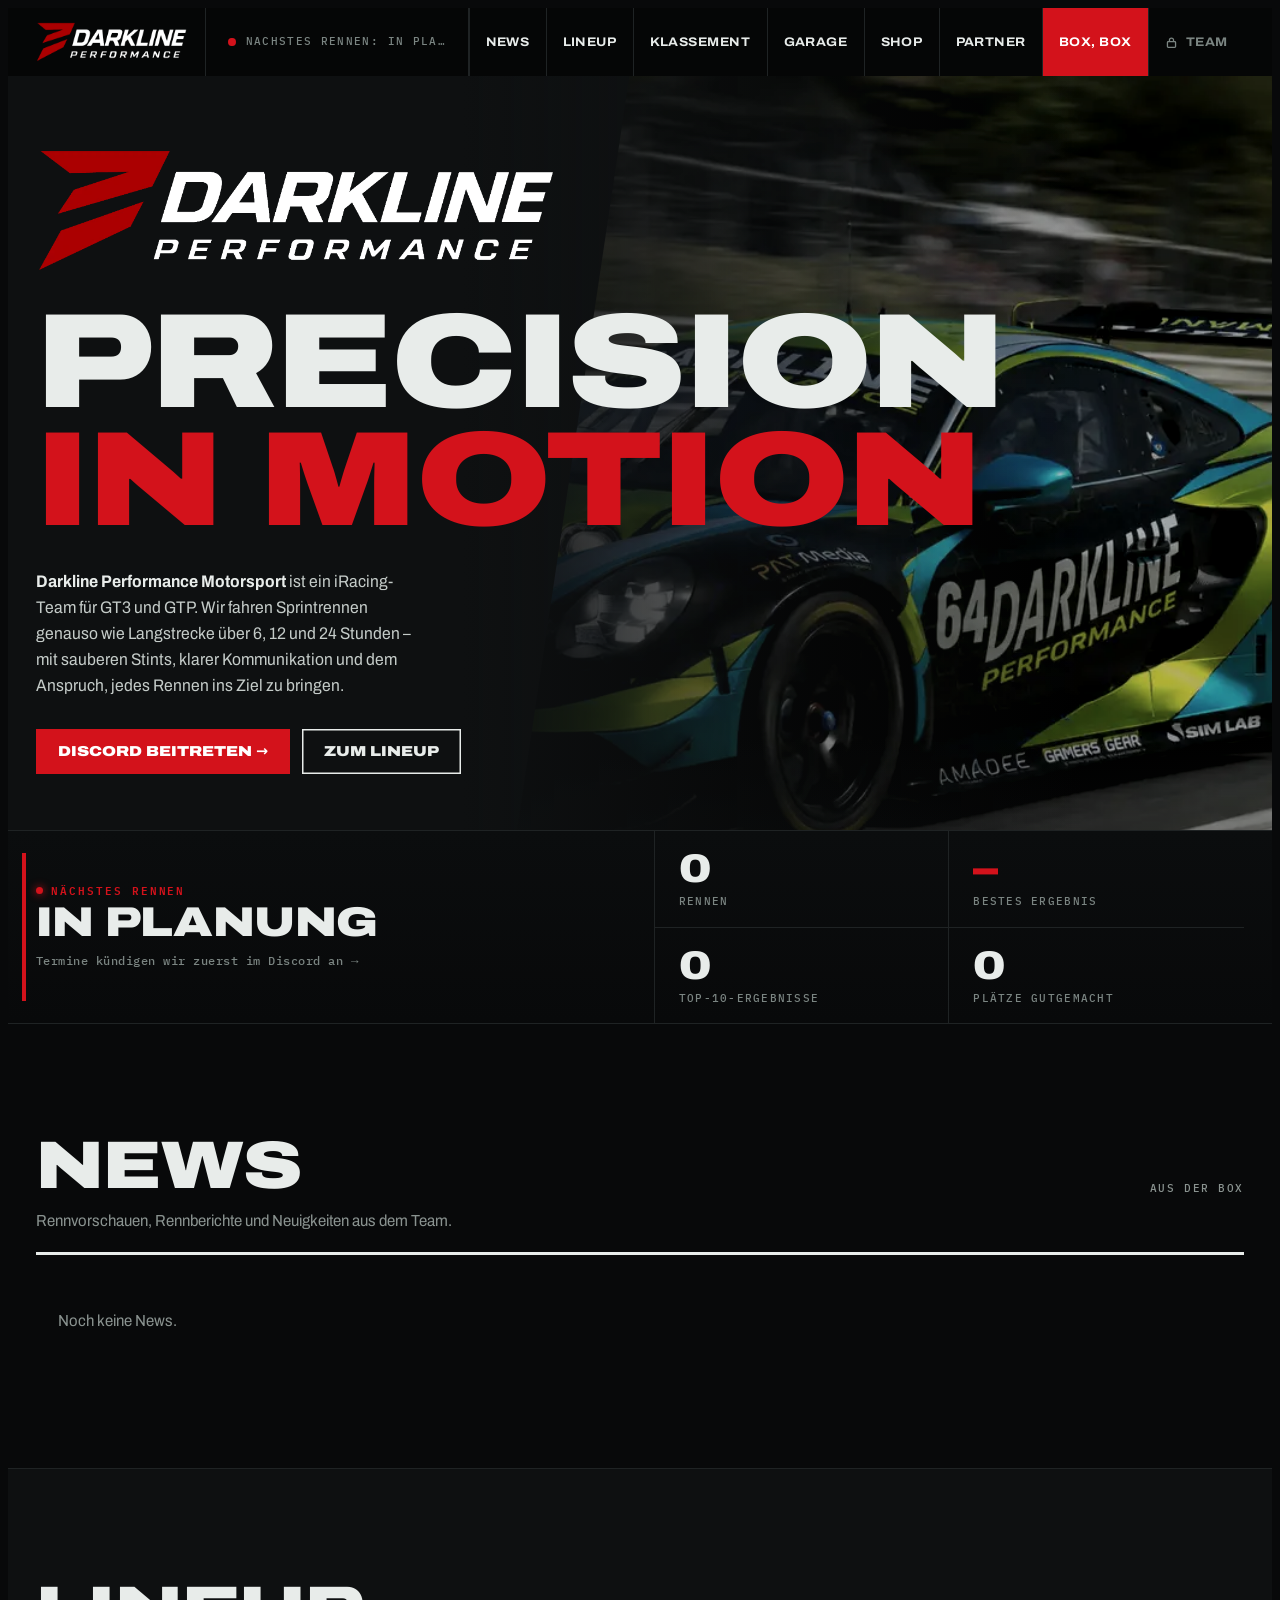
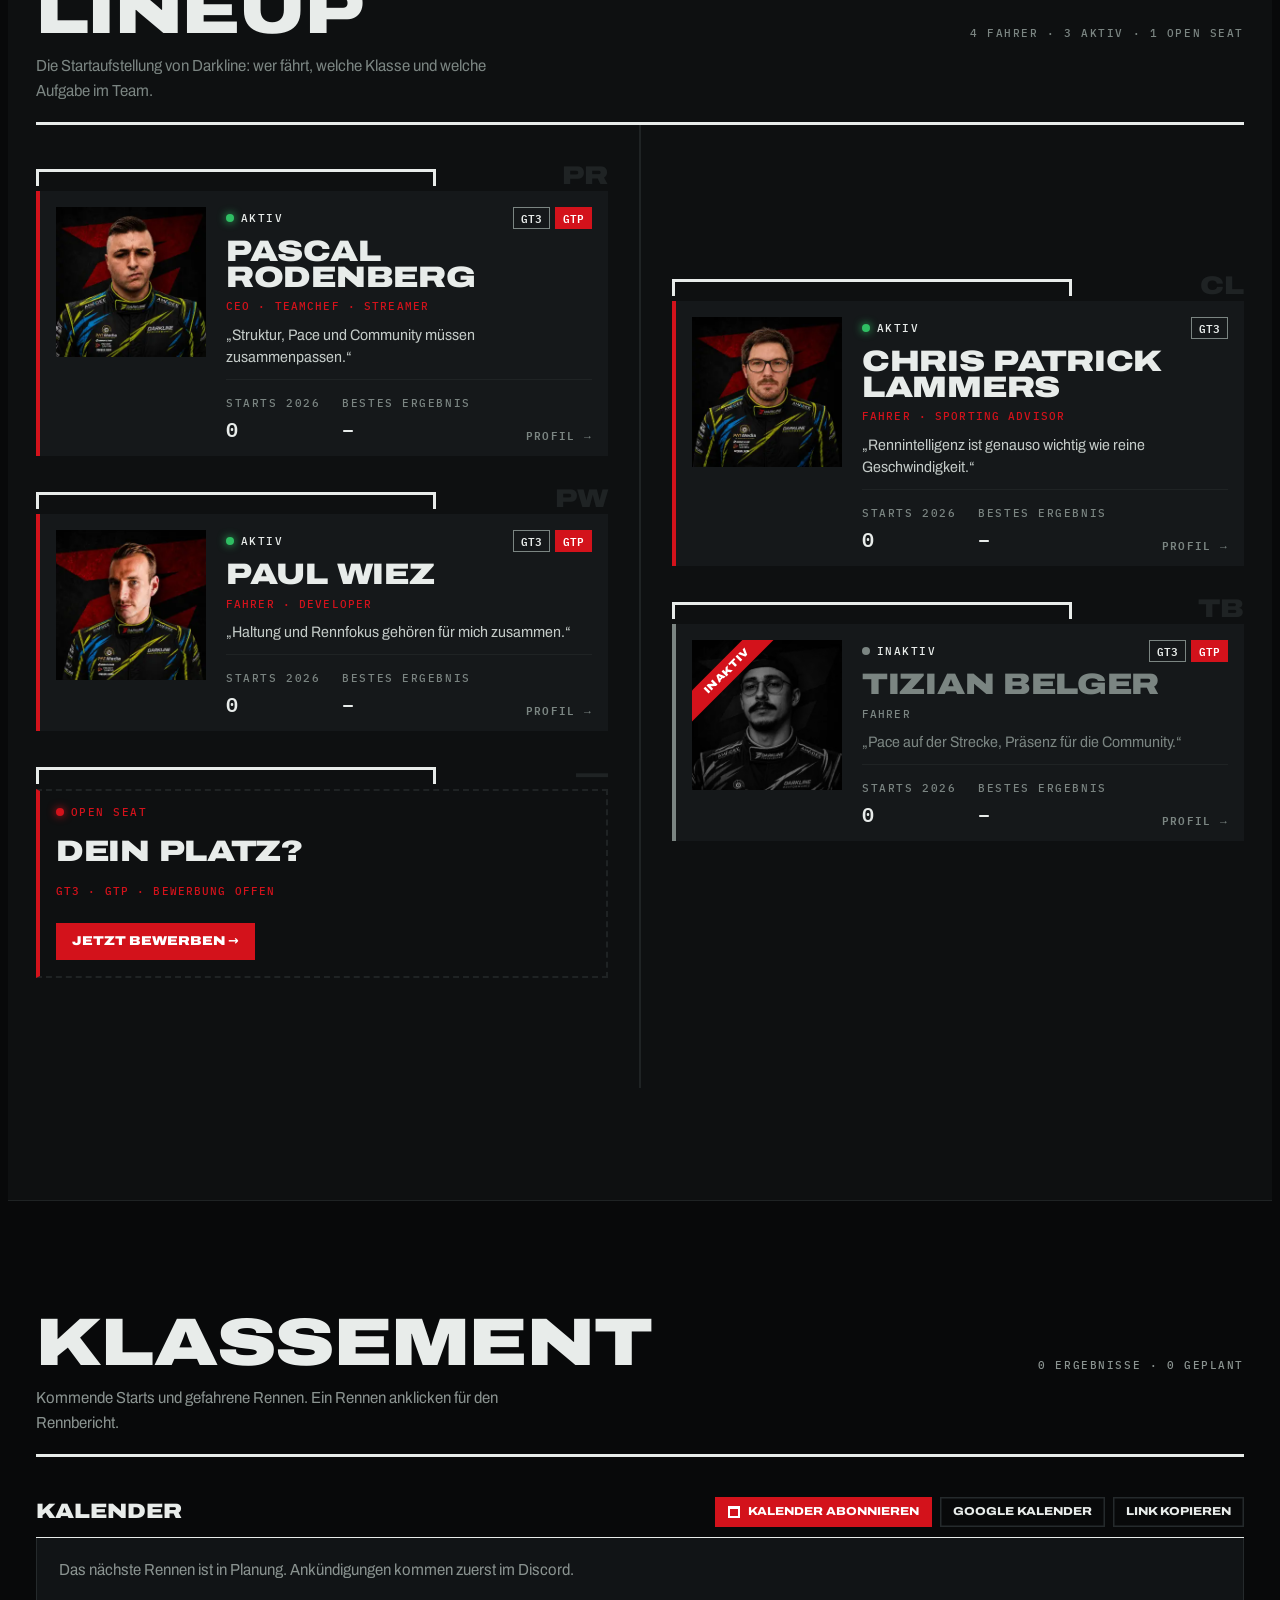
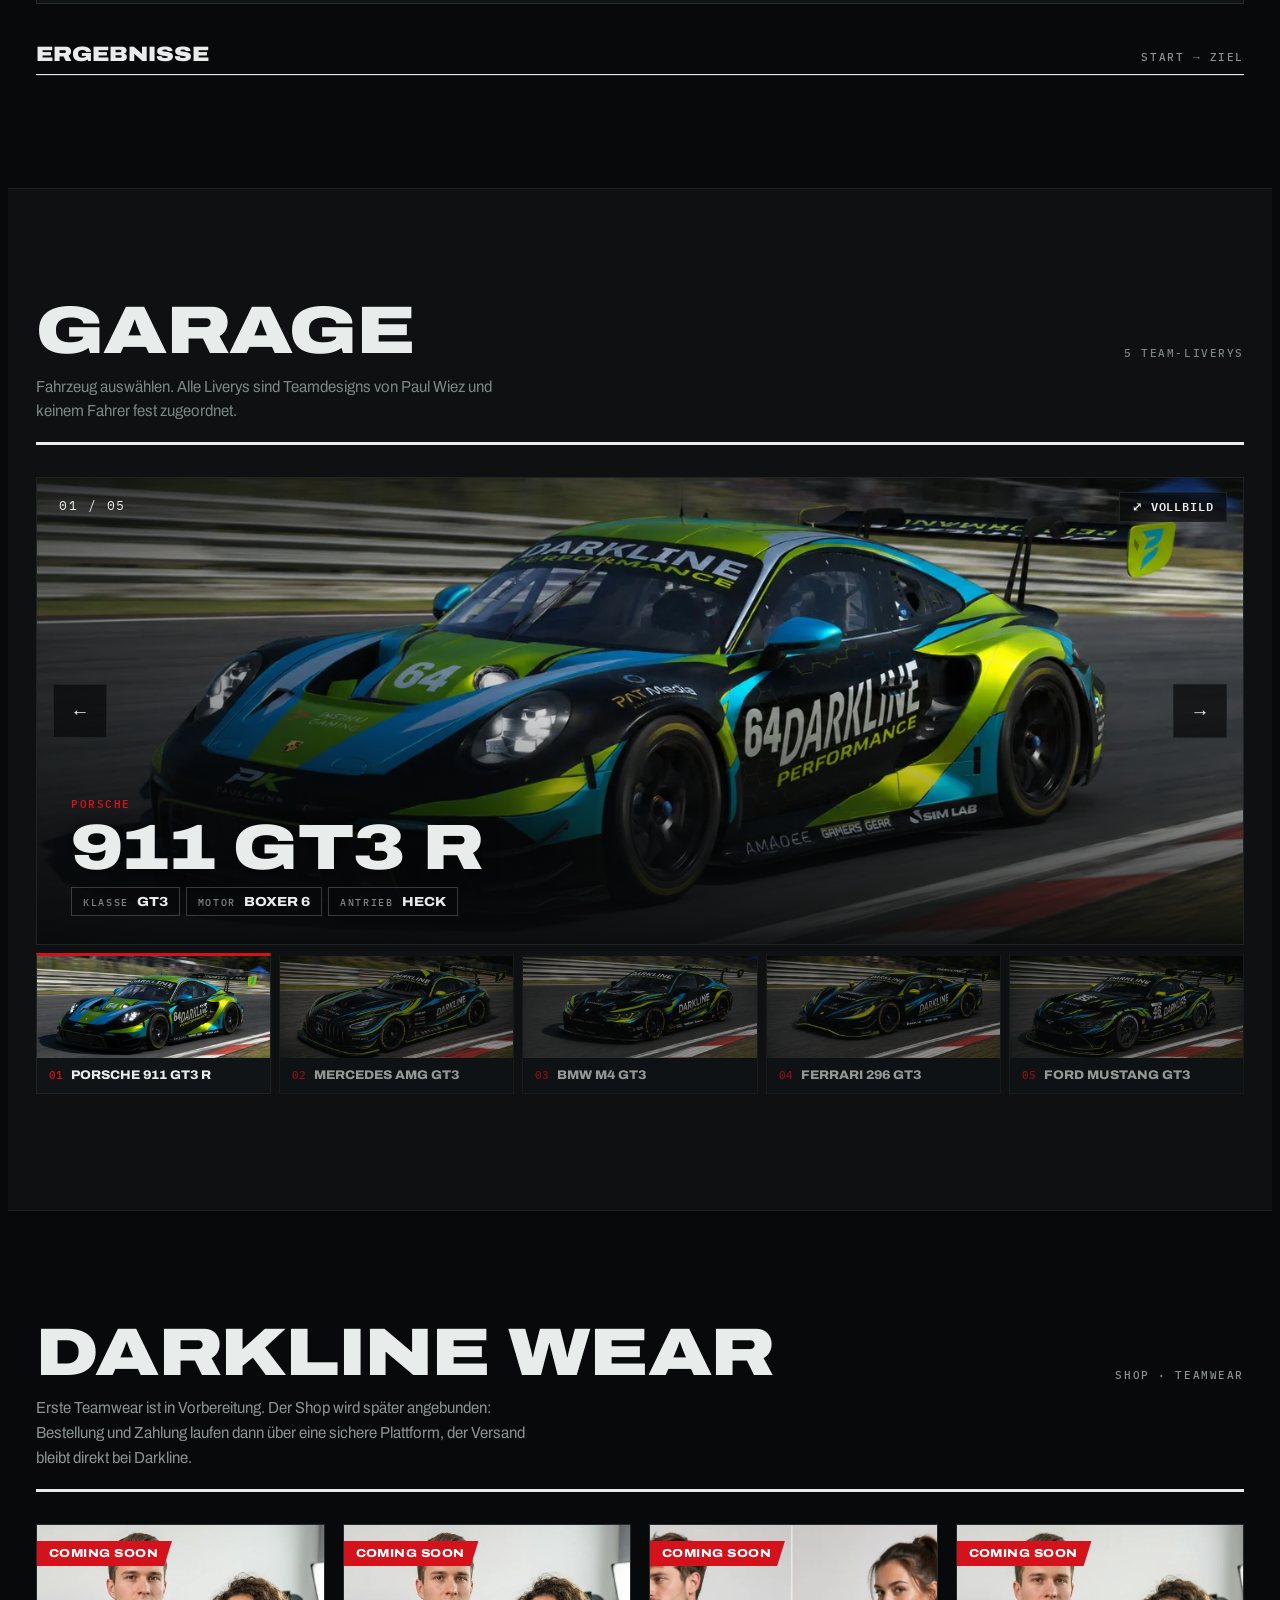
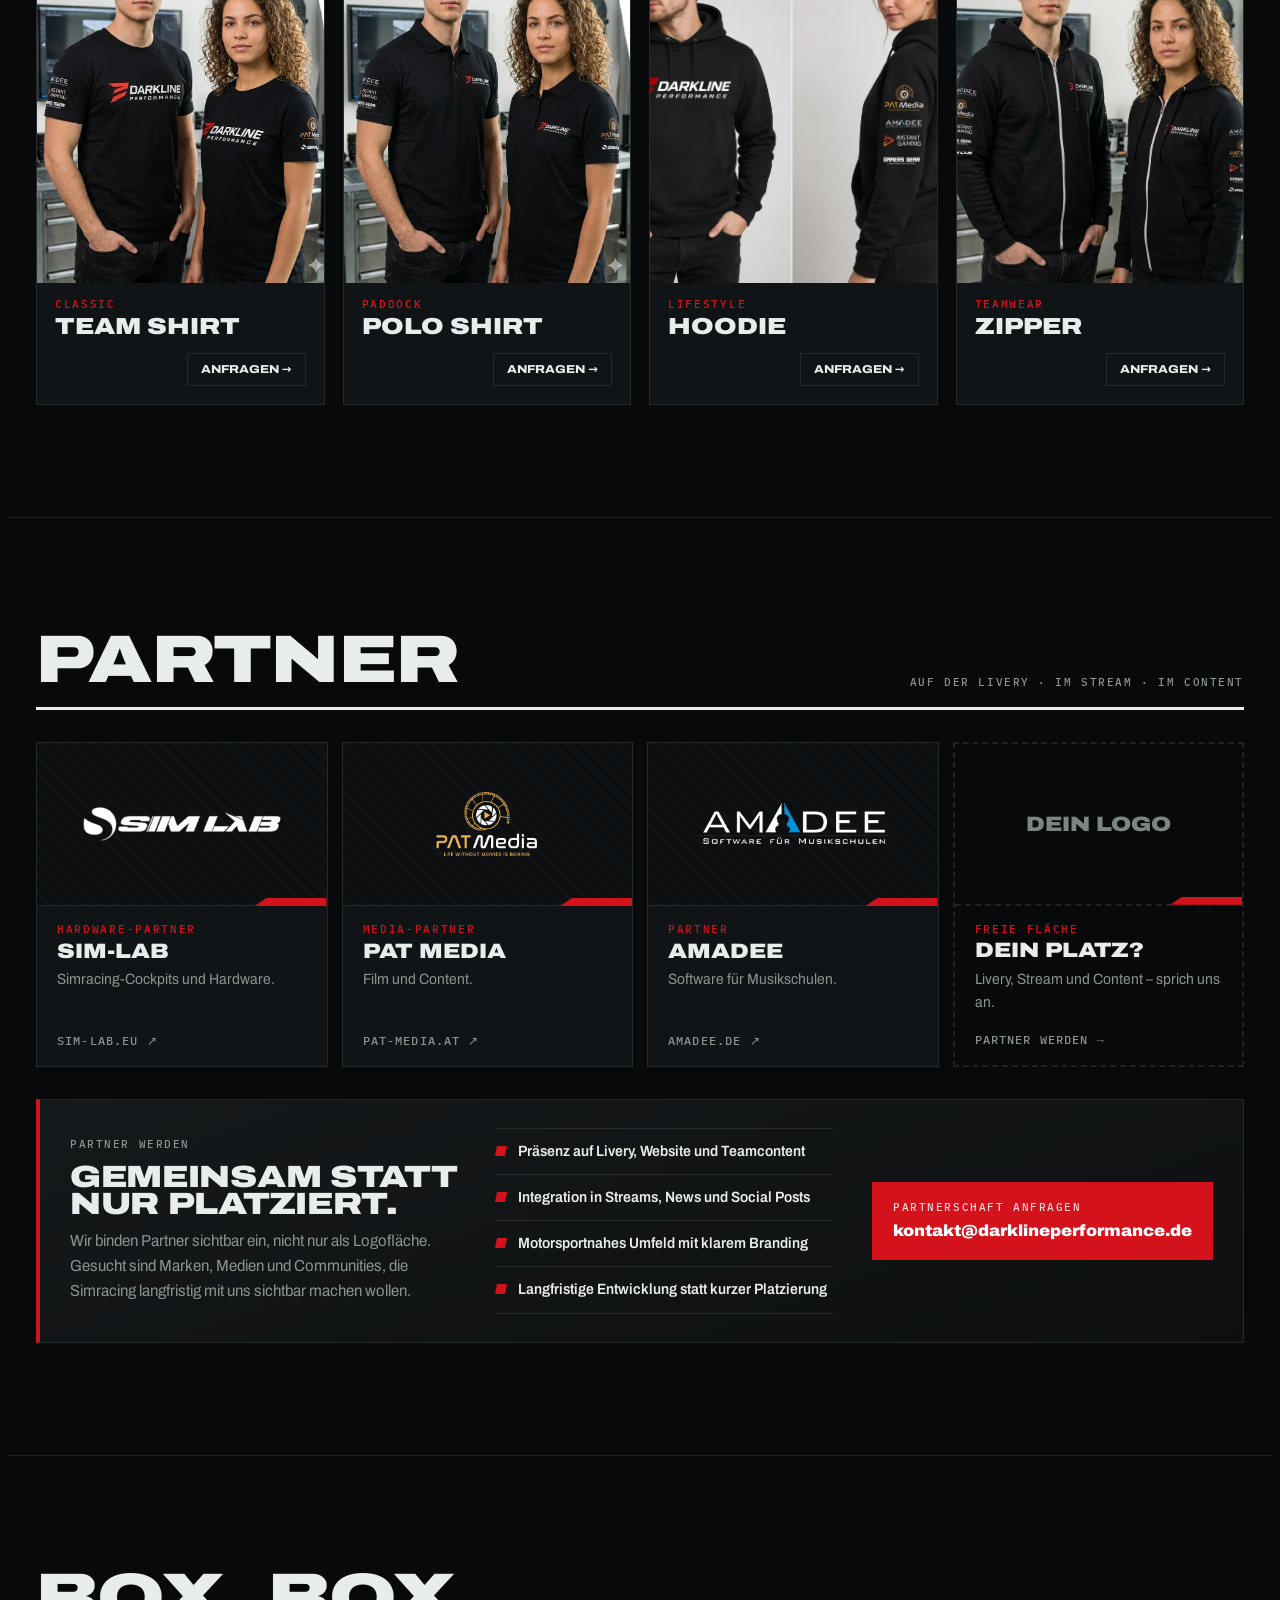
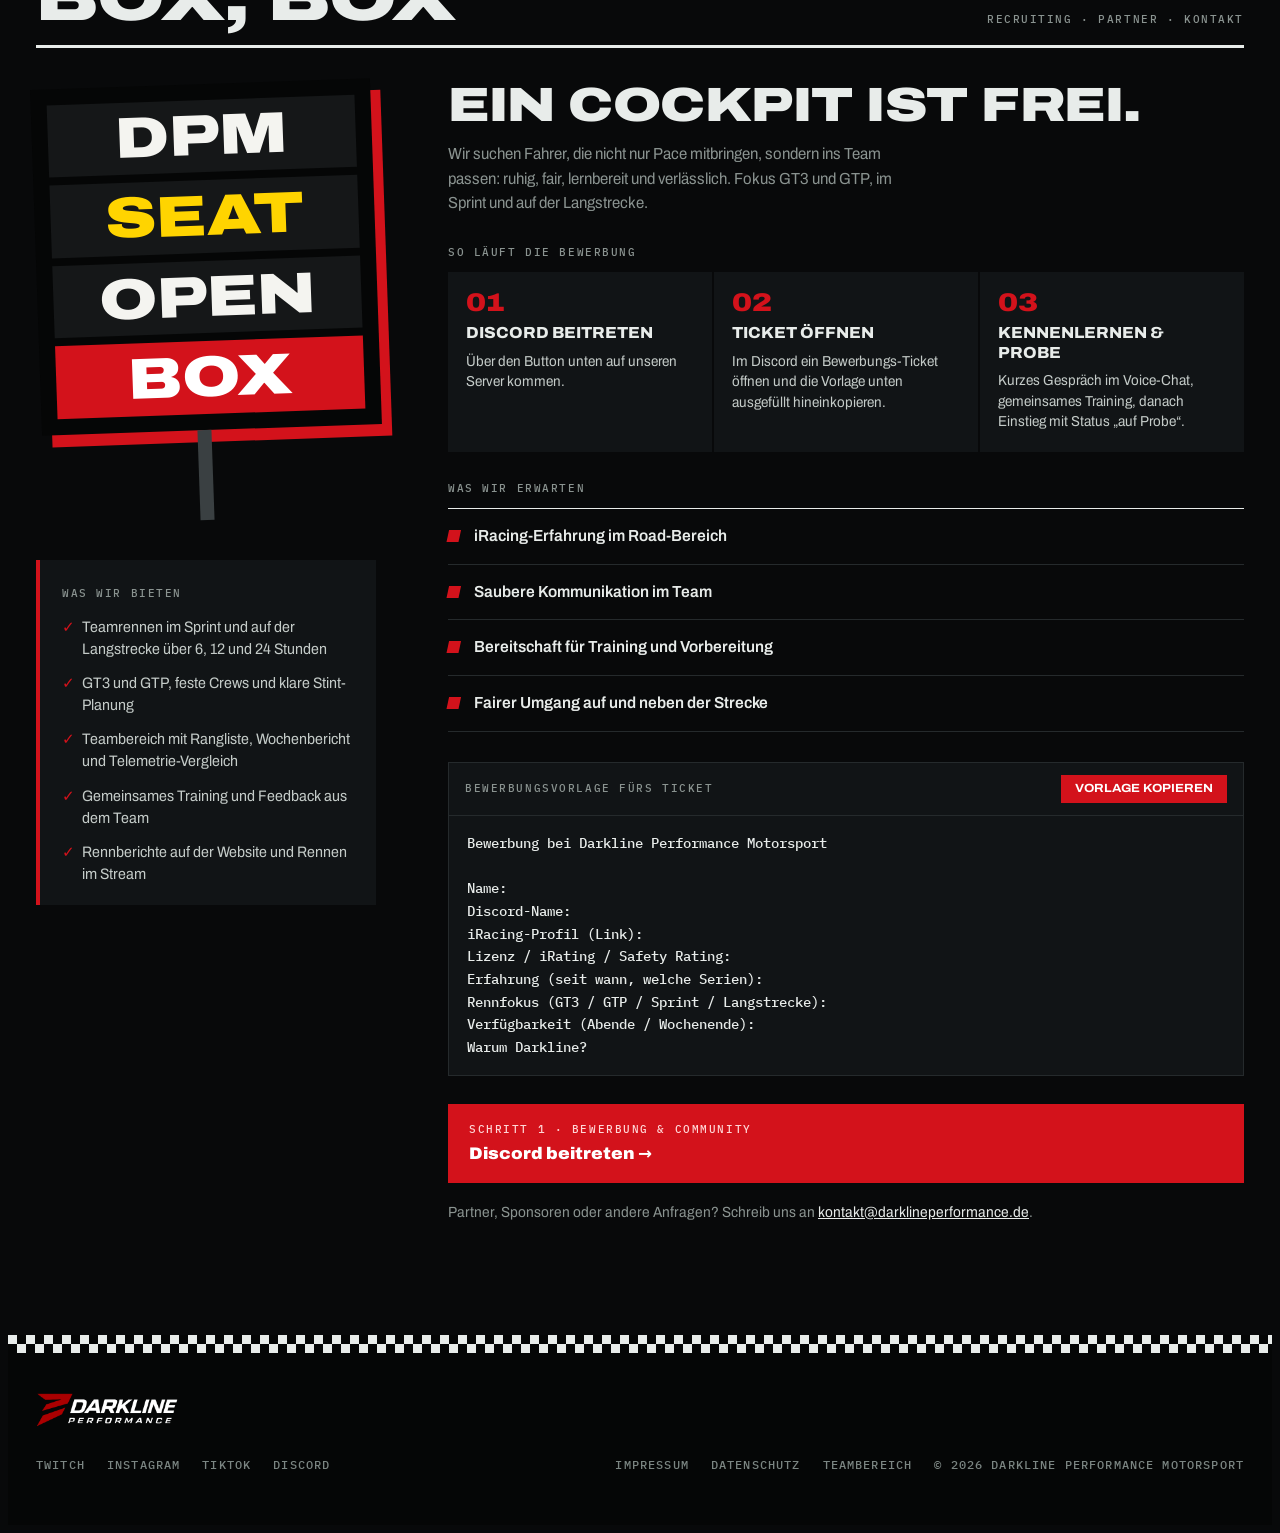
==== index.html @ 8d3dc1e1 "Navigation: Link zum Teambereich" ====
<!doctype html>
<html lang="de">
<head>
<meta charset="utf-8">
<base href="/">
<meta name="viewport" content="width=device-width,initial-scale=1,viewport-fit=cover">
<title>Darkline Performance Motorsport</title>
<meta name="description" content="Darkline Performance Motorsport – iRacing-Team für GT3 und GTP, im Sprint und auf der Langstrecke.">
<link rel="canonical" href="https://darklineperformance.de/">
<meta name="google-site-verification" content="qPCq8L6-vd8uGWYFcbpsl4rQNfG7LmBlpTcDUpm_-AA">
<meta name="claude:viewport-fit-sides" content="cover">
<meta property="og:site_name" content="Darkline Performance Motorsport">
<meta property="og:type" content="website">
<meta property="og:url" content="https://darklineperformance.de/">
<meta property="og:title" content="Darkline Performance Motorsport">
<meta property="og:description" content="iRacing-Team für GT3 und GTP – Sprint und Langstrecke. Lineup, Ergebnisse, Rennberichte und News.">
<meta property="og:image" content="https://darklineperformance.de/img/og/default.jpg">
<meta name="twitter:card" content="summary_large_image">
<meta name="theme-color" content="#08090a">
<link rel="icon" href="/favicon.ico" sizes="any">
<link rel="icon" type="image/png" sizes="32x32" href="/favicon-32.png">
<link rel="apple-touch-icon" href="/apple-touch-icon.png">
<link rel="stylesheet" href="assets/fonts.css">
<link rel="stylesheet" href="assets/site.css">
<link rel="preload" as="image" href="img/hero.webp" fetchpriority="high">
<script type="application/ld+json">
{
  "@context": "https://schema.org",
  "@type": "SportsTeam",
  "name": "Darkline Performance Motorsport",
  "alternateName": "DPM",
  "sport": "Sim Racing",
  "url": "https://darklineperformance.de/",
  "logo": "https://darklineperformance.de/img/brand/icon-512.png",
  "email": "kontakt@darklineperformance.de",
  "sameAs": [
    "https://www.twitch.tv/darklineperformance",
    "https://www.instagram.com/darkline.performancemotorsport",
    "https://www.tiktok.com/@darklineperformance"
  ]
}
</script>
<script defer src="/_vercel/insights/script.js"></script>
</head>
<body>

<header class="bar">
  <div class="wrap">
    <a class="logo" href="#top" aria-label="Darkline Performance – nach oben"><img src="img/brand/logo.webp" alt="Darkline Performance" width="900" height="216"></a>
    <div class="sess"><i></i><span id="sess-text">Saison läuft</span></div>
    <button type="button" class="menu-btn" id="menu-btn" aria-expanded="false" aria-controls="mainnav" aria-label="Menü öffnen"><span></span><span></span><span></span></button>
    <nav aria-label="Hauptnavigation" id="mainnav">
      <a href="#news">News</a>
      <a href="#lineup">Lineup</a>
      <a href="#klassement">Klassement</a>
      <a href="#garage">Garage</a>
      <a href="#shop">Shop</a>
      <a href="#partner">Partner</a>
      <a class="box" href="#box">Box, Box</a>
      <a class="team" href="/team" title="Teambereich – Anmeldung mit Discord"><svg viewBox="0 0 16 16" aria-hidden="true"><rect x="3" y="7" width="10" height="7" rx="1"/><path d="M5.5 7V5a2.5 2.5 0 0 1 5 0v2"/></svg>Team</a>
    </nav>
  </div>
</header>

<main id="top">
  <section class="grid-hero" id="hero" aria-label="Einleitung">
    <div class="photo"><img src="img/hero.webp" alt="Darkline Porsche 911 GT3 R auf der Strecke" width="1400" height="788" fetchpriority="high"></div>
    <div class="wrap">
      <img class="hero-logo" src="img/brand/logo.webp" alt="Darkline Performance" width="900" height="216">
      <h1 class="wide">Precision<br><em>in Motion</em></h1>
      <p class="lead"><b>Darkline Performance Motorsport</b> ist ein iRacing-Team für GT3 und GTP. Wir fahren Sprintrennen genauso wie Langstrecke über 6, 12 und 24 Stunden – mit sauberen Stints, klarer Kommunikation und dem Anspruch, jedes Rennen ins Ziel zu bringen.</p>
      <div class="hero-cta">
        <a class="hbtn" data-link="discord" href="https://discord.gg/QP2rKy6n8U">Discord beitreten →</a>
        <a class="hbtn ghost" href="#lineup">Zum Lineup</a>
      </div>
    </div>
    <div class="pitwall">
      <div class="wrap">
        <a class="nextrace" id="nextrace" href="#klassement">
          <span class="nr-k"><i></i>Nächstes Rennen</span>
          <span class="nr-t wide" id="nr-title">In Planung</span>
          <span class="nr-m" id="nr-meta">Termine kündigen wir zuerst im Discord an.</span>
          <span class="nr-cd" id="nr-cd" hidden></span>
        </a>
        <div class="season" id="season" aria-label="Saisonbilanz"></div>
      </div>
    </div>
  </section>

  <section class="sheet" id="news">
    <div class="wrap">
      <div class="doc-head">
        <h2 class="wide">News</h2>
        <div class="doc-meta lbl">Aus der Box</div>
        <p>Rennvorschauen, Rennberichte und Neuigkeiten aus dem Team.</p>
      </div>
      <div class="news-car" id="news-car" aria-roledescription="Karussell" aria-label="News">
        <div class="news-grid" id="news-grid" tabindex="0"></div>
      </div>
      <div class="car-ctrl" id="news-ctrl" hidden>
        <button type="button" class="cbt" id="news-prev" aria-label="Vorherige News">←</button>
        <div class="dots" id="news-dots" role="tablist" aria-label="News-Position"></div>
        <button type="button" class="cbt" id="news-next" aria-label="Nächste News">→</button>
      </div>
    </div>
  </section>

  <section class="sheet grid-sec" id="lineup">
    <div class="wrap">
      <div class="doc-head">
        <h2 class="wide">Lineup</h2>
        <div class="doc-meta lbl" id="entries-meta"></div>
        <p>Die Startaufstellung von Darkline: wer fährt, welche Klasse und welche Aufgabe im Team.</p>
      </div>
      <div class="startgrid" id="entries"></div>
    </div>
  </section>

  <section class="sheet" id="klassement">
    <div class="wrap">
      <div class="doc-head">
        <h2 class="wide">Klassement</h2>
        <div class="doc-meta lbl" id="results-meta"></div>
        <p>Kommende Starts und gefahrene Rennen. Ein Rennen anklicken für den Rennbericht.</p>
      </div>
      <div class="sub"><h3>Kalender</h3>
        <div class="cal-sub">
          <a class="calbtn" href="webcal://darklineperformance.de/kalender.ics">Kalender abonnieren</a>
          <a class="calbtn ghost" href="https://calendar.google.com/calendar/r?cid=webcal://darklineperformance.de/kalender.ics">Google Kalender</a>
          <button type="button" class="calbtn ghost" id="cal-copy">Link kopieren</button>
        </div></div>
      <div class="cal" id="calendar"></div>
      <div class="sub"><h3>Ergebnisse</h3><span class="lbl">Start → Ziel</span></div>
      <ol class="class-list" id="results"></ol>
      <div class="more" id="results-more" hidden><button type="button" id="results-more-btn"></button></div>
    </div>
  </section>

  <section class="sheet garage" id="garage">
    <div class="wrap">
      <div class="doc-head">
        <h2 class="wide">Garage</h2>
        <div class="doc-meta lbl" id="cars-meta"></div>
        <p>Fahrzeug auswählen. Alle Liverys sind Teamdesigns von Paul Wiez und keinem Fahrer fest zugeordnet.</p>
      </div>
      <div class="showroom" id="showroom">
        <div class="stage2">
          <div class="spot" aria-hidden="true"></div>
          <img id="carimg" alt="" width="1440" height="960" decoding="async">
          <span class="cnt mono" id="carcount">01 / 05</span>
          <button type="button" class="car-zoom" id="car-zoom" aria-label="Livery im Vollbild ansehen">⤢ Vollbild</button>
          <button type="button" class="nav-arrow prev" id="car-prev" aria-label="Vorheriges Fahrzeug">←</button>
          <button type="button" class="nav-arrow next" id="car-next" aria-label="Nächstes Fahrzeug">→</button>
          <div class="carinfo">
            <span class="lbl" id="carmake"></span>
            <h3 class="wide" id="carname"></h3>
            <dl class="carspecs" id="carspecs"></dl>
            <p class="carraces" id="carraces" hidden></p>
          </div>
        </div>
        <div class="filmstrip" id="carlist" role="tablist" aria-label="Fahrzeug wählen"></div>
      </div>
      <dialog class="car-lightbox" id="car-lightbox" aria-label="Livery im Vollbild">
        <img id="car-lightbox-img" alt="">
        <button type="button" class="car-lightbox-close" id="car-lightbox-close" aria-label="Vollbild schließen">✕</button>
      </dialog>
    </div>
  </section>

  <section class="sheet shop" id="shop">
    <div class="wrap">
      <div class="doc-head">
        <h2 class="wide">Darkline Wear</h2>
        <div class="doc-meta lbl">Shop · Teamwear</div>
        <p id="shop-intro"></p>
      </div>
      <div class="shop-grid" id="shop-grid"></div>
    </div>
  </section>

  <section class="sheet partner" id="partner">
    <div class="wrap">
      <div class="doc-head">
        <h2 class="wide">Partner</h2>
        <div class="doc-meta lbl">Auf der Livery · im Stream · im Content</div>
      </div>
      <div class="partner-layout">
        <div class="partner-list" id="partner-list"></div>
        <aside class="become" id="partner-werden">
          <div class="become-head">
            <span class="lbl">Partner werden</span>
            <h3 class="wide">Gemeinsam statt nur platziert.</h3>
            <p>Wir binden Partner sichtbar ein, nicht nur als Logofläche. Gesucht sind Marken, Medien und Communities, die Simracing langfristig mit uns sichtbar machen wollen.</p>
          </div>
          <ul>
            <li>Präsenz auf Livery, Website und Teamcontent</li>
            <li>Integration in Streams, News und Social Posts</li>
            <li>Motorsportnahes Umfeld mit klarem Branding</li>
            <li>Langfristige Entwicklung statt kurzer Platzierung</li>
          </ul>
          <a class="cbtn red" data-link="email" href="mailto:kontakt@darklineperformance.de"><span class="lbl">Partnerschaft anfragen</span><b data-text="email">kontakt@darklineperformance.de</b></a>
        </aside>
      </div>
    </div>
  </section>

  <section class="sheet" id="box">
    <div class="wrap">
      <div class="doc-head">
        <h2 class="wide" style="white-space:nowrap">Box, Box</h2>
        <div class="doc-meta lbl">Recruiting · Partner · Kontakt</div>
      </div>
      <div class="pit">
        <div>
          <div aria-hidden="true">
            <div class="board">
              <div>DPM</div>
              <div class="y">Seat</div>
              <div>Open</div>
              <div class="r">Box</div>
            </div>
            <div class="pole"></div>
          </div>
          <div class="box-offer">
            <span class="lbl">Was wir bieten</span>
            <ul>
              <li>Teamrennen im Sprint und auf der Langstrecke über 6, 12 und 24 Stunden</li>
              <li>GT3 und GTP, feste Crews und klare Stint-Planung</li>
              <li>Teambereich mit Rangliste, Wochenbericht und Telemetrie-Vergleich</li>
              <li>Gemeinsames Training und Feedback aus dem Team</li>
              <li>Rennberichte auf der Website und Rennen im Stream</li>
            </ul>
          </div>
        </div>
        <div>
          <h2 class="wide" id="box-title" style="font-size:clamp(1.8rem,4vw,3rem)">Ein Cockpit ist frei.</h2>
          <p class="intro">Wir suchen Fahrer, die nicht nur Pace mitbringen, sondern ins Team passen: ruhig, fair, lernbereit und verlässlich. Fokus GT3 und GTP, im Sprint und auf der Langstrecke.</p>

          <span class="lbl box-sub">So läuft die Bewerbung</span>
          <ol class="box-steps">
            <li><b>Discord beitreten</b><span>Über den Button unten auf unseren Server kommen.</span></li>
            <li><b>Ticket öffnen</b><span>Im Discord ein Bewerbungs-Ticket öffnen und die Vorlage unten ausgefüllt hineinkopieren.</span></li>
            <li><b>Kennenlernen &amp; Probe</b><span>Kurzes Gespräch im Voice-Chat, gemeinsames Training, danach Einstieg mit Status „auf Probe“.</span></li>
          </ol>

          <span class="lbl box-sub">Was wir erwarten</span>
          <ul class="checklist">
            <li>iRacing-Erfahrung im Road-Bereich</li>
            <li>Saubere Kommunikation im Team</li>
            <li>Bereitschaft für Training und Vorbereitung</li>
            <li>Fairer Umgang auf und neben der Strecke</li>
          </ul>

          <div class="box-template">
            <div class="box-template-head"><span class="lbl">Bewerbungsvorlage fürs Ticket</span><button type="button" class="box-copy" data-copy="box-template-text">Vorlage kopieren</button></div>
<pre id="box-template-text">Bewerbung bei Darkline Performance Motorsport

Name:
Discord-Name:
iRacing-Profil (Link):
Lizenz / iRating / Safety Rating:
Erfahrung (seit wann, welche Serien):
Rennfokus (GT3 / GTP / Sprint / Langstrecke):
Verfügbarkeit (Abende / Wochenende):
Warum Darkline?</pre>
          </div>

          <div class="contact">
            <a class="cbtn red" data-link="discord" href="https://discord.gg/QP2rKy6n8U"><span class="lbl">Schritt 1 · Bewerbung &amp; Community</span><b>Discord beitreten →</b></a>
          </div>
          <p class="box-partner">Partner, Sponsoren oder andere Anfragen? Schreib uns an <a data-link="email" href="mailto:kontakt@darklineperformance.de"><span data-text="email">kontakt@darklineperformance.de</span></a>.</p>
        </div>
      </div>
    </div>
  </section>
</main>

<footer>
  <div class="chequer" aria-hidden="true"></div>
  <div class="wrap">
    <div style="display:grid;gap:18px">
      <img src="img/brand/logo.webp" alt="Darkline Performance" width="900" height="216">
      <nav>
        <a data-link="twitch" href="https://www.twitch.tv/darklineperformance">Twitch</a>
        <a data-link="instagram" href="https://www.instagram.com/darkline.performancemotorsport">Instagram</a>
        <a data-link="tiktok" href="https://www.tiktok.com/@darklineperformance">TikTok</a>
        <a data-link="discord" href="https://discord.gg/QP2rKy6n8U">Discord</a>
      </nav>
    </div>
    <nav>
      <a data-link="impressum" href="/impressum">Impressum</a>
      <a data-link="datenschutz" href="/datenschutz">Datenschutz</a>
      <a href="/team">Teambereich</a>
      <span>© <span id="year">2026</span> Darkline Performance Motorsport</span>
    </nav>
  </div>
</footer>

<div class="detail" id="detail" role="dialog" aria-modal="true" aria-labelledby="d-title" hidden>
  <div class="dtop"><div class="wrap"><img src="img/brand/logo.webp" alt="Darkline Performance" width="900" height="216"><button type="button" class="close" id="d-close">Schließen ✕</button></div></div>
  <div id="d-content"></div>
</div>

<script src="assets/vendor/marked.min.js"></script>
<script src="assets/vendor/purify.min.js"></script>
<script src="assets/site.js"></script>
</body>
</html>
---- assets/fonts.css ----
/* Schriften lokal gehostet (Archivo, IBM Plex Mono – SIL Open Font License) */
/* latin-ext */
@font-face {
  font-family: 'Archivo';
  font-style: normal;
  font-weight: 400 900;
  font-stretch: 62% 125%;
  font-display: swap;
  src: url(fonts/archivo-fa839703.woff2) format('woff2');
  unicode-range: U+0100-02BA, U+02BD-02C5, U+02C7-02CC, U+02CE-02D7, U+02DD-02FF, U+0304, U+0308, U+0329, U+1D00-1DBF, U+1E00-1E9F, U+1EF2-1EFF, U+2020, U+20A0-20AB, U+20AD-20C4, U+2113, U+2C60-2C7F, U+A720-A7FF;
}
/* latin */
@font-face {
  font-family: 'Archivo';
  font-style: normal;
  font-weight: 400 900;
  font-stretch: 62% 125%;
  font-display: swap;
  src: url(fonts/archivo-4c18bbf2.woff2) format('woff2');
  unicode-range: U+0000-00FF, U+0131, U+0152-0153, U+02BB-02BC, U+02C6, U+02DA, U+02DC, U+0304, U+0308, U+0329, U+2000-206F, U+20AC, U+2122, U+2191, U+2193, U+2212, U+2215, U+FEFF, U+FFFD;
}
/* latin-ext */
@font-face {
  font-family: 'IBM Plex Mono';
  font-style: normal;
  font-weight: 400;
  font-display: swap;
  src: url(fonts/plexmono-1969f6ff.woff2) format('woff2');
  unicode-range: U+0100-02BA, U+02BD-02C5, U+02C7-02CC, U+02CE-02D7, U+02DD-02FF, U+0304, U+0308, U+0329, U+1D00-1DBF, U+1E00-1E9F, U+1EF2-1EFF, U+2020, U+20A0-20AB, U+20AD-20C4, U+2113, U+2C60-2C7F, U+A720-A7FF;
}
/* latin */
@font-face {
  font-family: 'IBM Plex Mono';
  font-style: normal;
  font-weight: 400;
  font-display: swap;
  src: url(fonts/plexmono-e2661bcc.woff2) format('woff2');
  unicode-range: U+0000-00FF, U+0131, U+0152-0153, U+02BB-02BC, U+02C6, U+02DA, U+02DC, U+0304, U+0308, U+0329, U+2000-206F, U+20AC, U+2122, U+2191, U+2193, U+2212, U+2215, U+FEFF, U+FFFD;
}
/* latin-ext */
@font-face {
  font-family: 'IBM Plex Mono';
  font-style: normal;
  font-weight: 500;
  font-display: swap;
  src: url(fonts/plexmono-93cfae71.woff2) format('woff2');
  unicode-range: U+0100-02BA, U+02BD-02C5, U+02C7-02CC, U+02CE-02D7, U+02DD-02FF, U+0304, U+0308, U+0329, U+1D00-1DBF, U+1E00-1E9F, U+1EF2-1EFF, U+2020, U+20A0-20AB, U+20AD-20C4, U+2113, U+2C60-2C7F, U+A720-A7FF;
}
/* latin */
@font-face {
  font-family: 'IBM Plex Mono';
  font-style: normal;
  font-weight: 500;
  font-display: swap;
  src: url(fonts/plexmono-0bc96cd0.woff2) format('woff2');
  unicode-range: U+0000-00FF, U+0131, U+0152-0153, U+02BB-02BC, U+02C6, U+02DA, U+02DC, U+0304, U+0308, U+0329, U+2000-206F, U+20AC, U+2122, U+2191, U+2193, U+2212, U+2215, U+FEFF, U+FFFD;
}
/* latin-ext */
@font-face {
  font-family: 'IBM Plex Mono';
  font-style: normal;
  font-weight: 600;
  font-display: swap;
  src: url(fonts/plexmono-a7353317.woff2) format('woff2');
  unicode-range: U+0100-02BA, U+02BD-02C5, U+02C7-02CC, U+02CE-02D7, U+02DD-02FF, U+0304, U+0308, U+0329, U+1D00-1DBF, U+1E00-1E9F, U+1EF2-1EFF, U+2020, U+20A0-20AB, U+20AD-20C4, U+2113, U+2C60-2C7F, U+A720-A7FF;
}
/* latin */
@font-face {
  font-family: 'IBM Plex Mono';
  font-style: normal;
  font-weight: 600;
  font-display: swap;
  src: url(fonts/plexmono-1b581b15.woff2) format('woff2');
  unicode-range: U+0000-00FF, U+0131, U+0152-0153, U+02BB-02BC, U+02C6, U+02DA, U+02DC, U+0304, U+0308, U+0329, U+2000-206F, U+20AC, U+2122, U+2191, U+2193, U+2212, U+2215, U+FEFF, U+FFFD;
}
---- assets/site.css ----
[hidden]{display:none!important}
/* Layout: Die Seite ist ein Renn-Wochenende auf Papier – Zeitenausdruck aus der Rennleitung (hell), unterbrochen von Boxenmonitoren (dunkel): Telemetrie, Nennliste, Klassement, Fahrzeugwahl, Boxentafel */
:root{
  --sheet:#08090a;      /* Asphalt bei Nacht – Seitengrund */
  --paper:#111416;      /* Karten und Tabellen */
  --ink:#e8ecea;        /* Haupttext */
  --black:#050606;      /* Leisten, Boxentafel */
  --rule:#252a2c;       /* Linien */
  --muted:#8a9390;      /* Nebeninfo */
  --red:#d3121b;        /* Logo-Rot */
  --monitor:#0e1011;    /* Boxenmonitor */
  --scan:#1f2324;       /* Monitor-Raster */
  --phos:#e8ecea;       /* Monitor-Schrift */
  --phos-dim:#7b8582;
  --f-wide:"Archivo","Arial Black",system-ui,sans-serif;
  --f-mono:"IBM Plex Mono",ui-monospace,Menlo,monospace;
  color-scheme:dark;
}
*{box-sizing:border-box}
html{scroll-behavior:smooth}
body{background:var(--sheet);color:var(--ink);font:16px/1.55 var(--f-wide);font-variation-settings:"wdth" 92;-webkit-font-smoothing:antialiased;overflow-x:hidden}
body::before{content:"";position:fixed;inset:0 0 auto;height:env(safe-area-inset-top,0px);z-index:40;background:var(--black)}
a{color:inherit}
img{max-width:100%;display:block}
button{font:inherit;color:inherit}
:focus-visible{outline:2px solid var(--red);outline-offset:2px}
.wrap{max-width:1240px;margin:0 auto;padding-left:max(16px,env(safe-area-inset-left,0px));padding-right:max(16px,env(safe-area-inset-right,0px))}
.mono{font-family:var(--f-mono);font-variant-numeric:tabular-nums}
.wide{font-family:var(--f-wide);font-variation-settings:"wdth" 125;font-weight:900;text-transform:uppercase;letter-spacing:-.01em;line-height:.88}
.lbl{font:500 .7rem/1.2 var(--f-mono);letter-spacing:.14em;text-transform:uppercase;color:var(--muted)}
h2{margin:0;font-size:clamp(2.1rem,5.4vw,4.2rem);text-wrap:balance}
h3{margin:0}

/* SESSION BAR – oben wie eine Broadcast-Leiste */
.bar{position:sticky;top:env(safe-area-inset-top,0px);z-index:30;background:var(--black);color:var(--phos)}
.bar .wrap{display:flex;align-items:stretch;gap:0;min-height:68px}
.bar .logo{display:flex;align-items:center;padding-right:18px;margin-right:4px;border-right:1px solid var(--scan)}
.bar .logo img{height:40px;width:auto}
@media (max-width:640px){.bar .logo img{height:32px}}
.sess{display:flex;align-items:center;gap:10px;padding:0 18px;font:500 .7rem/1 var(--f-mono);letter-spacing:.12em;text-transform:uppercase;color:var(--phos-dim);border-right:1px solid var(--scan);white-space:nowrap}
.sess i{width:8px;height:8px;background:var(--red);border-radius:50%;animation:blink 1.4s steps(2) infinite}
@keyframes blink{50%{opacity:.2}}
.bar nav{display:flex;margin-left:auto;overflow-x:auto;scrollbar-width:none}
.bar nav a{display:flex;align-items:center;gap:8px;padding:0 16px;text-decoration:none;font:700 .78rem/1 var(--f-wide);font-variation-settings:"wdth" 110;text-transform:uppercase;letter-spacing:.04em;white-space:nowrap;border-left:1px solid var(--scan);transition:background .2s}
.bar nav a span{font:500 .62rem var(--f-mono);color:var(--phos-dim)}
.bar nav a:hover{background:var(--scan)}
.bar nav a.box{background:var(--red);color:#fff}
.bar nav a.box span{color:#ffd6d6}
/* Teambereich: dezent rechts neben "Box, Box", mit Schloss als Hinweis auf die Anmeldung */
.bar nav a.team{color:var(--phos-dim)}
.bar nav a.team:hover{color:var(--phos)}
.bar nav a.team svg{width:13px;height:13px;flex:none;fill:none;stroke:currentColor;stroke-width:1.6}
@media (max-width:980px){.sess{display:none}.bar nav a span{display:none}}
@media (max-width:640px){.bar nav a:not(.box){display:none}}

/* HERO */
.grid-hero{position:relative;background:var(--monitor);color:var(--phos);overflow:hidden;isolation:isolate}
.grid-hero .photo{position:absolute;inset:0 0 0 38%;z-index:-2;clip-path:polygon(18% 0,100% 0,100% 100%,0 100%)}
.grid-hero .photo img{width:100%;height:100%;object-fit:cover;object-position:60% 55%;filter:grayscale(.35) contrast(1.08) brightness(.8)}
.grid-hero::after{content:"";position:absolute;inset:0;z-index:-1;background:linear-gradient(90deg,var(--monitor) 36%,color-mix(in srgb,var(--monitor) 40%,transparent) 62%,transparent 85%),linear-gradient(0deg,var(--monitor),transparent 30%)}
.grid-hero .wrap{display:grid;gap:30px;padding-block:clamp(40px,6vw,72px) clamp(36px,5vw,56px)}
.hero-logo{width:min(520px,88%);height:auto}
.grid-hero h1{margin:0;font-size:clamp(3rem,10.5vw,9rem)}
.grid-hero h1 em{font-style:normal;color:var(--red)}
.grid-hero .lead{margin:0;max-width:44ch;color:#c4cbc8;font-size:1.05rem}
.grid-hero .lead b{color:var(--phos);font-weight:700}
.hero-cta{display:flex;flex-wrap:wrap;gap:12px}
.hbtn{display:inline-flex;align-items:center;gap:10px;padding:15px 22px;text-decoration:none;font:900 .9rem/1 var(--f-wide);font-variation-settings:"wdth" 120;text-transform:uppercase;background:var(--red);color:#fff;transition:background .2s,color .2s}
.hbtn:hover{background:var(--phos);color:var(--black)}
.hbtn.ghost{background:transparent;box-shadow:inset 0 0 0 1.5px var(--phos);color:var(--phos)}
.hbtn.ghost:hover{background:var(--phos);color:var(--black)}
.strip{border-top:1px solid var(--scan);background:#090a0b}
.strip .wrap{display:grid;grid-template-columns:repeat(4,minmax(0,1fr))}
.strip div{padding:16px 0 16px 18px;border-left:1px solid var(--scan);display:grid;gap:4px}
.strip div:first-child{border-left:0;padding-left:0}
.strip .lbl{color:var(--phos-dim)}
.strip b{font:800 1.05rem/1.2 var(--f-wide);font-variation-settings:"wdth" 110;text-transform:uppercase}
.strip b.r{color:var(--red)}
@media (max-width:820px){.grid-hero .photo{inset:auto 0 0 0;height:42%;clip-path:polygon(0 22%,100% 0,100% 100%,0 100%)}.grid-hero::after{background:linear-gradient(180deg,var(--monitor) 52%,transparent 80%)}.grid-hero .wrap{padding-bottom:44vw}.strip .wrap{grid-template-columns:repeat(2,minmax(0,1fr))}.strip div:nth-child(3){border-left:0;padding-left:0}.strip div:nth-child(n+3){border-top:1px solid var(--scan)}}

/* PAPIER-ABSCHNITTE */
.sheet{padding-block:clamp(64px,9vw,112px)}
.doc-head{display:grid;grid-template-columns:minmax(0,1fr) auto;gap:8px 28px;align-items:end;padding-bottom:18px;border-bottom:3px solid var(--ink);margin-bottom:0}
.doc-head p{grid-column:1/-1;margin:6px 0 0;color:var(--muted);max-width:56ch}
.doc-meta{text-align:right}
@media (max-width:700px){.doc-head{grid-template-columns:1fr}.doc-head p{grid-column:1}.doc-meta{text-align:left}}

/* NENNLISTE – Startaufstellung auf Asphalt */
.grid-sec{background:var(--monitor);color:var(--phos)}
.grid-sec .doc-head{border-color:var(--phos)}
.grid-sec .doc-head p,.grid-sec .lbl{color:var(--phos-dim)}
.startgrid{display:grid;grid-template-columns:repeat(2,minmax(0,1fr));column-gap:clamp(24px,5vw,72px);row-gap:36px;padding-top:44px;
  background:linear-gradient(90deg,transparent calc(50% - 1px),var(--scan) calc(50% - 1px) calc(50% + 1px),transparent calc(50% + 1px))}
.startgrid > :nth-child(even){transform:translateY(clamp(60px,9vw,110px))}
.startgrid{padding-bottom:clamp(60px,9vw,110px)}
.slot{position:relative;padding:22px 0 0}
.slot::before{content:"";position:absolute;left:0;right:30%;top:0;height:14px;border:3px solid var(--phos);border-bottom:0}
.slot .gp{position:absolute;right:0;top:-6px;font:900 1.6rem/1 var(--f-wide);font-variation-settings:"wdth" 125;color:var(--scan)}
.card{display:grid;grid-template-columns:minmax(0,150px) minmax(0,1fr);gap:20px;background:#15181a;padding:16px;border-left:4px solid var(--red)}
.card .ph{position:relative;aspect-ratio:1;overflow:hidden;background:#000}
.sash{position:absolute;top:20px;left:-40px;width:150px;padding:6px 0;transform:rotate(-45deg);text-align:center;background:var(--red);color:#fff;font:900 .64rem/1 var(--f-wide);font-variation-settings:"wdth" 120;text-transform:uppercase;letter-spacing:.06em;box-shadow:0 2px 10px rgba(0,0,0,.55);pointer-events:none;z-index:2}
.sash.trial{background:#ffb020;color:#08090a}
.dh-photo .sash{top:36px;left:-58px;width:240px;padding:9px 0;font-size:.9rem}
.card .ph img{width:100%;height:100%;object-fit:cover;object-position:center 20%}
.card .bd{display:grid;gap:9px;align-content:start;min-width:0}
.st{display:flex;flex-wrap:wrap;gap:8px;align-items:center;justify-content:space-between}
.pill{display:inline-flex;align-items:center;gap:7px;font:500 .66rem/1 var(--f-mono);letter-spacing:.14em;text-transform:uppercase}
.pill::before{content:"";width:8px;height:8px;border-radius:50%;background:#2fbf63;box-shadow:0 0 8px #2fbf63}
.card h3{font-size:clamp(1.35rem,2.4vw,1.85rem);overflow-wrap:break-word}
.card .role{font:500 .7rem/1.4 var(--f-mono);letter-spacing:.1em;text-transform:uppercase;color:var(--red)}
.card blockquote{margin:0;color:#c4cbc8;font-size:.95rem;line-height:1.45}
.card blockquote::before{content:"„"}.card blockquote::after{content:"“"}
.chips{display:flex;flex-wrap:wrap;gap:5px}
.chips i{font:600 .66rem/1 var(--f-mono);font-style:normal;padding:5px 7px;border:1px solid var(--phos-dim);color:var(--phos)}
.chips i.gtp{background:var(--red);border-color:var(--red);color:#fff}
.nums{display:flex;gap:22px;padding-top:10px;margin-top:2px;border-top:1px solid var(--scan)}
.nums b{display:block;font:600 1.25rem/1.1 var(--f-mono);font-variant-numeric:tabular-nums;color:var(--phos);margin-top:3px}
.slot.off .card{border-left-color:var(--phos-dim)}
.slot.off .ph img{filter:grayscale(1) brightness(.7)}
.slot.off .pill::before{background:var(--phos-dim);box-shadow:none}
.slot.off h3,.slot.off blockquote,.slot.off .role{color:var(--phos-dim)}
.slot.open .pill::before{background:var(--red);box-shadow:0 0 8px var(--red)}
.slot.open .card{background:transparent;border:2px dashed var(--scan);border-left:4px solid var(--red);grid-template-columns:1fr;min-height:182px;align-content:center}
.slot.open h3{color:var(--phos)}
.slot.open a{justify-self:start;margin-top:4px;display:inline-flex;padding:12px 16px;background:var(--red);color:#fff;text-decoration:none;font:900 .8rem/1 var(--f-wide);font-variation-settings:"wdth" 120;text-transform:uppercase}
.slot.open a:hover{background:var(--phos);color:var(--black)}
@media (max-width:900px){.card{grid-template-columns:minmax(0,110px) minmax(0,1fr);gap:14px}}
@media (max-width:760px){.startgrid{grid-template-columns:1fr;background:none;padding-bottom:0}.startgrid > :nth-child(even){transform:none}}


/* KLASSEMENT */
.class-list{list-style:none;margin:0;padding:0;background:var(--paper);border:1px solid var(--rule);border-top:0}
.class-list li{display:grid;grid-template-columns:5.5rem minmax(0,1.1fr) minmax(0,1.2fr);gap:16px 28px;align-items:center;padding:20px 22px;border-bottom:1px solid var(--rule)}
.class-list li:last-child{border-bottom:0}
.fin{font:900 2.6rem/.9 var(--f-wide);font-variation-settings:"wdth" 125}
.fin.top{color:var(--red)}
.ev{font-weight:800;font-variation-settings:"wdth" 110;font-size:1.15rem;text-transform:uppercase;line-height:1.1}
.ev small{display:block;font:400 .72rem/1.5 var(--f-mono);letter-spacing:.04em;color:var(--muted);text-transform:none;margin-top:4px}
.crew{display:flex;flex-wrap:wrap;gap:4px;margin-top:8px}
.crew span{font:500 .66rem/1 var(--f-mono);padding:5px 6px;border:1px solid var(--rule)}
.gain{display:grid;gap:6px;min-width:0}
.gain svg{width:100%;height:34px;overflow:visible}
.gain .gl{display:flex;justify-content:space-between;font:500 .7rem var(--f-mono);color:var(--muted)}
.gain .gl b{color:var(--ink);font-weight:600}
.gain .gl b.up{color:#3fd277}
.gain .gl b.dn{color:var(--red)}
@media (max-width:820px){.class-list li{grid-template-columns:4.2rem minmax(0,1fr)}.gain{grid-column:1/-1}}

/* GARAGE – Fahrzeugwahl wie im Sim */
.garage{background:var(--monitor);color:var(--phos)}
.garage .doc-head{border-color:var(--phos)}
.garage .doc-head p{color:var(--phos-dim)}
.garage .lbl{color:var(--phos-dim)}
.gsel{display:grid;grid-template-columns:minmax(0,300px) minmax(0,1fr);gap:0;border:1px solid var(--scan);border-top:0}
.gsel ul{list-style:none;margin:0;padding:0;border-right:1px solid var(--scan)}
.gsel li button{all:unset;box-sizing:border-box;cursor:pointer;width:100%;display:grid;grid-template-columns:2.2rem minmax(0,1fr);gap:10px;align-items:center;padding:18px 18px;border-bottom:1px solid var(--scan);transition:background .2s}
.gsel li button:hover{background:var(--scan)}
.gsel li button[aria-pressed="true"]{background:var(--phos);color:var(--black)}
.gsel li button:focus-visible{outline:2px solid var(--red);outline-offset:-2px}
.gsel .i{font:500 .7rem var(--f-mono);color:var(--phos-dim)}
.gsel li button[aria-pressed="true"] .i{color:var(--red)}
.gsel .n{font:800 1rem/1.15 var(--f-wide);font-variation-settings:"wdth" 108;text-transform:uppercase}
.stage{position:relative;min-width:0;display:grid}
.stage img{width:100%;height:auto;aspect-ratio:3/2;object-fit:contain;background:#000}
.stage .cap{display:flex;flex-wrap:wrap;justify-content:space-between;align-items:flex-end;gap:12px;padding:18px 22px;border-top:1px solid var(--scan)}
.stage h3{font-size:clamp(1.6rem,3.4vw,2.6rem)}
.specs{display:flex;gap:22px}
.specs b{display:block;font:600 1rem var(--f-mono);color:var(--phos);margin-top:4px}
.credit{margin-top:14px;color:var(--phos-dim);font-size:.9rem}
@media (max-width:800px){.gsel{grid-template-columns:1fr}.gsel ul{border-right:0;display:flex;overflow-x:auto;border-bottom:1px solid var(--scan)}.gsel li{flex:none}.gsel li button{border-bottom:0;border-right:1px solid var(--scan);grid-template-columns:auto;padding:14px 16px}.gsel .i{display:none}}

/* SPONSOR-DECALS */
.decals{display:grid;grid-template-columns:repeat(3,minmax(0,1fr));gap:0;border:1px solid var(--rule);border-top:0;background:var(--monitor)}
.decal{display:grid;grid-template-rows:auto 1fr auto;gap:18px;padding:24px 22px;border-left:1px solid var(--scan);text-decoration:none;color:var(--phos);transition:background .2s}
.decal:first-child{border-left:0}
.decal:hover{background:var(--scan)}
.decal .lbl{color:var(--phos-dim);transition:color .2s}
.decal:hover .lbl:last-child{color:var(--red)}
.decal .lg{display:flex;align-items:center;justify-content:center;min-height:120px;padding:10px}
.decal .lg img{max-height:84px;width:auto;max-width:100%;object-fit:contain}
.decal .lg img.wide-logo{max-height:56px}
.merch{display:flex;flex-wrap:wrap;align-items:center;justify-content:space-between;gap:14px 28px;padding:18px 22px;border:1px solid var(--rule);border-top:0}
.merch ul{display:flex;flex-wrap:wrap;gap:8px;list-style:none;margin:0;padding:0}
.merch li{font:700 .82rem/1 var(--f-wide);font-variation-settings:"wdth" 110;text-transform:uppercase;padding:9px 12px;border:1.5px solid var(--ink)}
@media (max-width:700px){.decals{grid-template-columns:1fr}.decal{border-left:0;border-top:1px solid var(--rule)}.decal:first-child{border-top:0}}

/* BOXENTAFEL – Recruiting */
.pit{display:grid;grid-template-columns:minmax(0,340px) minmax(0,1fr);gap:clamp(32px,6vw,72px);align-items:start;padding-top:36px}
.board{background:var(--black);padding:16px;display:grid;gap:8px;transform:rotate(-2deg);box-shadow:10px 12px 0 var(--red)}
.board div{background:#151718;color:#f4f4f0;text-align:center;font:900 clamp(2.6rem,7vw,3.6rem)/1.05 var(--f-wide);font-variation-settings:"wdth" 125;text-transform:uppercase;padding:6px 0}
.board div.y{color:#ffd400}
.board div.r{background:var(--red);color:#fff}
.pole{width:14px;height:90px;background:#3a4042;margin:0 auto;transform:rotate(-2deg)}
.checklist{list-style:none;margin:0;padding:0;border-top:3px solid var(--ink)}
.checklist li{display:flex;align-items:baseline;gap:14px;padding:15px 0;border-bottom:1px solid var(--rule);font-weight:600;font-variation-settings:"wdth" 96}
.checklist li::before{content:"";flex:none;width:12px;height:12px;background:var(--red);transform:skewX(-12deg) translateY(1px)}
.pit h2{margin-bottom:16px}
.pit .intro{margin:0 0 28px;color:var(--muted);max-width:52ch}
.fields{display:grid;grid-template-columns:repeat(2,minmax(0,1fr));gap:0;margin-top:28px;border:1px solid var(--rule);background:var(--paper)}
.fields div{padding:16px 18px;border-bottom:1px solid var(--rule)}
.fields div:nth-child(odd){border-right:1px solid var(--rule)}
.fields div:nth-last-child(-n+2){border-bottom:0}
.fields b{display:block;font-weight:700;margin-top:4px;font-variation-settings:"wdth" 100}
.contact{display:grid;grid-template-columns:repeat(2,minmax(0,1fr));gap:12px;margin-top:28px}
.contact .cbtn b{font-size:clamp(.9rem,1.6vw,1.05rem)}
.cbtn{display:grid;gap:8px;padding:18px 20px;text-decoration:none;border:1.5px solid var(--ink);background:var(--paper);color:var(--ink);transition:background .2s,color .2s;min-width:0}
.cbtn b{font:900 1.05rem/1.15 var(--f-wide);font-variation-settings:"wdth" 105;overflow-wrap:break-word}
.cbtn:hover{background:var(--phos);color:var(--black)}
.cbtn:hover .lbl{color:#4b5350}
.cbtn.red{background:var(--red);border-color:var(--red);color:#fff}
.cbtn.red .lbl{color:#ffd6d6}
.cbtn.red:hover{background:var(--phos);border-color:var(--phos);color:var(--black)}
.cbtn.red:hover .lbl{color:#4b5350}
@media (max-width:820px){.pit{grid-template-columns:1fr}.board{max-width:320px}.contact{grid-template-columns:1fr}}
@media (max-width:480px){.fields{grid-template-columns:1fr}.fields div:nth-child(odd){border-right:0}.fields div:nth-last-child(2){border-bottom:1px solid var(--rule)}}
/* Bewerbung: Angebot unter dem Schild, Ablauf in drei Schritten, Vorlage zum Kopieren */
.box-offer{margin-top:40px;padding:20px 22px;background:var(--paper);border-left:4px solid var(--red)}
.box-offer ul{list-style:none;margin:12px 0 0;padding:0;display:grid;gap:12px}
.box-offer li{position:relative;padding-left:20px;font-size:.95rem;line-height:1.45;color:#c4cbc8}
.box-offer li::before{content:"✓";position:absolute;left:0;top:0;color:var(--red);font-weight:900}
.box-sub{display:block;margin:30px 0 12px}
.box-steps{list-style:none;margin:0;padding:0;display:grid;grid-template-columns:repeat(3,minmax(0,1fr));gap:2px;counter-reset:step}
.box-steps li{counter-increment:step;display:grid;gap:8px;align-content:start;padding:18px 18px 20px;background:var(--paper)}
.box-steps li::before{content:counter(step,decimal-leading-zero);font:900 1.6rem/1 var(--f-wide);font-variation-settings:"wdth" 120;color:var(--red)}
.box-steps b{font:800 1rem/1.2 var(--f-wide);font-variation-settings:"wdth" 105;text-transform:uppercase}
.box-steps span{font-size:.9rem;line-height:1.45;color:#c4cbc8}
.pit .checklist{border-top-width:1px}
.box-template{margin-top:30px;background:var(--paper);border:1px solid var(--rule)}
.box-template-head{display:flex;align-items:center;justify-content:space-between;gap:12px;padding:12px 16px;border-bottom:1px solid var(--rule)}
.box-copy{padding:8px 14px;background:var(--red);border:0;cursor:pointer;font:700 .74rem/1 var(--f-wide);font-variation-settings:"wdth" 110;text-transform:uppercase;color:#fff;white-space:nowrap}
.box-copy:hover{background:var(--phos);color:var(--black)}
.box-template pre{margin:0;padding:16px 18px;font:500 .86rem/1.65 var(--f-mono);color:var(--ink);white-space:pre-wrap;overflow-wrap:anywhere}
.pit .contact{grid-template-columns:1fr}
.box-partner{margin:18px 0 0;font-size:.92rem;color:var(--muted)}
.box-partner a{color:var(--ink);overflow-wrap:anywhere}
.box-partner a:hover{color:var(--red)}
@media (max-width:820px){.box-offer{margin-top:28px}}
@media (max-width:640px){.box-steps{grid-template-columns:1fr}}

/* FOOTER */
footer{background:var(--black);color:var(--phos-dim)}
footer .wrap{display:grid;grid-template-columns:minmax(0,1fr) auto;gap:24px;align-items:end;padding-block:40px}
footer img{height:34px;width:auto}
footer nav{display:flex;flex-wrap:wrap;gap:8px 22px;font:500 .72rem var(--f-mono);letter-spacing:.1em;text-transform:uppercase}
footer nav a{text-decoration:none}footer nav a:hover{color:var(--phos)}
.chequer{height:18px;background:conic-gradient(var(--black) 25%,var(--phos) 0 50%,var(--black) 0 75%,var(--phos) 0) 0 0/18px 18px}
@media (max-width:640px){footer .wrap{grid-template-columns:1fr}}

@media (prefers-reduced-motion:reduce){*{animation:none!important;transition:none!important}html{scroll-behavior:auto}}

/* KALENDER (kommende Rennen) */
.cal{display:grid;grid-template-columns:minmax(0,1fr);border:1px solid var(--rule);border-top:0;background:var(--paper)}
.cal a{display:grid;grid-template-columns:8.5rem minmax(0,1fr) auto;gap:8px 24px;align-items:center;padding:18px 22px;border-bottom:1px solid var(--rule);text-decoration:none;transition:background .15s}
.cal a:last-child{border-bottom:0}
.cal a:hover{background:#181c1e}
.cal .d{font:600 .9rem var(--f-mono);color:var(--red)}
.cal .d small{display:block;color:var(--muted);font-weight:400}
.cal .t{font:800 1.15rem/1.1 var(--f-wide);font-variation-settings:"wdth" 110;text-transform:uppercase}
.cal .t small{display:block;font:400 .72rem/1.5 var(--f-mono);letter-spacing:.04em;color:var(--muted);text-transform:none;margin-top:4px}
.cal .empty{padding:20px 22px;color:var(--muted)}
.sub{display:flex;justify-content:space-between;align-items:baseline;gap:12px;margin:40px 0 0;padding-bottom:10px;border-bottom:1.5px solid var(--ink)}
.sub h3{font:900 1.3rem/1 var(--f-wide);font-variation-settings:"wdth" 120;text-transform:uppercase}
@media (max-width:640px){.cal a{grid-template-columns:minmax(0,1fr) auto}.cal .d{grid-column:1/-1}}

/* KLASSEMENT – klickbare Zeilen */
.class-list li{display:block;padding:0}
.class-list a.row{display:grid;grid-template-columns:5.5rem minmax(0,1.1fr) minmax(0,1.2fr) 8rem;gap:16px 28px;align-items:center;padding:20px 22px;text-decoration:none;transition:background .15s}
.class-list a.row:hover{background:#181c1e}
.class-list a.row:hover .open{color:var(--red)}
.class-list .open{font:600 .7rem/1 var(--f-mono);letter-spacing:.12em;text-transform:uppercase;color:var(--muted);white-space:nowrap}
@media (max-width:980px){.class-list a.row{grid-template-columns:4.6rem minmax(0,1fr) minmax(0,1fr)}.class-list .open{grid-column:2/-1}}
@media (max-width:820px){.class-list a.row{grid-template-columns:4.2rem minmax(0,1fr)}.class-list .gain{grid-column:1/-1}.class-list .open{grid-column:1/-1}}

/* NEWS */
.news-grid{display:grid;grid-template-columns:repeat(3,minmax(0,1fr));gap:0;border:1px solid var(--rule);border-top:0;background:var(--paper)}
.news-card{display:grid;grid-template-rows:auto 1fr;text-decoration:none;border-right:1px solid var(--rule);border-bottom:1px solid var(--rule);transition:background .15s;min-width:0}
.news-card:nth-child(3n){border-right:0}
.news-card:hover{background:#181c1e}
.news-card .im{aspect-ratio:16/9;overflow:hidden;background:var(--black)}
.news-card .im img{width:100%;height:100%;object-fit:cover;transition:transform .5s}
.news-card:hover .im img{transform:scale(1.04)}
.news-card .tx{display:grid;gap:10px;align-content:start;padding:20px}
.news-card .k{display:flex;justify-content:space-between;gap:10px}
.news-card .k b{font:600 .7rem/1 var(--f-mono);letter-spacing:.12em;text-transform:uppercase;color:var(--red)}
.news-card h3{font:900 1.3rem/1.02 var(--f-wide);font-variation-settings:"wdth" 112;text-transform:uppercase}
.news-card p{margin:0;color:var(--muted);font-size:.94rem}
.more{display:flex;justify-content:center;padding-top:22px}
.more button{all:unset;cursor:pointer;padding:13px 20px;border:1.5px solid var(--ink);font:800 .8rem/1 var(--f-wide);font-variation-settings:"wdth" 115;text-transform:uppercase}
.more button:hover{background:var(--phos);color:var(--black)}
.more button:focus-visible{outline:2px solid var(--red);outline-offset:2px}
@media (max-width:900px){.news-grid{grid-template-columns:repeat(2,minmax(0,1fr))}.news-card:nth-child(3n){border-right:1px solid var(--rule)}.news-card:nth-child(2n){border-right:0}}
@media (max-width:560px){.news-grid{grid-template-columns:1fr}.news-card{border-right:0!important}}

/* DETAILANSICHT – Rennbericht / News */
body.locked{overflow:hidden}
.detail{position:fixed;inset:0;z-index:60;background:var(--sheet);overflow-y:auto;overscroll-behavior:contain}
.detail .dtop{position:sticky;top:0;z-index:2;background:var(--black);color:var(--phos);padding-top:env(safe-area-inset-top,0px)}
.detail .dtop .wrap{display:flex;justify-content:space-between;align-items:center;gap:16px;min-height:60px}
.detail .dtop img{height:30px;width:auto}
.detail .close{all:unset;cursor:pointer;display:flex;align-items:center;gap:10px;padding:12px 16px;background:var(--red);color:#fff;font:900 .8rem/1 var(--f-wide);font-variation-settings:"wdth" 115;text-transform:uppercase}
.detail .close:hover{background:var(--phos);color:var(--black)}
.detail .close:focus-visible{outline:2px solid var(--phos);outline-offset:2px}
.dhero{position:relative;background:var(--monitor);color:var(--phos);overflow:hidden}
.dhero .bg{position:absolute;inset:0;opacity:.38}
.dhero .bg img{width:100%;height:100%;object-fit:cover;filter:grayscale(.3)}
.dhero::after{content:"";position:absolute;inset:0;background:linear-gradient(90deg,var(--monitor) 30%,transparent)}
.dhero .wrap{position:relative;z-index:1;display:grid;grid-template-columns:minmax(0,1fr) auto;gap:28px 48px;align-items:end;padding-block:clamp(40px,7vw,80px) 32px}
.dhero h1{margin:10px 0 0;font-size:clamp(2.4rem,7vw,5.6rem)}
.dhero .meta{margin-top:16px;font:500 .8rem/1.6 var(--f-mono);letter-spacing:.04em;color:#c4cbc8}
.dhero .lbl{color:var(--phos-dim)}
.dhero .eyb{font:600 .72rem/1 var(--f-mono);letter-spacing:.16em;text-transform:uppercase;color:var(--red)}
.result-box{display:grid;grid-template-columns:repeat(3,auto);gap:0;background:#090a0b;border:1px solid var(--scan)}
.result-box div{padding:14px 20px;border-left:1px solid var(--scan);display:grid;gap:6px}
.result-box div:first-child{border-left:0}
.result-box b{font:900 2.4rem/.9 var(--f-wide);font-variation-settings:"wdth" 125}
.result-box b.r{color:var(--red)}
.result-box b.g{color:#3fd277}
.dbody{display:grid;grid-template-columns:minmax(0,1fr) minmax(0,300px);gap:clamp(32px,6vw,72px);padding-block:48px 80px}
.prose{max-width:68ch;font-size:1.06rem;line-height:1.72;font-variation-settings:"wdth" 95}
.prose h2{font:900 1.9rem/1.02 var(--f-wide);font-variation-settings:"wdth" 118;text-transform:uppercase;margin:0 0 20px}
.prose h3{font:800 1.25rem/1.2 var(--f-wide);font-variation-settings:"wdth" 110;margin:28px 0 8px}
.prose p{margin:0 0 1.1em}
.prose strong{font-weight:800}
.prose a{color:var(--red)}
.prose img{margin:18px 0}
.prose blockquote{margin:20px 0;padding:6px 0 6px 18px;border-left:4px solid var(--red);font-weight:600}
.prose ul,.prose ol{padding-left:1.2em}
.prose .pending{padding:22px;border:1.5px dashed var(--rule);color:var(--muted)}
.aside{display:grid;gap:22px;align-content:start}
.aside .box{border-top:3px solid var(--ink);padding-top:12px;display:grid;gap:10px}
.aside .crew{margin-top:0}
.aside a.link{display:inline-flex;font:800 .85rem/1 var(--f-wide);font-variation-settings:"wdth" 112;text-transform:uppercase;color:var(--red);text-decoration:none}
.aside a.link:hover{text-decoration:underline}
@media (max-width:860px){.dhero .wrap{grid-template-columns:1fr}.dbody{grid-template-columns:1fr}.result-box b{font-size:1.9rem}}

/* RECHTSTEXTE */
.legal{padding-block:clamp(48px,7vw,88px) 96px}
.legal .doc-head{margin-bottom:40px}
.legal .prose h2{font-size:1.35rem;margin:40px 0 10px}
.legal .prose h2:first-child{margin-top:0}
.legal .prose address{font-style:normal;line-height:1.6;margin:0 0 1.1em}
.legal .stand{margin-top:40px;padding-top:14px;border-top:1px solid var(--rule)}
.bar .back{display:flex;align-items:center;margin-left:auto;padding:0 16px;text-decoration:none;font:700 .78rem/1 var(--f-wide);font-variation-settings:"wdth" 110;text-transform:uppercase;border-left:1px solid var(--scan)}
.bar .back:hover{background:var(--scan)}

/* Abschnitte im Dunkeln voneinander absetzen */
main > section + section{border-top:1px solid var(--scan)}
.cbtn{border-color:var(--rule)}

/* PITWALL – Leiste unter dem Hero: nächstes Rennen + Saisonbilanz */
.pitwall{position:relative;z-index:1;border-top:1px solid var(--scan);background:linear-gradient(180deg,#0b0d0e,#08090a)}
.pitwall .wrap{display:grid;grid-template-columns:minmax(0,1.05fr) minmax(0,1fr);gap:0}
.nextrace{position:relative;display:grid;gap:8px;align-content:center;padding:26px 28px 26px 0;text-decoration:none;color:var(--phos);border-right:1px solid var(--scan);min-width:0}
.nextrace::before{content:"";position:absolute;left:-14px;top:22px;bottom:22px;width:4px;background:var(--red)}
.nr-k{display:flex;align-items:center;gap:8px;font:600 .68rem/1 var(--f-mono);letter-spacing:.18em;text-transform:uppercase;color:var(--red)}
.nr-k i{width:7px;height:7px;border-radius:50%;background:var(--red);box-shadow:0 0 8px var(--red);animation:blink 1.4s steps(2) infinite}
.nr-t{font-size:clamp(1.7rem,3.4vw,2.6rem);line-height:.95;transition:color .2s}
.nextrace:hover .nr-t{color:var(--red)}
.nr-m{font:500 .78rem/1.5 var(--f-mono);letter-spacing:.04em;color:var(--phos-dim)}
.nr-cd{display:flex;gap:8px;margin-top:6px}
.nr-cd span{display:grid;justify-items:center;gap:4px;min-width:58px;padding:9px 8px 7px;background:#121517;border:1px solid var(--scan)}
.nr-cd b{font:700 1.45rem/1 var(--f-mono);font-variant-numeric:tabular-nums;color:var(--phos)}
.nr-cd small{font:500 .58rem/1 var(--f-mono);letter-spacing:.14em;text-transform:uppercase;color:var(--phos-dim)}
.season{display:grid;grid-template-columns:repeat(2,minmax(0,1fr))}
.season div{display:grid;gap:6px;align-content:center;padding:18px 0 18px 24px;border-bottom:1px solid var(--scan)}
.season div:nth-child(odd){border-right:1px solid var(--scan)}
.season div:nth-last-child(-n+2){border-bottom:0}
.season b{font:900 clamp(1.8rem,3.2vw,2.5rem)/1 var(--f-wide);font-variation-settings:"wdth" 125;color:var(--phos)}
.season b.r{color:var(--red)}
.season b.g{color:#3fd277}
.season small{font:500 .66rem/1.3 var(--f-mono);letter-spacing:.12em;text-transform:uppercase;color:var(--phos-dim)}
.season em{font-style:normal;color:var(--phos)}
@media (max-width:820px){.pitwall .wrap{grid-template-columns:1fr}.nextrace{border-right:0;border-bottom:1px solid var(--scan);padding-left:14px}.nextrace::before{left:0}.season div{padding-left:14px}.season div:nth-child(even){padding-left:16px}}
.grid-hero .pitwall .wrap{padding-block:0}

/* SHOP */
.shop-grid{display:grid;grid-template-columns:repeat(4,minmax(0,1fr));gap:18px;padding-top:32px}
.product{position:relative;display:grid;grid-template-rows:auto 1fr;background:var(--paper);border:1px solid var(--rule);overflow:hidden;min-width:0}
.product .im{position:relative;aspect-ratio:4/5;overflow:hidden;background:#1a1d1f}
.product .im img{width:100%;height:100%;object-fit:cover;object-position:center 30%;transition:transform .6s cubic-bezier(.2,.7,.2,1)}
.product:hover .im img{transform:scale(1.05)}
.product .flag{position:absolute;left:0;top:16px;padding:7px 14px 7px 12px;background:var(--red);color:#fff;font:800 .72rem/1 var(--f-wide);font-variation-settings:"wdth" 118;text-transform:uppercase;letter-spacing:.04em;clip-path:polygon(0 0,100% 0,calc(100% - 8px) 100%,0 100%)}
.product .flag.ok{background:#3fd277;color:var(--black)}
.product .flag.out{background:var(--phos-dim);color:var(--black)}
.product .tx{display:grid;gap:6px;align-content:start;padding:16px 18px 18px}
.product .line{font:500 .66rem/1 var(--f-mono);letter-spacing:.16em;text-transform:uppercase;color:var(--red)}
.product h3{font:900 1.45rem/1 var(--f-wide);font-variation-settings:"wdth" 120;text-transform:uppercase}
.product .row{display:flex;justify-content:space-between;align-items:center;gap:10px;margin-top:8px}
.product .price{font:600 1rem var(--f-mono);color:var(--phos)}
.product .ask{display:inline-flex;align-items:center;gap:6px;padding:10px 13px;border:1.5px solid var(--rule);text-decoration:none;font:800 .72rem/1 var(--f-wide);font-variation-settings:"wdth" 115;text-transform:uppercase;transition:background .2s,color .2s,border-color .2s}
.product .ask:hover{background:var(--phos);color:var(--black);border-color:var(--phos)}
@media (max-width:980px){.shop-grid{grid-template-columns:repeat(2,minmax(0,1fr))}}
@media (max-width:420px){.shop-grid{gap:10px}.product .tx{padding:12px}.product h3{font-size:1.1rem}.product .row{flex-direction:column;align-items:flex-start}}

/* PARTNER */
/* Partner: Kachel-Raster (bricht bei mehr Partnern automatisch um) + "Partner werden"-Band darunter */
.partner-layout{display:grid;gap:clamp(20px,3vw,32px);padding-top:32px}
.partner-list{display:grid;grid-template-columns:repeat(auto-fill,minmax(250px,1fr));gap:14px}
.pcard{position:relative;display:grid;grid-template-rows:auto 1fr auto;background:var(--paper);border:1px solid var(--rule);text-decoration:none;overflow:hidden;transition:border-color .2s,transform .2s;min-width:0}
.pcard:hover{border-color:var(--red);transform:translateY(-3px)}
.pcard .plate{position:relative;display:flex;align-items:center;justify-content:center;aspect-ratio:16/9;padding:22px 28px;background:repeating-linear-gradient(45deg,#0c0e0f 0 6px,#101315 6px 12px);border-bottom:1px solid var(--rule)}
.pcard .plate::after{content:"";position:absolute;right:0;bottom:-1px;width:72px;height:8px;background:var(--red);clip-path:polygon(12px 0,100% 0,100% 100%,0 100%)}
.pcard .plate img{max-height:64px;max-width:85%;width:auto;object-fit:contain}
.pcard .plate > b{font:900 1.3rem/1 var(--f-wide);font-variation-settings:"wdth" 120;text-transform:uppercase;color:var(--phos)}
.pcard .info{display:grid;gap:6px;padding:18px 20px 10px;align-content:start;min-width:0}
.pcard .info .k{font:500 .66rem/1 var(--f-mono);letter-spacing:.16em;text-transform:uppercase;color:var(--red)}
.pcard .info b{font:900 1.3rem/1.05 var(--f-wide);font-variation-settings:"wdth" 120;text-transform:uppercase;overflow-wrap:anywhere}
.pcard .info span:last-child{color:var(--muted);font-size:.93rem}
.pcard .go{padding:8px 20px 18px;font:500 .72rem var(--f-mono);letter-spacing:.1em;text-transform:uppercase;color:var(--muted);transition:color .2s}
.pcard:hover .go{color:var(--red)}
.pcard.open{background:transparent;border:2px dashed var(--scan)}
.pcard.open .plate{background:transparent;border-bottom:2px dashed var(--scan)}
.pcard.open .plate > b{color:var(--phos-dim)}
.pcard.open:hover{border-color:var(--red)}
.become{display:grid;grid-template-columns:minmax(0,1.15fr) minmax(0,1fr) auto;gap:22px clamp(24px,3vw,40px);align-items:center;padding:28px 30px;background:linear-gradient(160deg,#16191b,#0d0f10);border:1px solid var(--rule);border-left:4px solid var(--red);scroll-margin-top:96px}
.become-head{display:grid;gap:12px}
.become h3{font-size:clamp(1.5rem,2.4vw,2rem)}
.become p{margin:0;color:var(--muted)}
.become ul{list-style:none;margin:0;padding:0;display:grid;gap:0;border-top:1px solid var(--rule)}
.become li{display:flex;gap:12px;align-items:baseline;padding:11px 0;border-bottom:1px solid var(--rule);font-weight:600;font-size:.93rem}
.become li::before{content:"";flex:none;width:10px;height:10px;background:var(--red);transform:skewX(-12deg)}
.become .cbtn b{font-size:clamp(.85rem,1.3vw,1rem);white-space:nowrap}
@media (max-width:1080px){.become{grid-template-columns:minmax(0,1fr) auto}.become-head{grid-column:1/-1}}
@media (max-width:760px){.become .cbtn b{white-space:normal}}
@media (max-width:640px){.partner-list{grid-template-columns:repeat(auto-fill,minmax(min(100%,220px),1fr))}.become{grid-template-columns:1fr;padding:22px 20px}}

/* Navigation: Box, Box nie abschneiden */
.bar nav a.box{flex:none}
@media (max-width:1180px){.sess{display:none}}
@media (max-width:1100px){.bar nav a{padding:0 12px}}
@media (max-width:900px){.bar nav a:not(.box){display:none}}
.bar nav{flex:none}
.sess{flex:1 1 auto;min-width:0;overflow:hidden}
.sess span{overflow:hidden;text-overflow:ellipsis;white-space:nowrap}
.cbtn > *{min-width:0}.cbtn b{overflow-wrap:anywhere}

/* GARAGE – Showroom */
.showroom{padding-top:32px;display:grid;gap:0}
/* Bühne: flach genug, dass Bild, Name und Auswahl ohne Scrollen auf den Bildschirm passen */
.stage2{position:relative;height:clamp(300px,52vh,600px);width:100%;overflow:hidden;background:#07090a;border:1px solid var(--scan);isolation:isolate}
.stage2 .spot{position:absolute;inset:0;z-index:-1;background:radial-gradient(60% 55% at 50% 58%,rgba(211,18,27,.18),transparent 70%),linear-gradient(180deg,transparent 62%,rgba(255,255,255,.03) 62%),repeating-linear-gradient(90deg,transparent 0 79px,rgba(255,255,255,.035) 79px 80px)}
.stage2 img{width:100%;height:100%;object-fit:cover;object-position:center 62%;transition:opacity .18s ease,transform .5s cubic-bezier(.2,.7,.2,1)}
.stage2 img.out{opacity:0;transform:translateX(-14px)}
.stage2::after{content:"";position:absolute;inset:0;pointer-events:none;background:linear-gradient(180deg,rgba(7,9,10,.55) 0,transparent 22%,transparent 48%,rgba(7,9,10,.94) 100%),linear-gradient(90deg,rgba(7,9,10,.55) 0,transparent 55%)}
.stage2 .cnt{position:absolute;top:18px;left:22px;z-index:2;font-size:.8rem;letter-spacing:.12em;color:var(--phos)}
.car-zoom{all:unset;cursor:pointer;position:absolute;top:14px;right:16px;z-index:2;padding:8px 12px;background:rgba(8,9,10,.72);border:1px solid var(--scan);font:600 .72rem/1 var(--f-mono);letter-spacing:.08em;text-transform:uppercase;color:var(--phos);transition:background .2s,border-color .2s}
.car-zoom:hover{background:var(--red);border-color:var(--red)}
.car-zoom:focus-visible{outline:2px solid var(--red);outline-offset:2px}
.carinfo{position:absolute;left:0;right:0;bottom:0;z-index:2;display:grid;gap:10px;justify-items:start;padding:0 clamp(18px,3vw,34px) clamp(18px,2.6vw,28px);pointer-events:none}
.carinfo .lbl{color:var(--red);font-weight:600}
.carinfo h3{font-size:clamp(2rem,5vw,4rem);line-height:.9;text-shadow:0 2px 18px rgba(0,0,0,.6)}
.carinfo .carspecs{gap:6px}
.carinfo .carspecs div{display:flex;gap:8px;align-items:baseline;padding:7px 11px;border:1px solid rgba(232,236,234,.22);background:rgba(8,9,10,.55)}
.carinfo .carspecs dd{margin:0;font-size:.82rem}
.carraces{margin:2px 0 0;font:500 .78rem/1.4 var(--f-mono);color:var(--phos-dim)}
.carraces b{color:var(--phos);font-weight:600}
.car-lightbox{width:min(96vw,1800px);max-width:none;max-height:94vh;padding:0;border:1px solid var(--scan);background:#050606}
.car-lightbox::backdrop{background:rgba(0,0,0,.85)}
.car-lightbox img{display:block;width:100%;height:auto;max-height:94vh;object-fit:contain}
.car-lightbox-close{all:unset;cursor:pointer;position:absolute;top:10px;right:10px;display:grid;place-items:center;width:42px;height:42px;background:rgba(8,9,10,.8);border:1px solid var(--scan);color:var(--phos);font:700 1rem/1 var(--f-mono)}
.car-lightbox-close:hover{background:var(--red);border-color:var(--red)}
.nav-arrow{all:unset;cursor:pointer;position:absolute;top:50%;z-index:2;transform:translateY(-50%);display:grid;place-items:center;width:52px;height:52px;background:rgba(8,9,10,.72);border:1px solid var(--scan);color:var(--phos);font:700 1.2rem/1 var(--f-mono);transition:background .2s,border-color .2s}
.nav-arrow:hover{background:var(--red);border-color:var(--red)}
.nav-arrow:focus-visible{outline:2px solid var(--red);outline-offset:2px}
.nav-arrow.prev{left:16px}.nav-arrow.next{right:16px}
.carspecs{display:flex;flex-wrap:wrap;gap:0;margin:0}
.carspecs dt{font:500 .64rem/1 var(--f-mono);letter-spacing:.16em;text-transform:uppercase;color:var(--phos-dim)}
.carspecs dd{margin:8px 0 0;font:800 1.15rem/1 var(--f-wide);font-variation-settings:"wdth" 112;text-transform:uppercase;color:var(--phos)}
.filmstrip{display:grid;grid-auto-flow:column;grid-auto-columns:minmax(150px,1fr);gap:8px;margin-top:8px;overflow-x:auto;scrollbar-width:thin;padding-bottom:4px}
.filmstrip button{all:unset;box-sizing:border-box;cursor:pointer;display:grid;gap:0;background:var(--paper);border:1px solid var(--scan);border-top:3px solid transparent;transition:border-color .2s,opacity .2s;opacity:.62;min-width:0}
.filmstrip button:hover{opacity:1}
.filmstrip button[aria-selected="true"]{opacity:1;border-top-color:var(--red)}
.filmstrip button:focus-visible{outline:2px solid var(--red);outline-offset:2px}
.filmstrip .th{aspect-ratio:16/7;overflow:hidden;background:#07090a}
.filmstrip .th img{width:100%;height:100%;object-fit:cover}
.filmstrip .tn{display:flex;gap:8px;align-items:baseline;padding:10px 12px;font:800 .78rem/1.2 var(--f-wide);font-variation-settings:"wdth" 108;text-transform:uppercase;white-space:nowrap;overflow:hidden;text-overflow:ellipsis}
.filmstrip .tn .mono{font-size:.66rem;color:var(--red);font-weight:500}
/* Handy: Infos unter dem Bild, damit das Auto frei bleibt */
@media (max-width:700px){
  .stage2{height:auto}
  .stage2 img{height:auto;aspect-ratio:4/3}
  .stage2::after{bottom:auto;height:calc((100vw - 32px) * .75);background:linear-gradient(180deg,rgba(7,9,10,.55) 0,transparent 24%)}
  .nav-arrow{width:40px;height:40px;top:calc((100vw - 32px) * .375)}
  .nav-arrow.prev{left:8px}.nav-arrow.next{right:8px}
  .stage2 .cnt{top:14px;left:14px}
  .car-zoom{top:10px;right:10px;padding:7px 10px}
  .carinfo{position:static;gap:8px;padding:16px;background:linear-gradient(90deg,#14171a,#0e1011);border-top:3px solid var(--red)}
  .carinfo h3{font-size:clamp(1.8rem,9vw,2.4rem);text-shadow:none}
  .carinfo .carspecs div{padding:5px 8px}
  .carinfo .carspecs dt{display:none}
  .carinfo .carspecs dd{font-size:.72rem}
}

/* ---------- MOBIL ---------- */
.menu-btn{display:none}
@media (max-width:900px){
  .bar .wrap{position:static}
  .bar nav{margin-left:auto}
  .menu-btn{all:unset;box-sizing:border-box;cursor:pointer;display:grid;align-content:center;gap:5px;width:56px;padding:0 16px;border-left:1px solid var(--scan)}
  .menu-btn span{display:block;height:2px;background:var(--phos);transition:transform .2s,opacity .2s}
  .menu-btn:focus-visible{outline:2px solid var(--red);outline-offset:-2px}
  .bar.open .menu-btn span:nth-child(1){transform:translateY(7px) rotate(45deg)}
  .bar.open .menu-btn span:nth-child(2){opacity:0}
  .bar.open .menu-btn span:nth-child(3){transform:translateY(-7px) rotate(-45deg)}
  .bar.open nav{position:absolute;left:0;right:0;top:100%;display:grid;background:var(--black);border-top:1px solid var(--scan);border-bottom:2px solid var(--red);padding-bottom:env(safe-area-inset-bottom,0px)}
  .bar.open nav a,.bar.open nav a:not(.box){display:flex;min-height:54px;padding-left:max(20px,env(safe-area-inset-left,0px));border-left:0;border-bottom:1px solid var(--scan);font-size:1rem}
  .bar.open nav a.box{justify-content:flex-start}
  .bar:not(.open) nav a.box{min-height:100%}
}
@media (max-width:420px){
  .grid-hero h1{font-size:clamp(2.2rem,12.4vw,3rem)}
  .hero-cta{flex-direction:column;align-items:stretch}.hero-cta .hbtn{justify-content:center}
  .card{grid-template-columns:96px minmax(0,1fr);gap:12px;padding:12px}
  .card .ph{aspect-ratio:1}
  .card h3{font-size:1.25rem}
  .card blockquote{font-size:.88rem}
  .nums{gap:16px}
  .become .cbtn b{font-size:.85rem}
}
@media (max-width:820px){
  .grid-hero::after{background:linear-gradient(180deg,var(--monitor) 50%,color-mix(in srgb,var(--monitor) 30%,transparent) 66%,transparent 85%)}
  .class-list a.row{grid-template-columns:3.6rem minmax(0,1fr);gap:12px 16px;padding:18px 16px}
  .fin{font-size:1.75rem}
}
footer nav a{display:inline-flex;align-items:center;min-height:40px}

/* Fahrer auf Probe */
.slot.trial .card{border-left-color:#ffb020}
.slot.trial .pill::before{background:#ffb020;box-shadow:0 0 8px #ffb020}
footer nav{align-items:center;row-gap:0}footer nav > span{display:inline-block;line-height:40px}
footer nav a{display:inline-block;min-height:0;line-height:40px}

/* Teilen-Button in Rennbericht und News */
.share{all:unset;cursor:pointer;justify-self:start;display:inline-flex;align-items:center;gap:8px;margin-top:18px;padding:11px 16px;border:1.5px solid var(--scan);background:rgba(8,9,10,.6);font:800 .78rem/1 var(--f-wide);font-variation-settings:"wdth" 115;text-transform:uppercase;color:var(--phos);transition:background .2s,border-color .2s,color .2s}
.share:hover{background:var(--phos);border-color:var(--phos);color:var(--black)}
.share:focus-visible{outline:2px solid var(--red);outline-offset:2px}

/* Lineup-Karten klickbar */
.slot .card{position:relative}
.slot h3 a.stretch{color:inherit;text-decoration:none}
.slot h3 a.stretch::after{content:"";position:absolute;inset:0;z-index:1}
.slot h3 a.stretch:focus-visible{outline:none}
.slot .card:has(a.stretch:focus-visible){outline:2px solid var(--red);outline-offset:2px}
.slot:not(.open) .card{transition:background .2s,transform .2s}
.slot:not(.open) .card:hover{background:#1a1e20}
.nums .profile-go{margin-left:auto;align-self:end;font:600 .7rem/1 var(--f-mono);letter-spacing:.12em;text-transform:uppercase;color:var(--phos-dim);transition:color .2s}
.slot .card:hover .profile-go{color:var(--red)}

/* FAHRERSEITE */
.driver-hero .wrap{align-items:center}
.dh-main{display:grid;grid-template-columns:minmax(0,220px) minmax(0,1fr);gap:28px;align-items:center}
.dh-photo{position:relative;aspect-ratio:1;overflow:hidden;background:#000;border-left:4px solid var(--red)}
.driver-hero.trial .dh-photo{border-left-color:#ffb020}
.driver-hero.off .dh-photo{border-left-color:var(--phos-dim)}
.driver-hero.off .dh-photo img{filter:grayscale(1) brightness(.75)}
.dh-photo img{width:100%;height:100%;object-fit:cover;object-position:center 20%}
.dh-photo span{position:absolute;left:0;bottom:0;padding:6px 10px;background:var(--black);font:900 1rem/1 var(--f-wide);font-variation-settings:"wdth" 125;color:var(--phos)}
.dh-text{display:grid;gap:10px;min-width:0}
.dh-text .eyb{display:flex;align-items:center;gap:8px;color:var(--phos-dim)}
.dh-text .eyb .pill{color:var(--phos)}
.driver-hero.trial .pill::before{background:#ffb020;box-shadow:0 0 8px #ffb020}
.driver-hero.off .pill::before{background:var(--phos-dim);box-shadow:none}
.dh-text h1{margin:0;font-size:clamp(2.2rem,6vw,4.6rem)}
.dh-row{display:flex;flex-wrap:wrap;gap:10px;align-items:center}
.dh-row .share{margin-top:0}
.dh-row .hbtn{padding:11px 16px;font-size:.78rem}
.hist{display:grid;border-top:2px solid var(--ink);margin-top:8px}
.hrow{display:grid;grid-template-columns:6.4rem minmax(0,1fr) 3.4rem 3.4rem;gap:14px;align-items:center;padding:13px 4px;border-bottom:1px solid var(--rule);text-decoration:none;color:inherit;transition:background .15s}
.hrow:hover{background:#181c1e}
.hrow .hd{font:500 .78rem var(--f-mono);color:var(--muted)}
.hrow .ht{font:800 1rem/1.15 var(--f-wide);font-variation-settings:"wdth" 108;text-transform:uppercase}
.hrow .ht small{display:block;margin-top:3px;font:400 .72rem var(--f-mono);letter-spacing:.03em;text-transform:none;color:var(--muted)}
.hrow .hp{font:900 1.3rem/1 var(--f-wide);font-variation-settings:"wdth" 125;text-align:right}
.hrow .hp.top{color:var(--red)}
.hrow .hg{font:600 .85rem var(--f-mono);text-align:right;color:var(--muted)}
.hrow .hg.up{color:#3fd277}.hrow .hg.dn{color:var(--red)}
.dstats{display:grid;gap:10px;margin:0}
.dstats div{display:flex;justify-content:space-between;gap:12px;padding-bottom:8px;border-bottom:1px solid var(--rule)}
.dstats dt{font:500 .7rem/1.4 var(--f-mono);letter-spacing:.1em;text-transform:uppercase;color:var(--muted)}
.dstats dd{margin:0;font:800 1rem/1.2 var(--f-wide);font-variation-settings:"wdth" 110;text-align:right}
.dstats dd.up{color:#3fd277}
.aside .crew a{font:500 .66rem/1 var(--f-mono);padding:5px 6px;border:1px solid var(--rule);text-decoration:none;color:var(--phos);transition:border-color .2s,color .2s}
.aside .crew a:hover{border-color:var(--red);color:var(--red)}
@media (max-width:640px){.dh-main{grid-template-columns:110px minmax(0,1fr);gap:16px}.hrow{grid-template-columns:minmax(0,1fr) 3rem 3rem}.hrow .hd{grid-column:1/-1;margin-bottom:-6px}}
.prose a.hrow{color:var(--phos)}
.prose a.hrow:hover .ht{color:var(--red)}
.dh-text h1{overflow-wrap:anywhere}
@media (max-width:640px){.dh-text h1{font-size:clamp(1.7rem,8.2vw,2.6rem)}.dh-main{align-items:start}}

/* Kalender abonnieren */
.sub .cal-sub{display:flex;flex-wrap:wrap;gap:8px;justify-content:flex-end}
.calbtn{all:unset;box-sizing:border-box;cursor:pointer;display:inline-flex;align-items:center;gap:8px;padding:9px 13px;background:var(--red);color:#fff;font:800 .72rem/1 var(--f-wide);font-variation-settings:"wdth" 115;text-transform:uppercase;transition:background .2s,color .2s}
.calbtn::before{content:"";width:12px;height:12px;background:currentColor;-webkit-mask:linear-gradient(#000 0 0) top/100% 3px no-repeat,linear-gradient(#000 0 0) bottom/100% 2px no-repeat,linear-gradient(#000 0 0) left/2px 100% no-repeat,linear-gradient(#000 0 0) right/2px 100% no-repeat;mask:linear-gradient(#000 0 0) top/100% 3px no-repeat,linear-gradient(#000 0 0) bottom/100% 2px no-repeat,linear-gradient(#000 0 0) left/2px 100% no-repeat,linear-gradient(#000 0 0) right/2px 100% no-repeat}
.calbtn:hover{background:var(--phos);color:var(--black)}
.calbtn.ghost{background:transparent;box-shadow:inset 0 0 0 1.5px var(--rule);color:var(--phos)}
.calbtn.ghost::before{display:none}
.calbtn.ghost:hover{background:var(--phos);color:var(--black);box-shadow:none}
.calbtn:focus-visible{outline:2px solid var(--red);outline-offset:2px}
.sub:has(.cal-sub){flex-wrap:wrap;align-items:center;row-gap:12px}
@media (max-width:640px){.sub .cal-sub{justify-content:flex-start;width:100%}}

/* NEWS-SLIDER */
.news-car{position:relative}
.news-grid{display:grid;grid-auto-flow:column;grid-auto-columns:calc((100% - 36px) / 3);grid-template-columns:none;gap:18px;overflow-x:auto;scroll-snap-type:x mandatory;scroll-behavior:smooth;scrollbar-width:none;border:0;background:transparent;padding-top:32px;overscroll-behavior-x:contain}
.news-grid::-webkit-scrollbar{display:none}
.news-grid:focus-visible{outline:2px solid var(--red);outline-offset:4px}
.news-grid .news-card,.news-grid .news-card:nth-child(n){scroll-snap-align:start;border:1px solid var(--rule);background:var(--paper)}
.car-ctrl{display:flex;justify-content:center;align-items:center;gap:16px;padding-top:20px}
.cbt{all:unset;cursor:pointer;display:grid;place-items:center;width:42px;height:42px;border:1.5px solid var(--rule);color:var(--phos);font:700 1rem/1 var(--f-mono);transition:background .2s,border-color .2s,color .2s}
.cbt:hover{background:var(--red);border-color:var(--red);color:#fff}
.cbt:focus-visible{outline:2px solid var(--red);outline-offset:2px}
.dots{display:flex;gap:8px;align-items:center}
.dots button{all:unset;cursor:pointer;width:22px;height:4px;background:var(--rule);transition:background .2s,width .2s}
.dots button[aria-selected="true"]{background:var(--red);width:38px}
.dots button:focus-visible{outline:2px solid var(--red);outline-offset:4px}
@media (max-width:900px){.news-grid{grid-auto-columns:calc((100% - 18px) / 2)}}
@media (max-width:560px){.news-grid{grid-auto-columns:86%}}
/* Ergebnisse aufklappen */
#results-more{padding-top:18px}
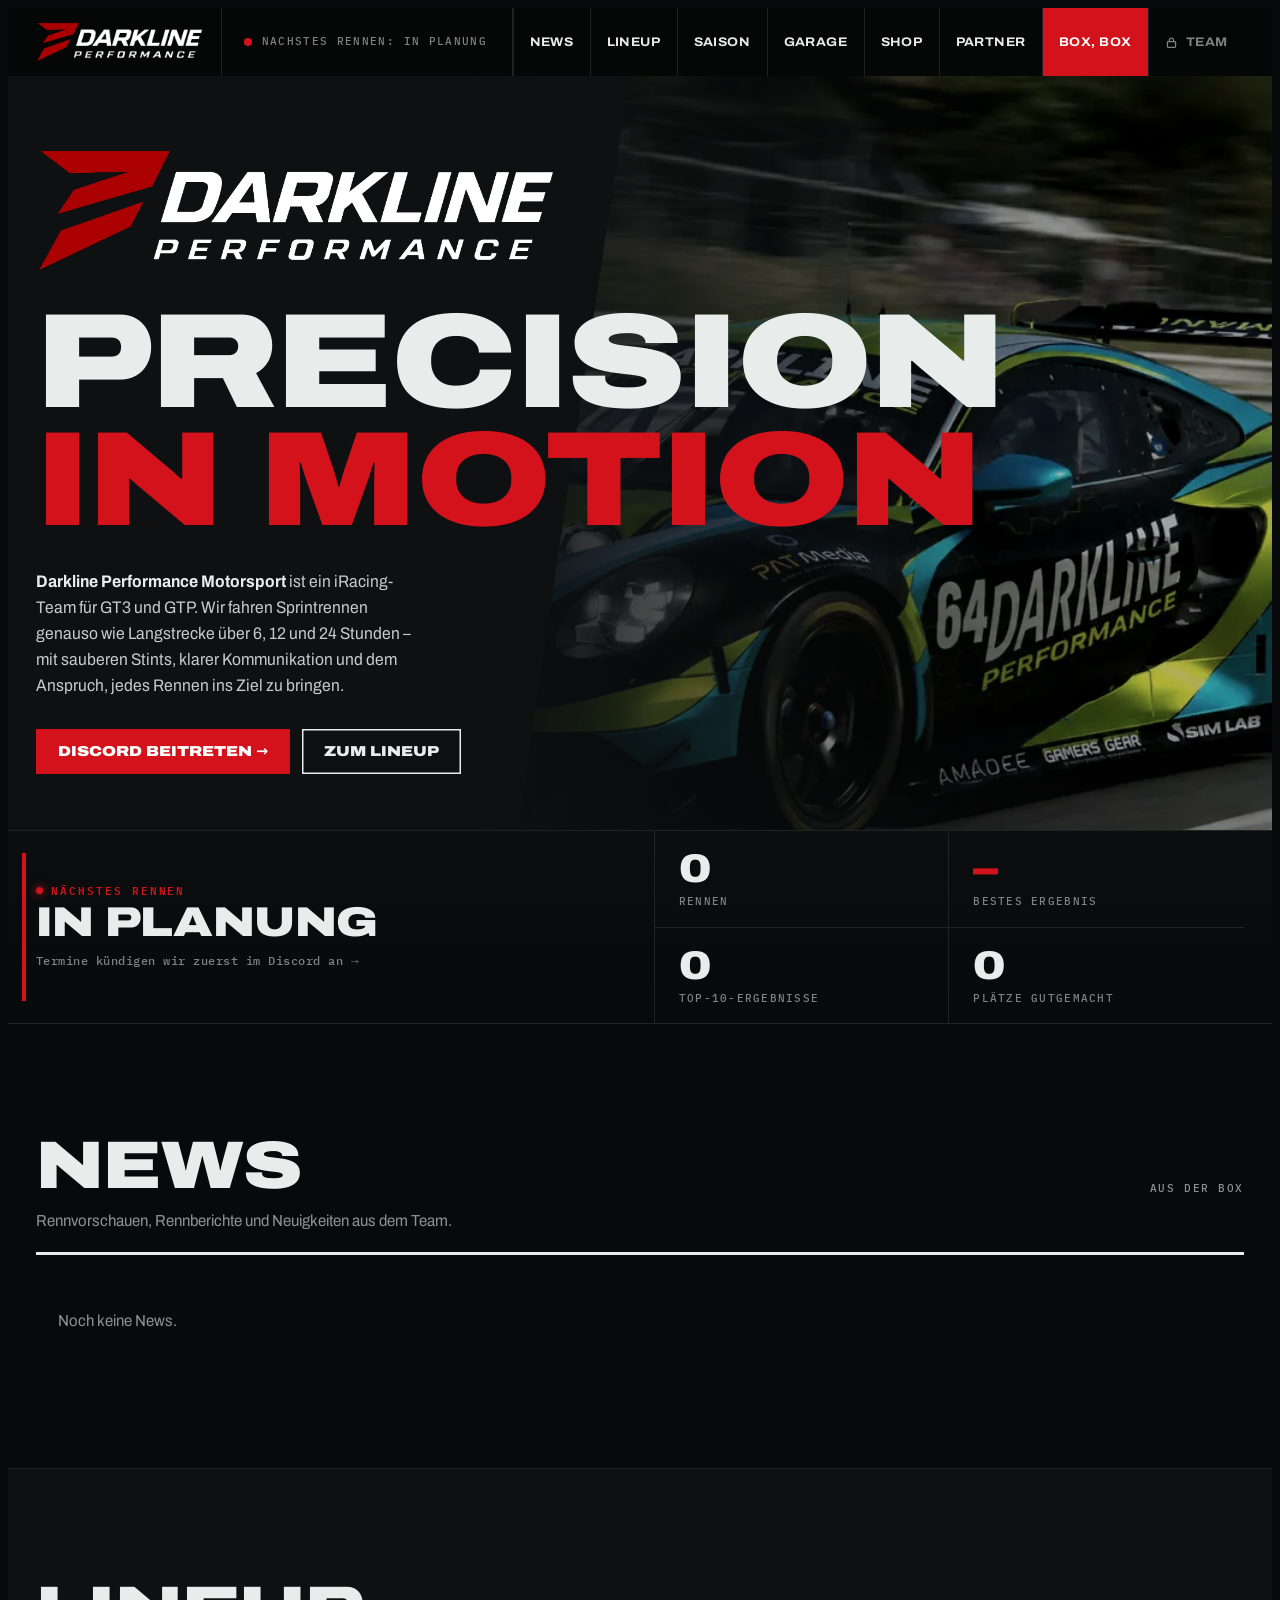
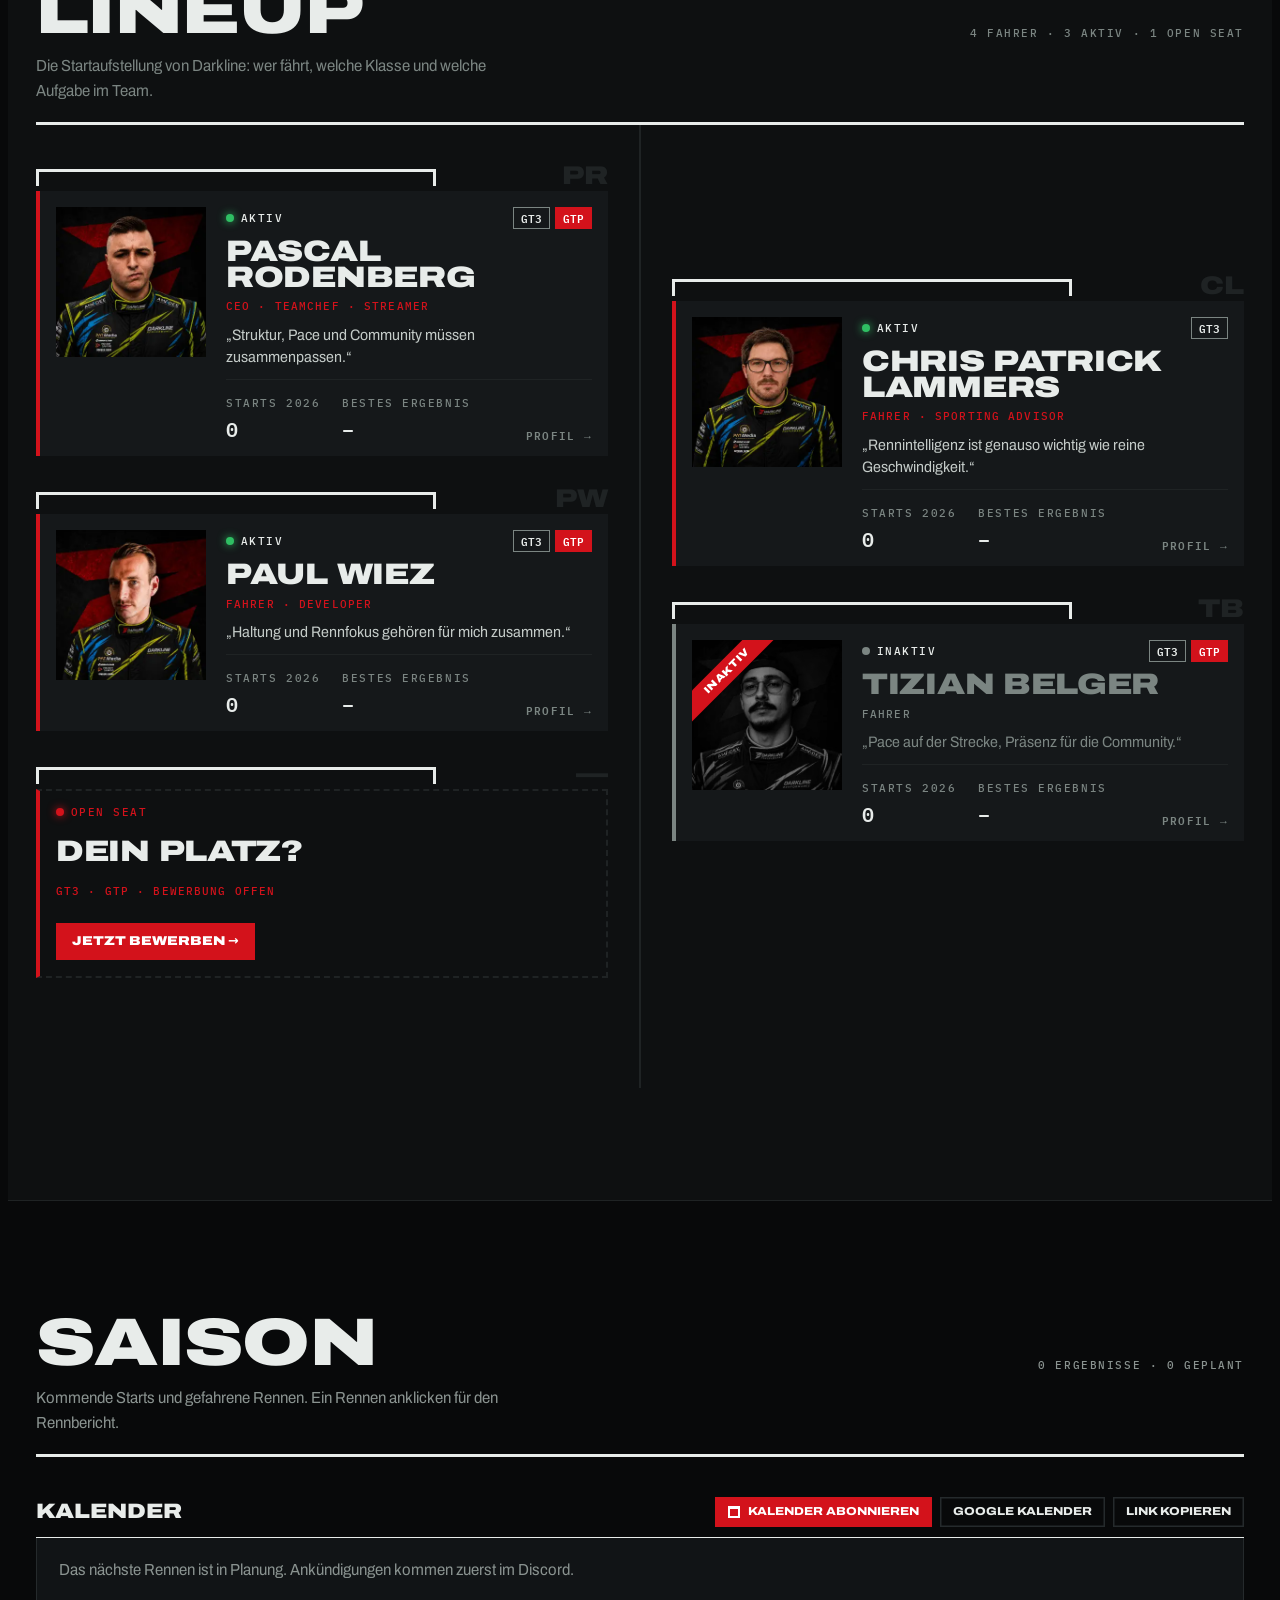
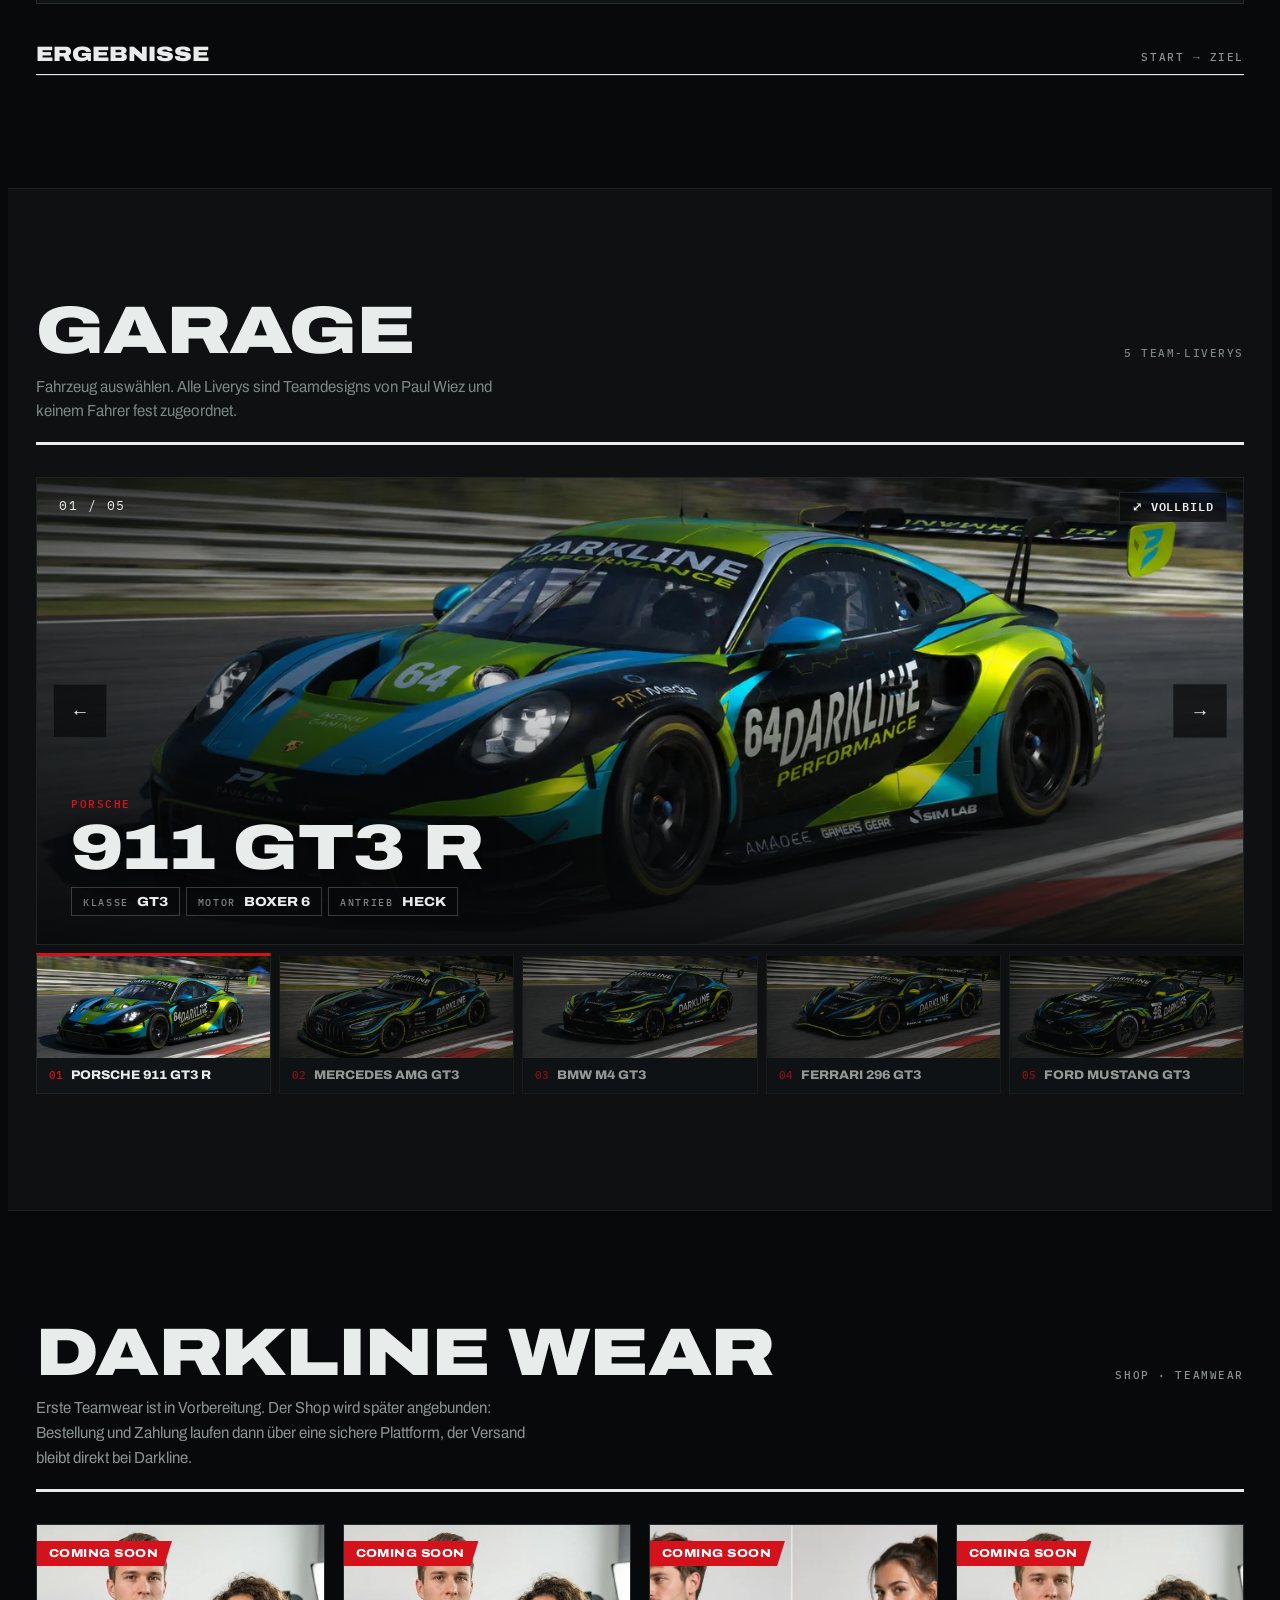
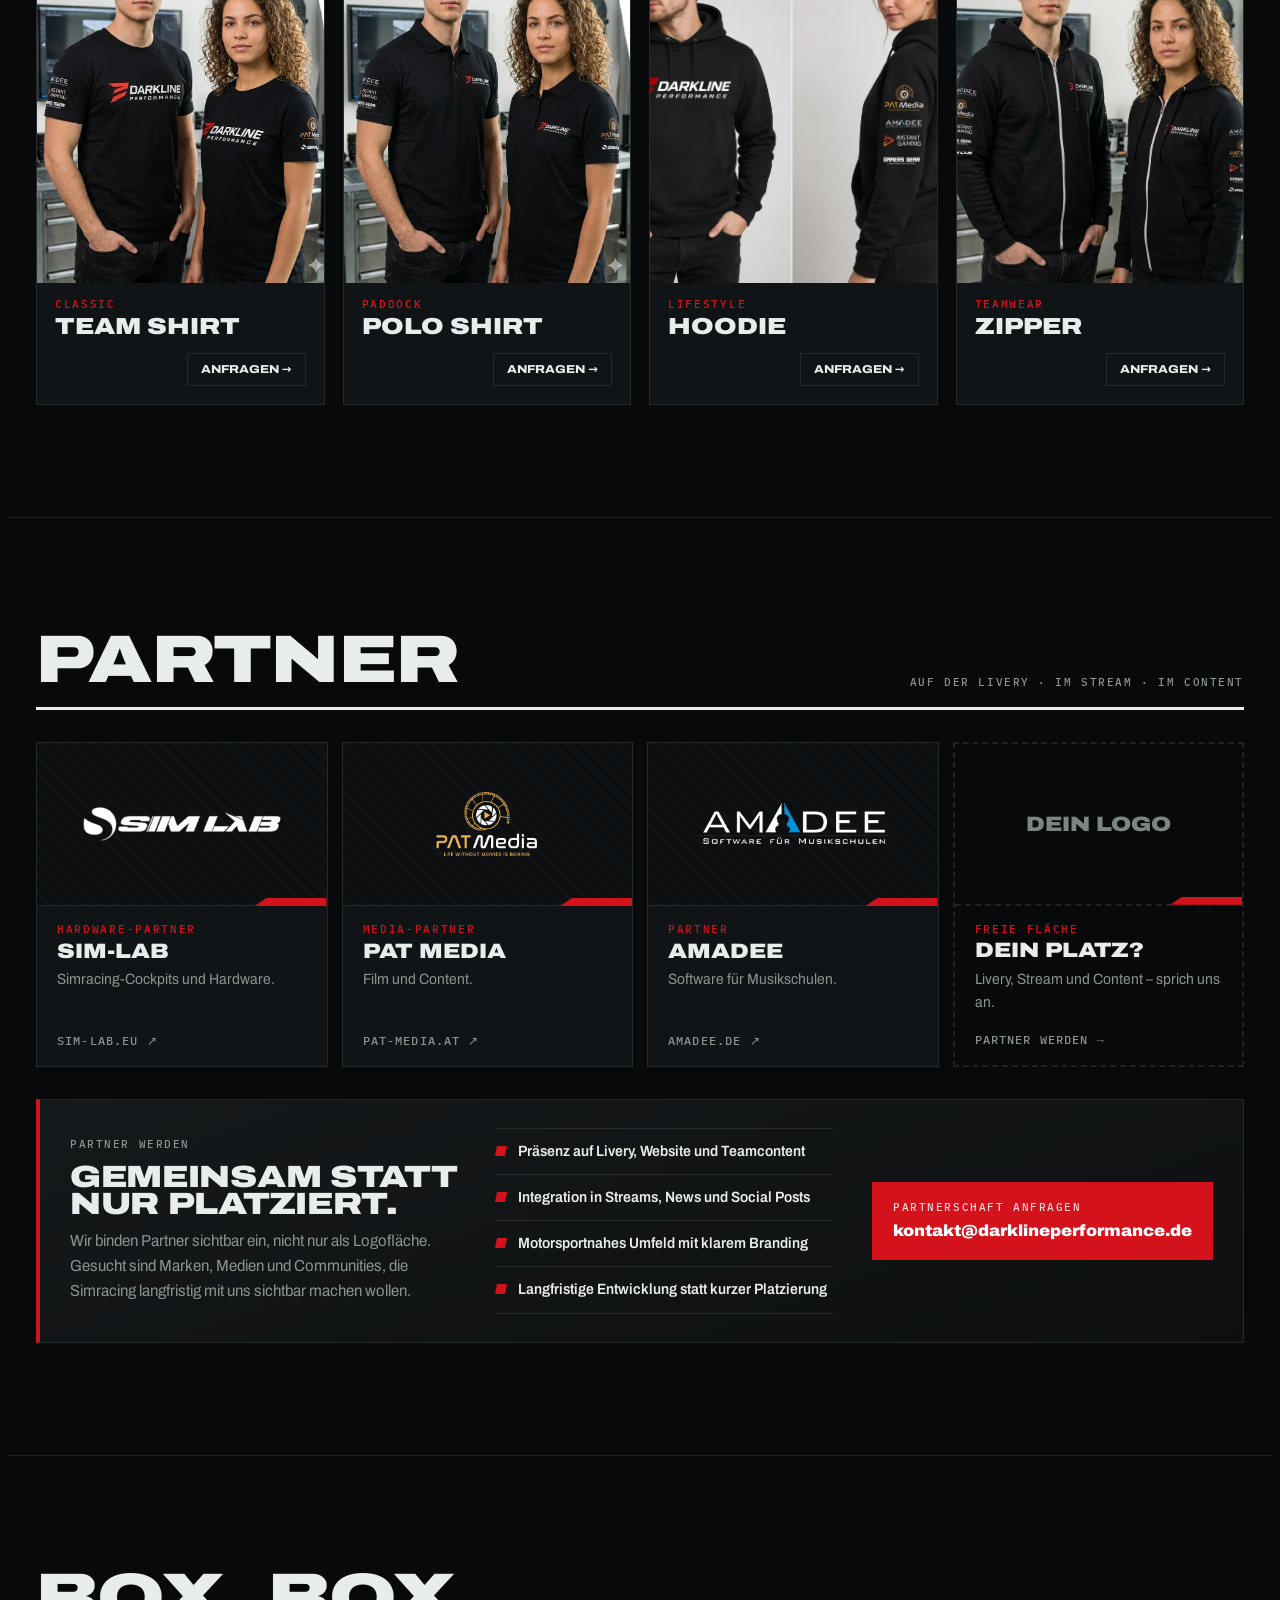
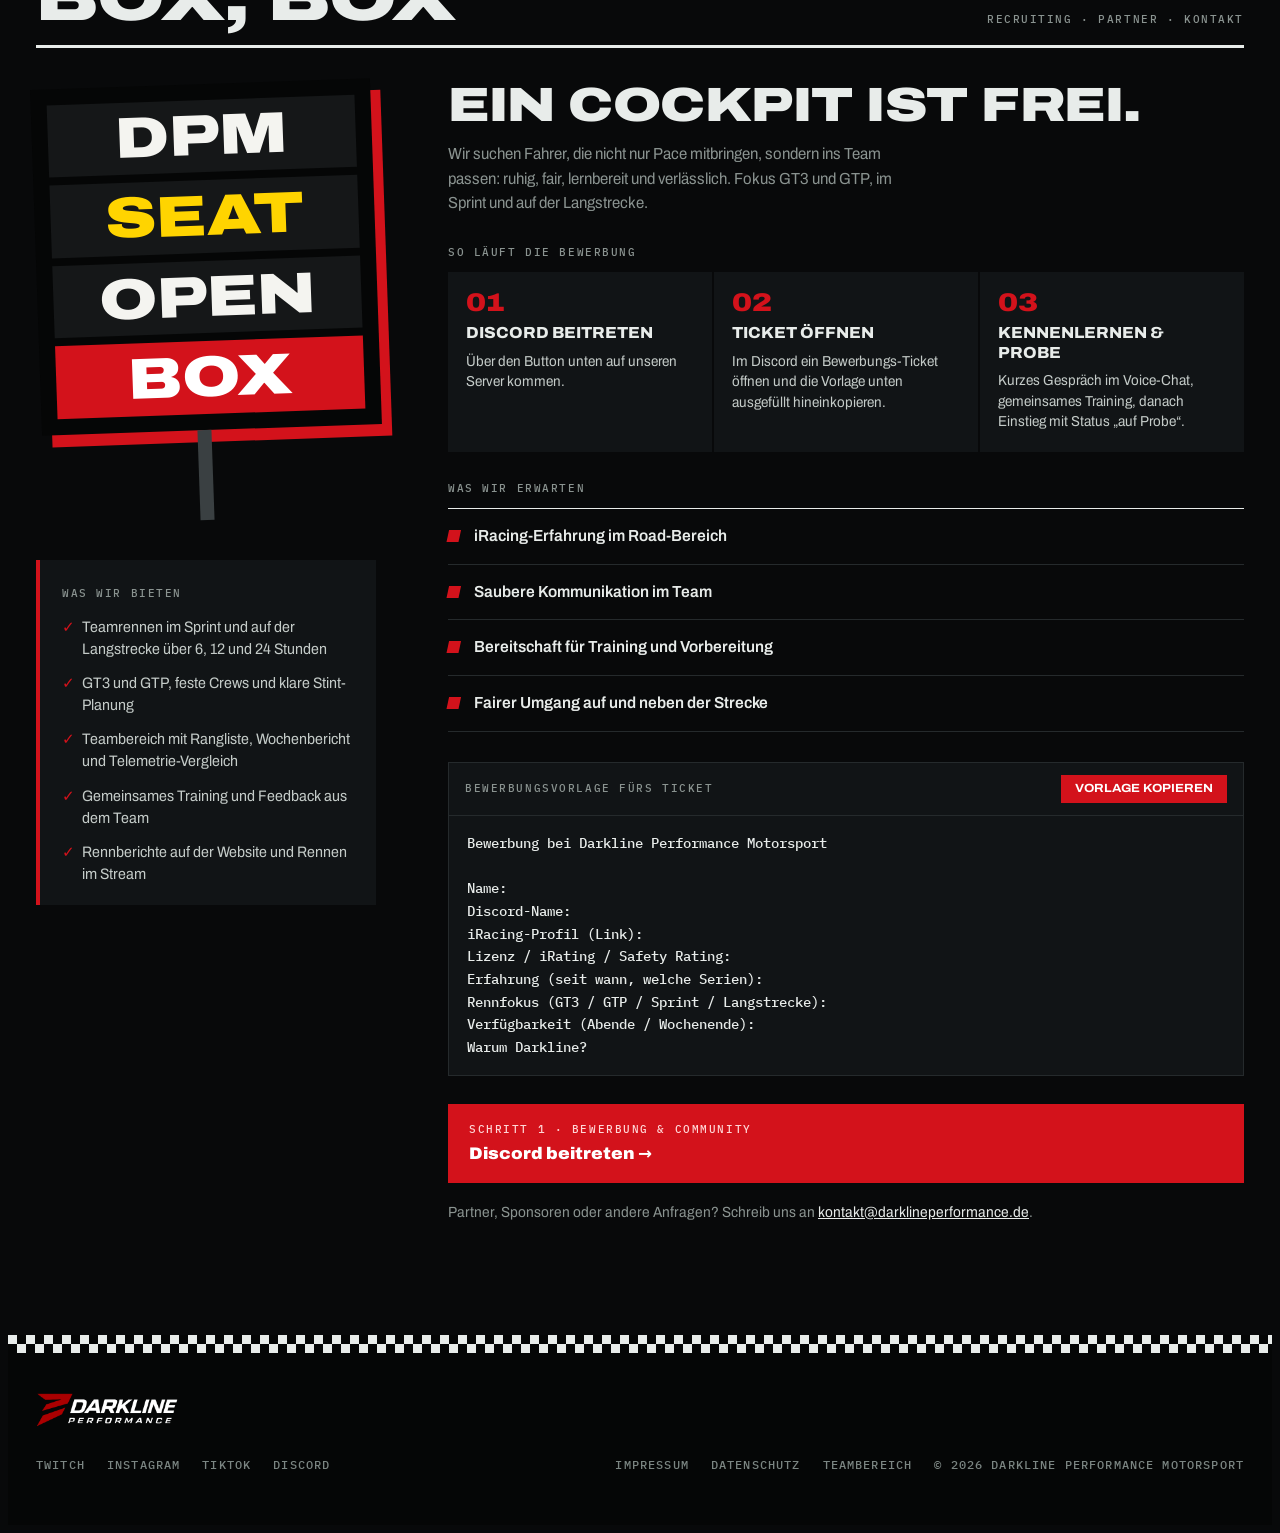
==== commit 04b48b56: "Klassement in Saison umbenannt (sichtbare Texte)" ====
--- a/index.html
+++ b/index.html
@@ -52,7 +52,7 @@
     <nav aria-label="Hauptnavigation" id="mainnav">
       <a href="#news">News</a>
       <a href="#lineup">Lineup</a>
-      <a href="#klassement">Klassement</a>
+      <a href="#klassement">Saison</a>
       <a href="#garage">Garage</a>
       <a href="#shop">Shop</a>
       <a href="#partner">Partner</a>
@@ -119,7 +119,7 @@
   <section class="sheet" id="klassement">
     <div class="wrap">
       <div class="doc-head">
-        <h2 class="wide">Klassement</h2>
+        <h2 class="wide">Saison</h2>
         <div class="doc-meta lbl" id="results-meta"></div>
         <p>Kommende Starts und gefahrene Rennen. Ein Rennen anklicken für den Rennbericht.</p>
       </div>
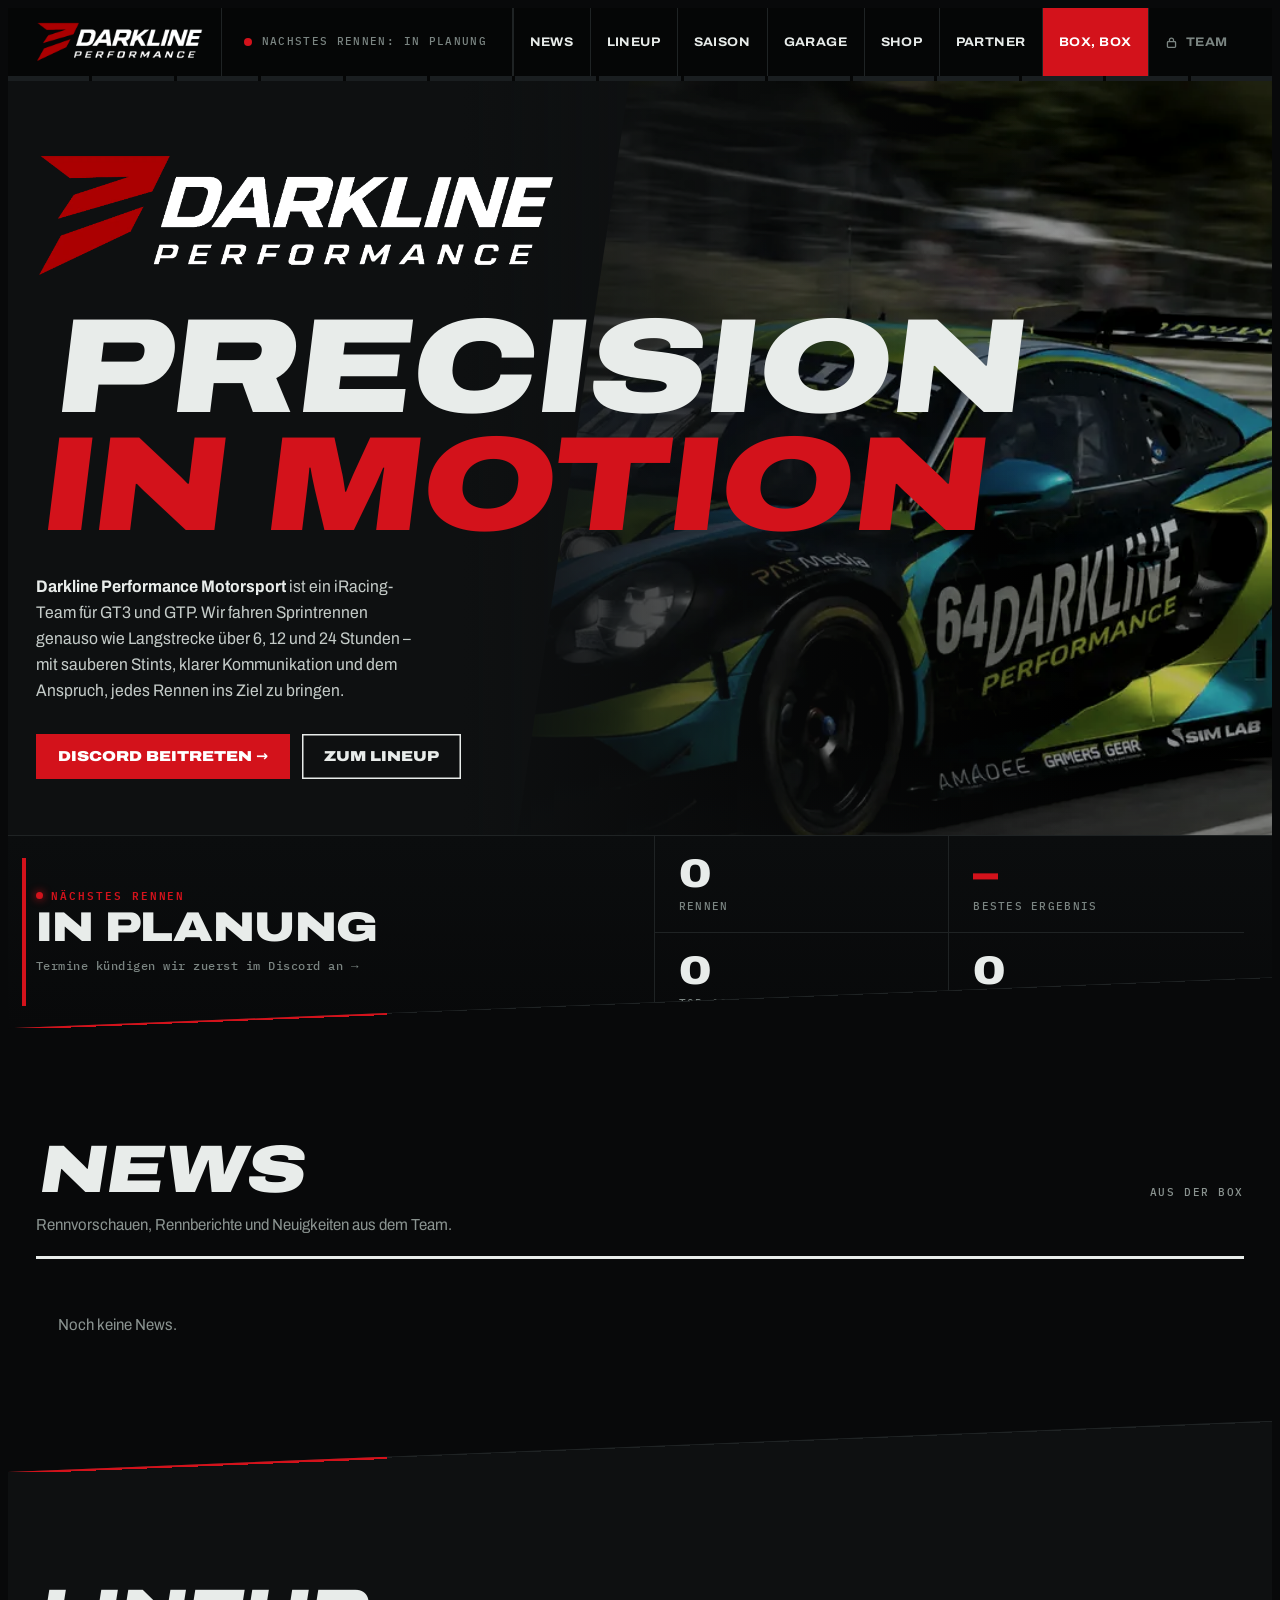
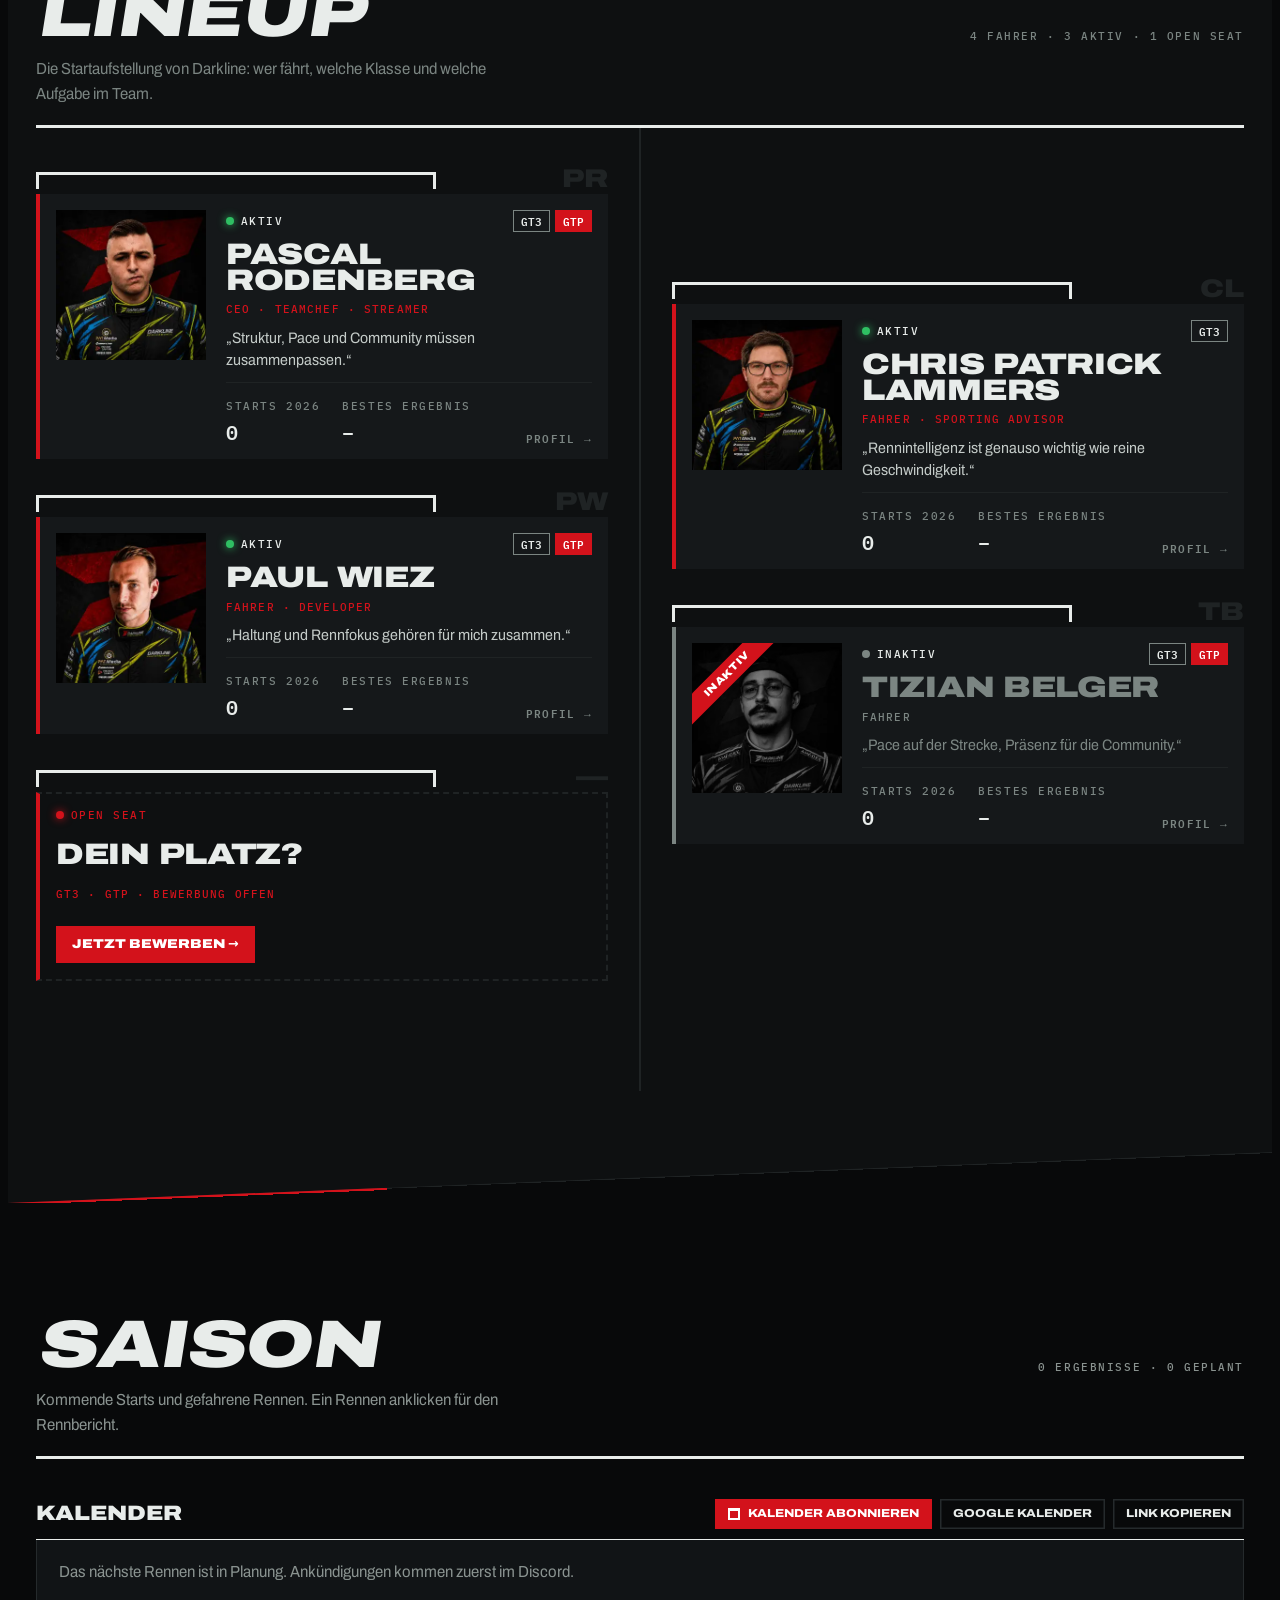
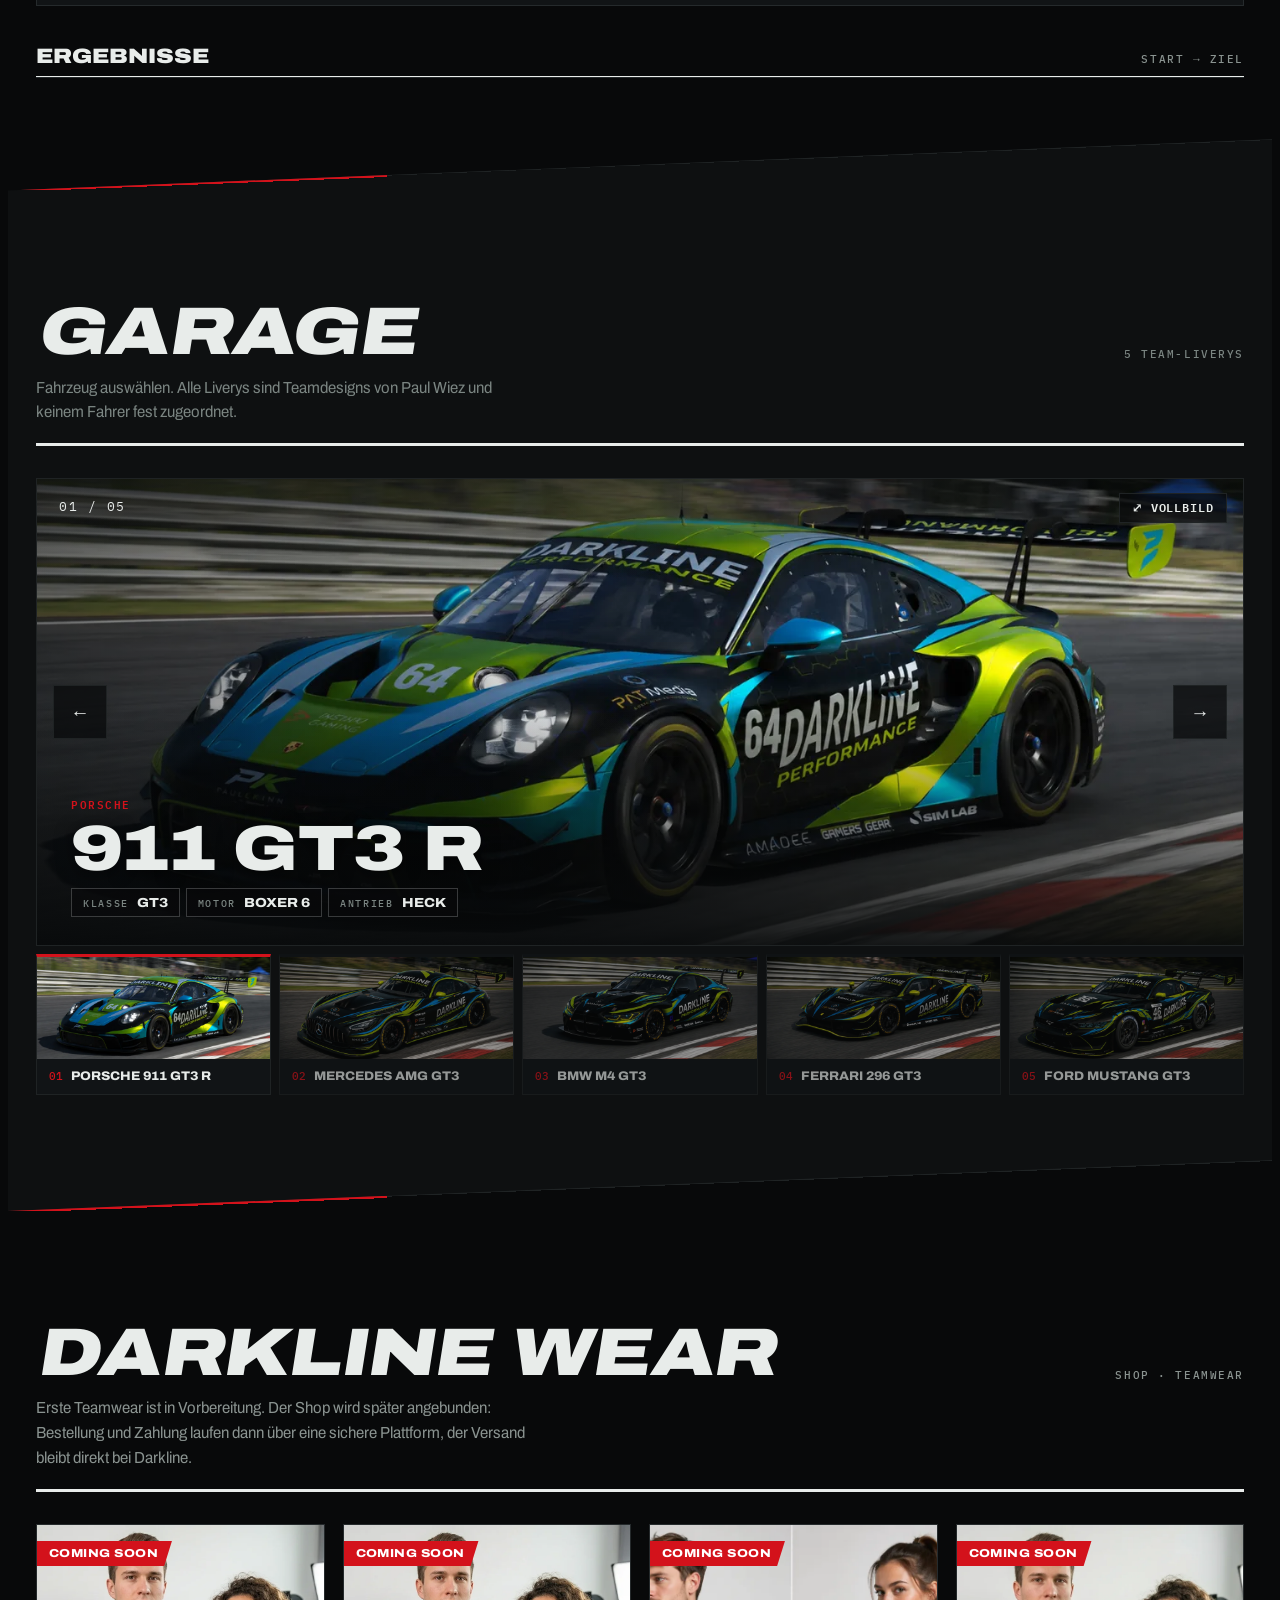
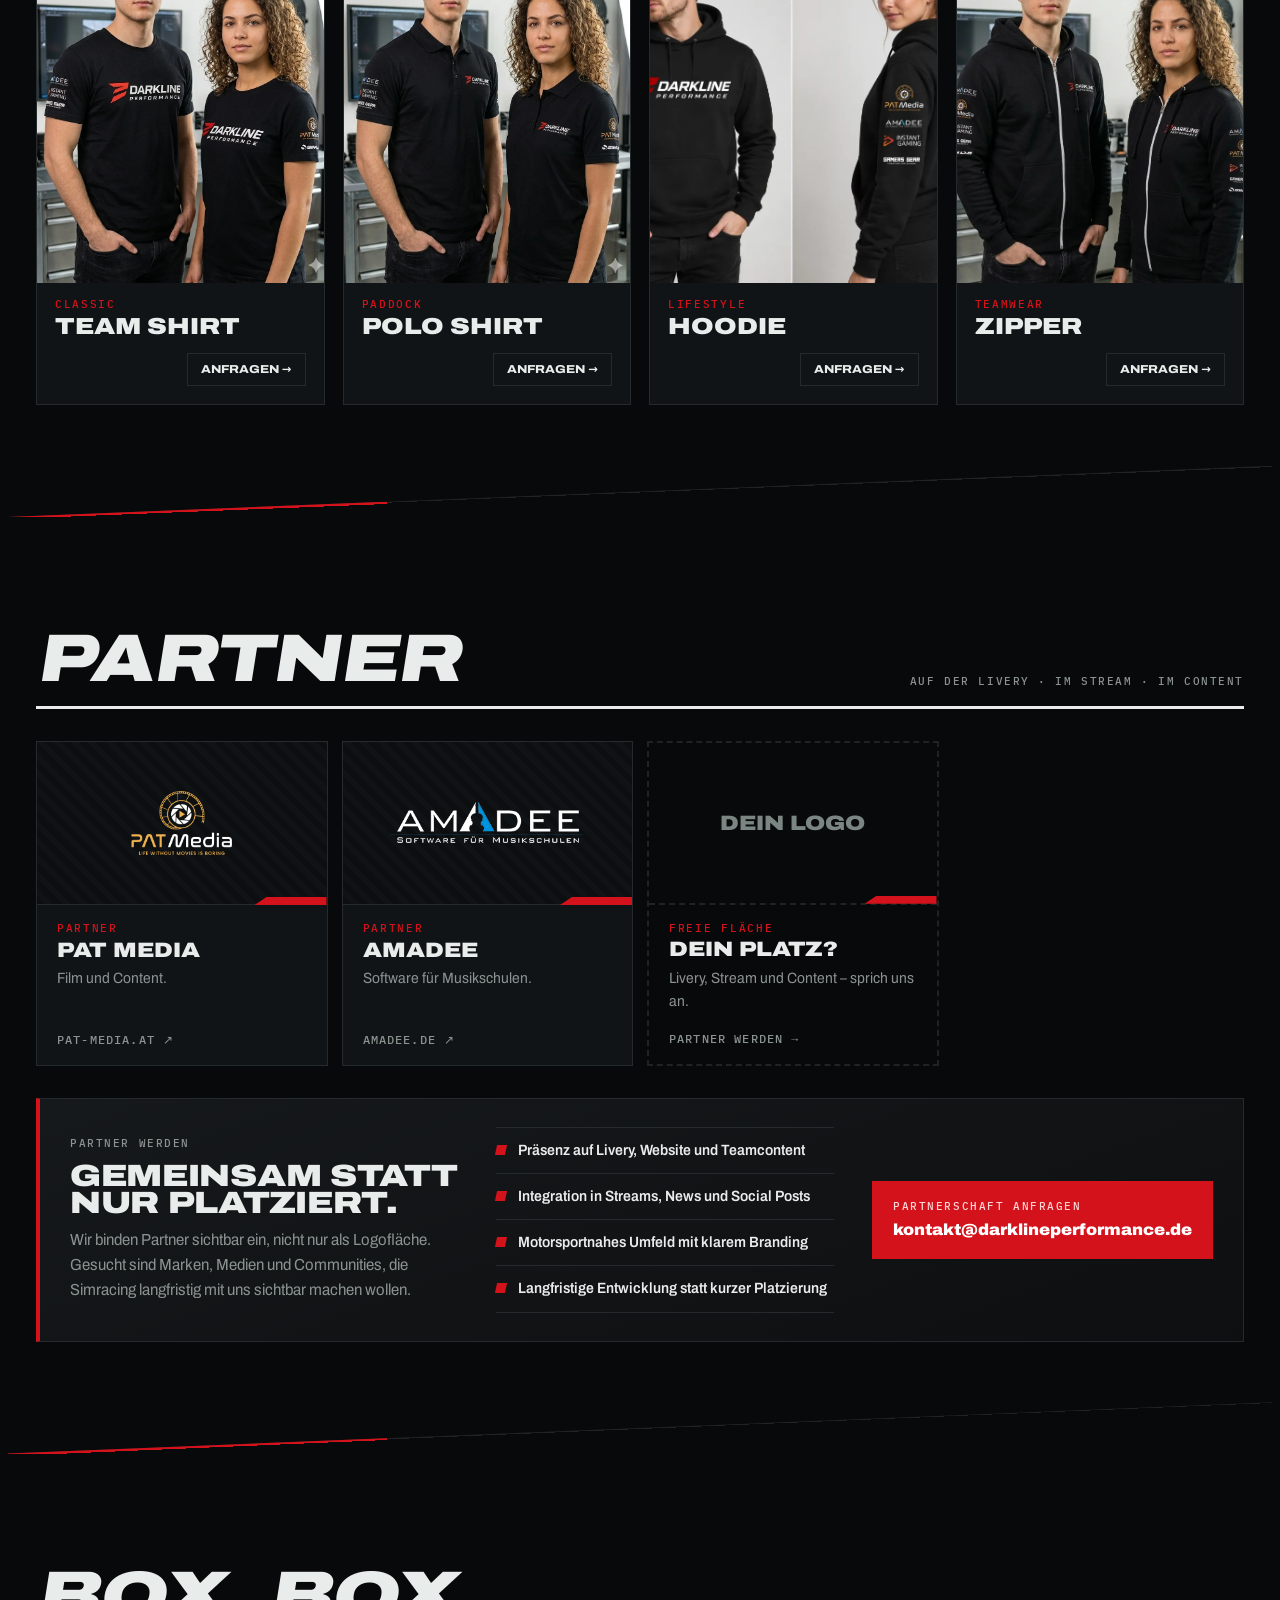
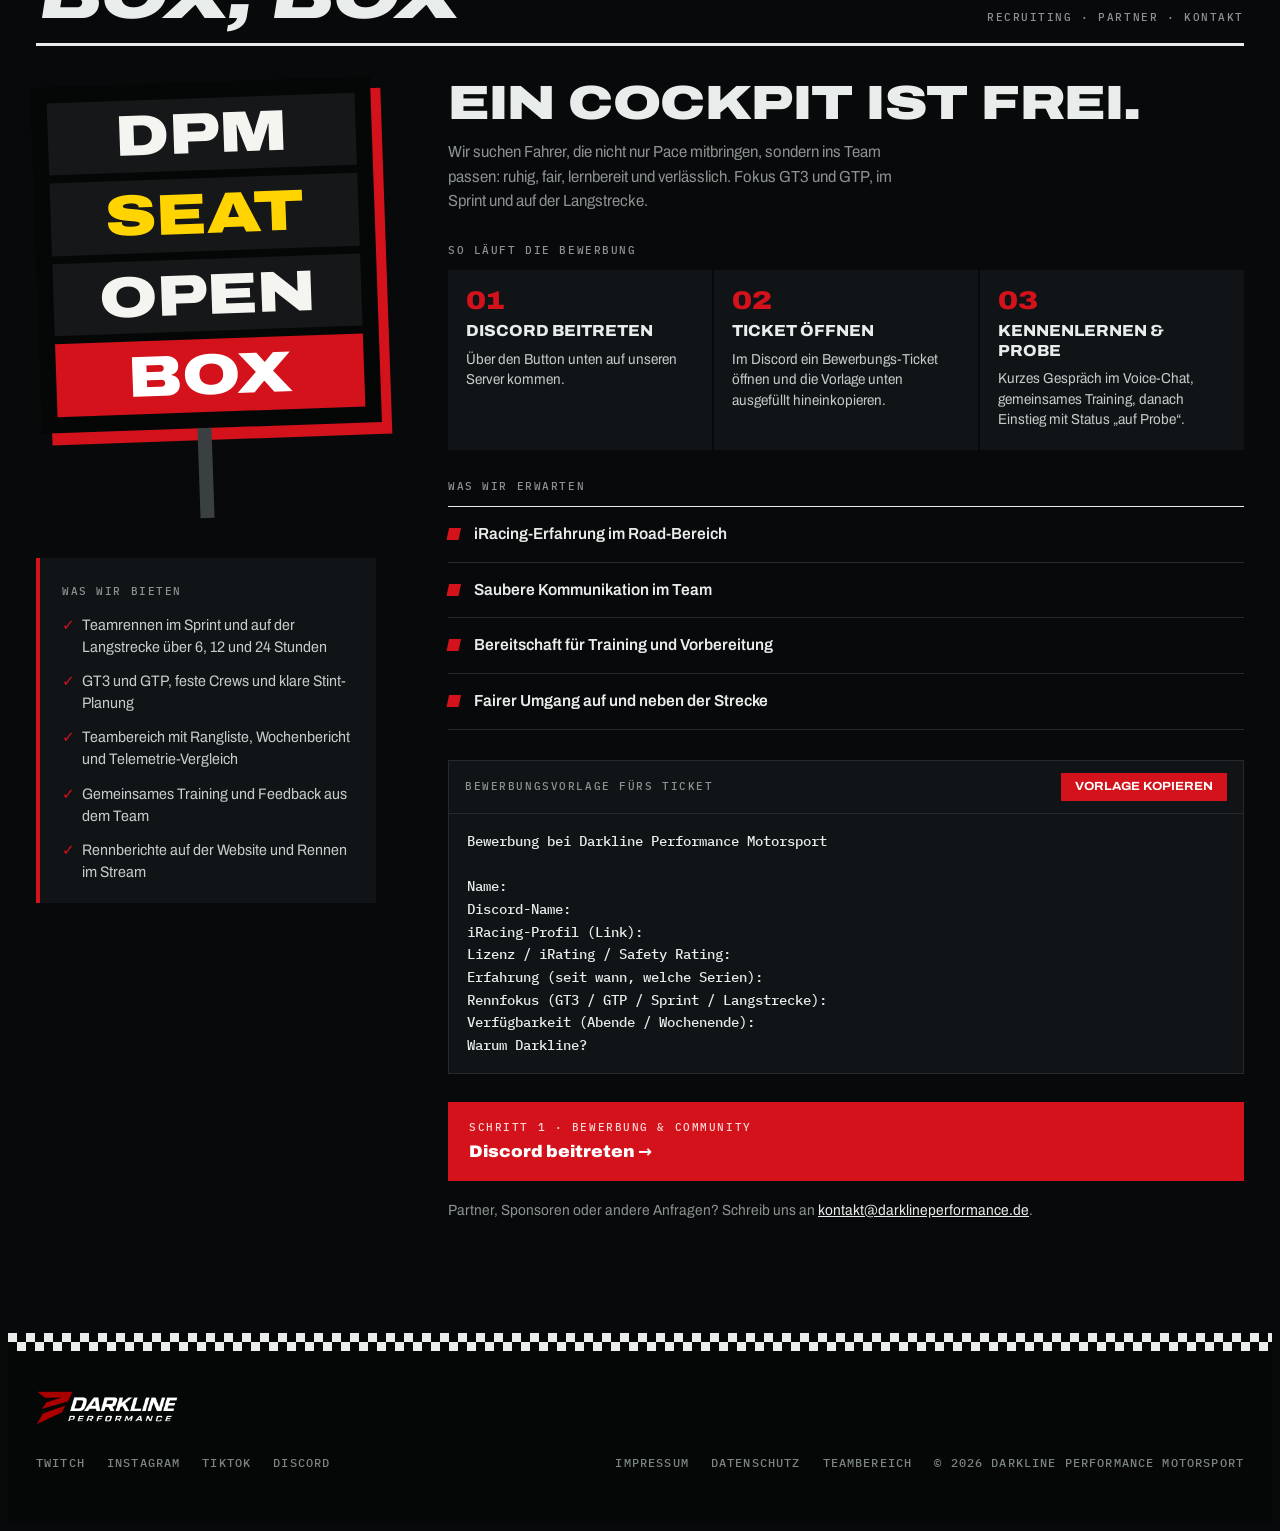
==== commit ff194b7e: "Design v2: Schaltblitze, schraege Ueberschriften, diagonale Uebergaenge, Anzeige fuer Streckenumriss" ====
--- a/index.html
+++ b/index.html
@@ -60,6 +60,7 @@
       <a class="team" href="/team" title="Teambereich – Anmeldung mit Discord"><svg viewBox="0 0 16 16" aria-hidden="true"><rect x="3" y="7" width="10" height="7" rx="1"/><path d="M5.5 7V5a2.5 2.5 0 0 1 5 0v2"/></svg>Team</a>
     </nav>
   </div>
+  <div class="revs" id="revs" aria-hidden="true"></div>
 </header>
 
 <main id="top">
--- a/assets/site.css
+++ b/assets/site.css
@@ -617,3 +617,34 @@
 @media (max-width:560px){.news-grid{grid-auto-columns:86%}}
 /* Ergebnisse aufklappen */
 #results-more{padding-top:18px}
+
+/* ---------- Design v2: Schaltblitze, schräge Überschriften, diagonale Übergänge ---------- */
+/* Schaltblitze unter dem Menü: leuchten beim Scrollen von grün über gelb nach rot, am Seitenende blinken alle rot */
+.revs{display:grid;grid-template-columns:repeat(15,minmax(0,1fr));gap:3px;height:5px;background:var(--black)}
+.revs i{background:#1a1e20;transition:background .12s,box-shadow .12s}
+.revs i.on.g{background:#3fd277;box-shadow:0 0 8px rgba(63,210,119,.65)}
+.revs i.on.y{background:#ffb020;box-shadow:0 0 8px rgba(255,176,32,.65)}
+.revs i.on.r{background:var(--red);box-shadow:0 0 8px rgba(211,18,27,.8)}
+.revs.max i{background:var(--red);box-shadow:0 0 10px rgba(211,18,27,.9);animation:revflash .34s steps(2) infinite}
+@keyframes revflash{50%{background:#1a1e20;box-shadow:none}}
+
+/* Überschriften schräg wie das Logo */
+.grid-hero h1{transform:skewX(-7deg);transform-origin:left bottom}
+.doc-head h2.wide{transform:skewX(-9deg);transform-origin:left bottom}
+
+/* Bereiche gehen schräg ineinander über; feine Kante mit rotem Akzent links */
+:root{--cut:clamp(24px,4vw,56px)}
+main > section + section{border-top:0}
+main > .sheet{position:relative;margin-top:calc(var(--cut) * -1);padding-top:calc(clamp(64px,9vw,112px) + var(--cut));clip-path:polygon(0 var(--cut),100% 0,100% 100%,0 100%)}
+:where(main > .sheet){background:var(--sheet)}
+main > .sheet::before,main > .sheet::after{content:"";position:absolute;left:0;pointer-events:none}
+main > .sheet::before{right:0;top:0;height:var(--cut);background:linear-gradient(to top left,transparent calc(50% - 1px),var(--scan) calc(50% - 1px) calc(50% + 1px),transparent calc(50% + 1px))}
+main > .sheet::after{top:calc(var(--cut) * .7);width:30%;height:calc(var(--cut) * .3);background:linear-gradient(to top left,transparent calc(50% - 2px),var(--red) calc(50% - 2px) calc(50% + 2px),transparent calc(50% + 2px))}
+
+@media (prefers-reduced-motion:reduce){.revs i{transition:none}.revs.max i{animation:none}}
+/* Streckenumriss als dezentes Hintergrundmotiv in den Ergebnissen (Farbe per Maske, beim Drüberfahren rot) */
+.class-list a.row{position:relative;overflow:hidden}
+.class-list a.row > :not(.trk){position:relative}
+.class-list .trk{position:absolute;right:10rem;top:50%;width:170px;height:120px;transform:translateY(-50%);background:var(--ink);opacity:.09;-webkit-mask:var(--trk) center/contain no-repeat;mask:var(--trk) center/contain no-repeat;pointer-events:none;transition:opacity .2s,background .2s}
+.class-list a.row:hover .trk{opacity:.4;background:var(--red)}
+@media (max-width:820px){.class-list .trk{right:12px;top:24px;width:110px;height:80px;transform:none}}
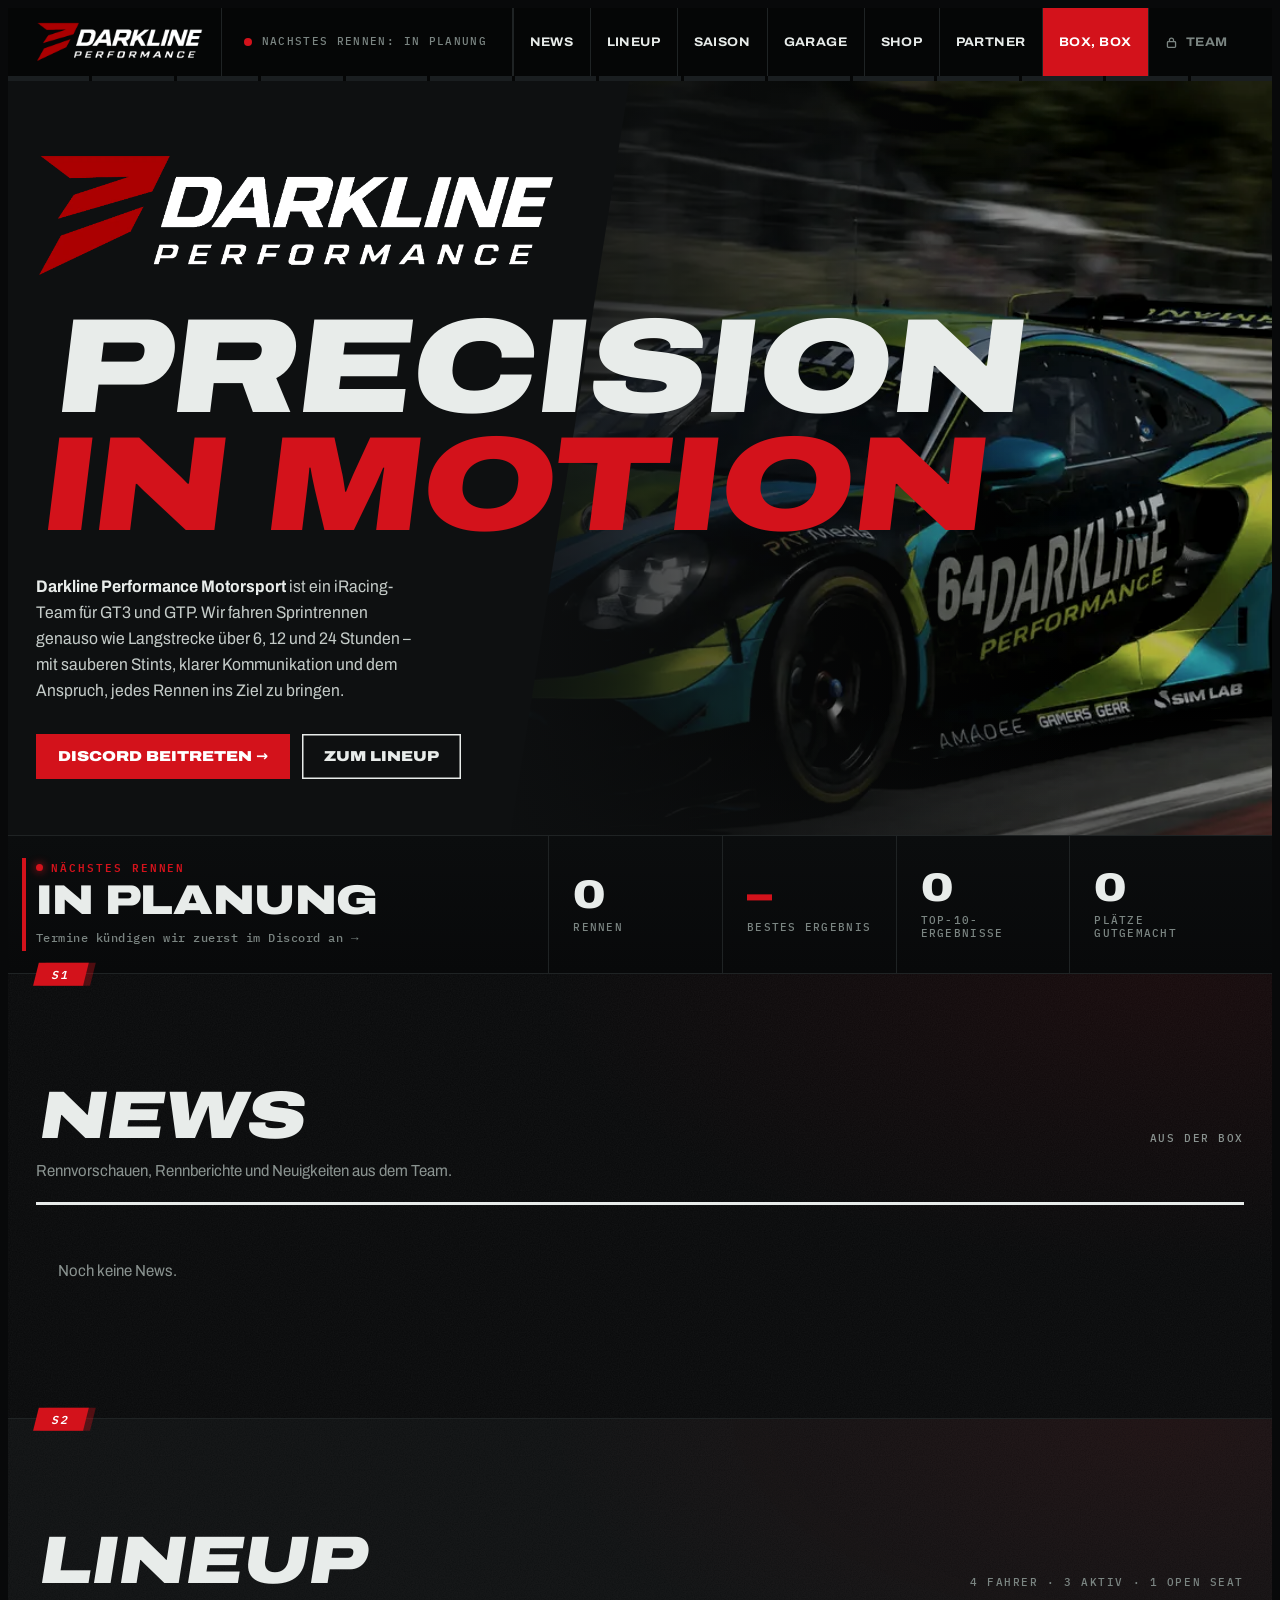
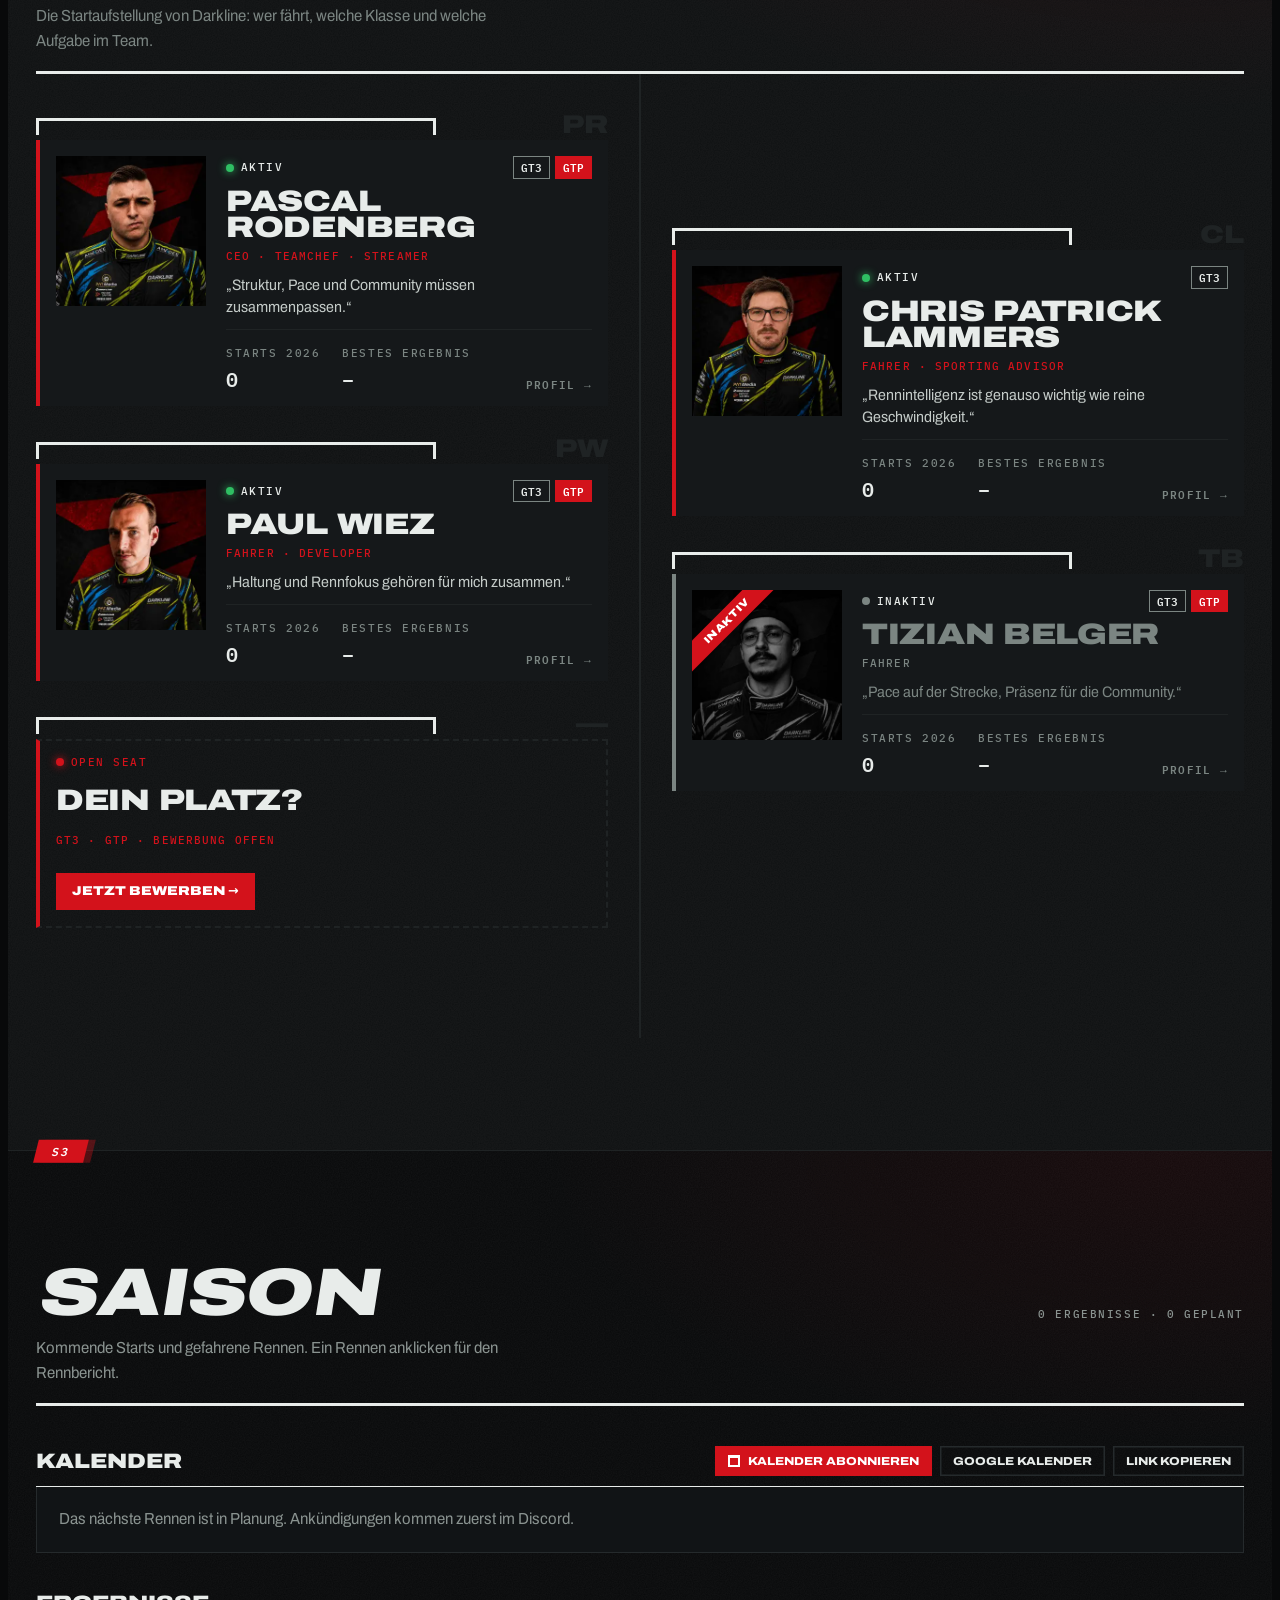
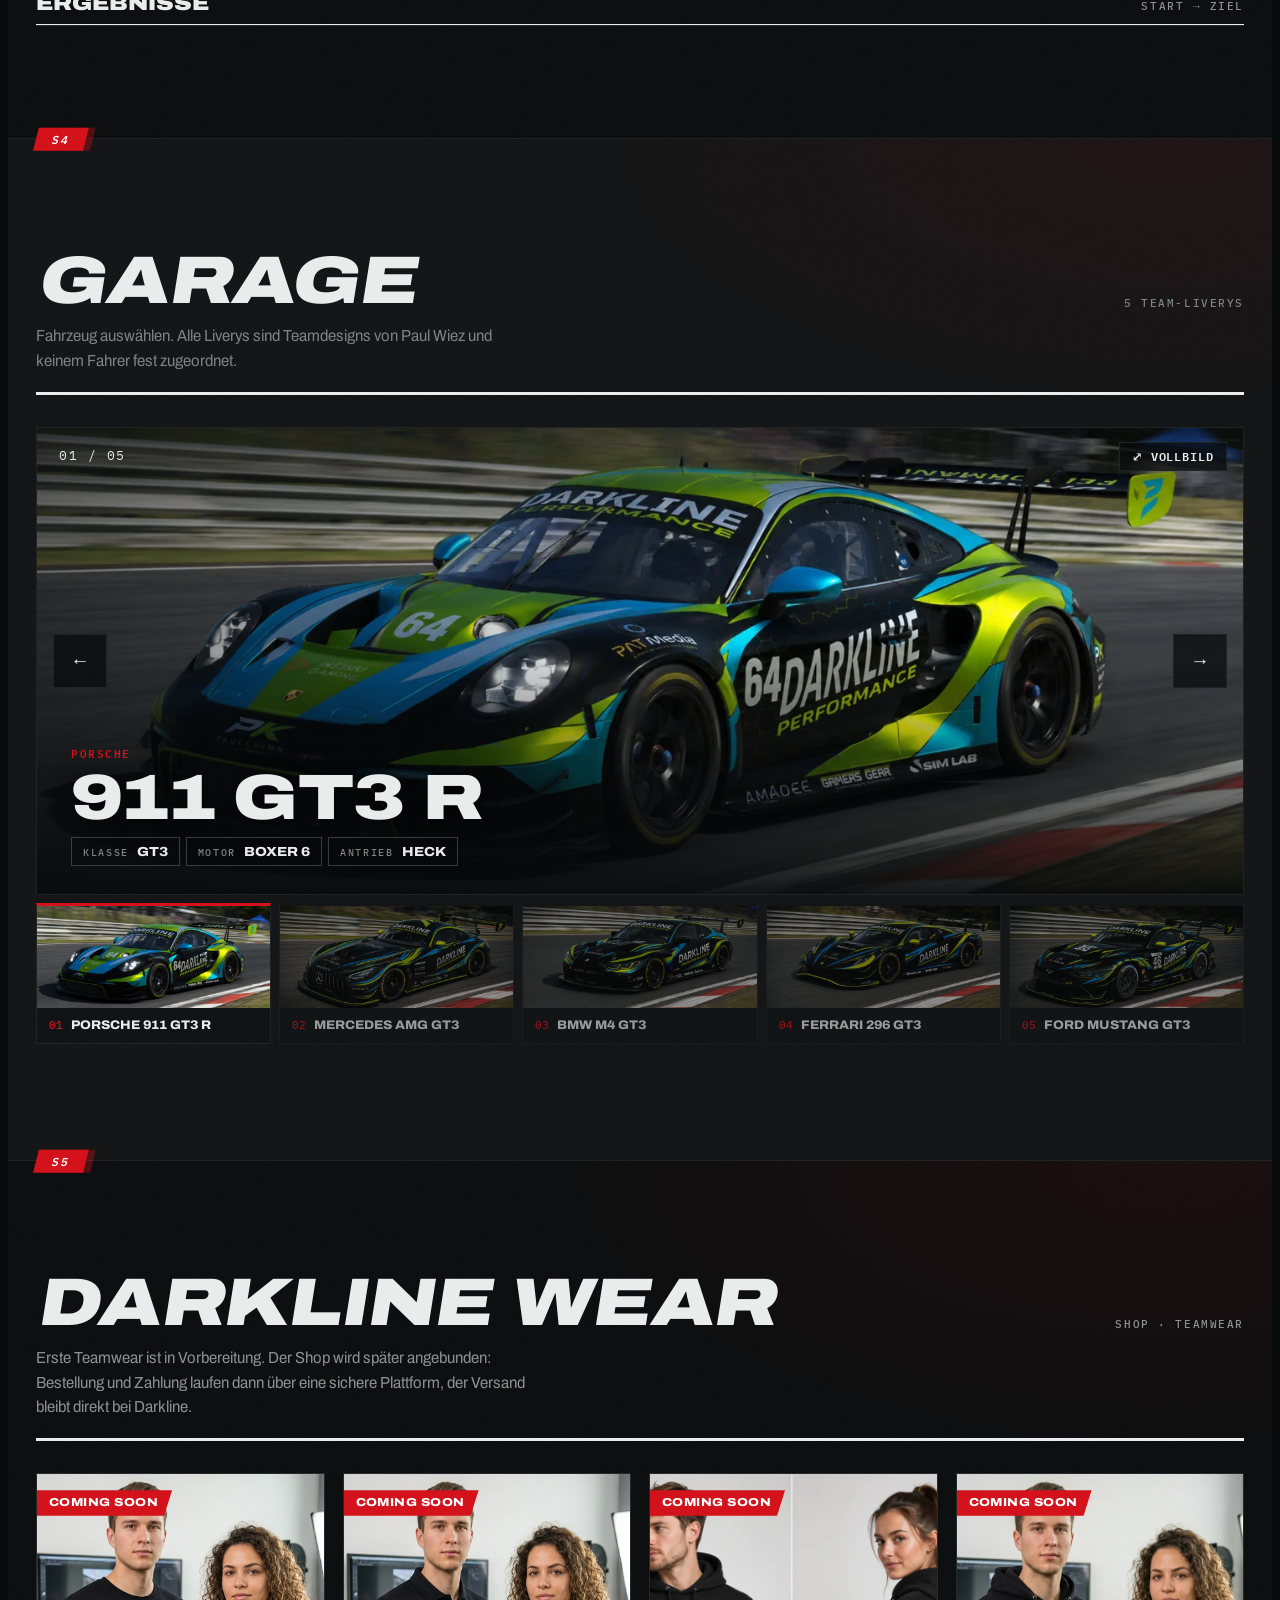
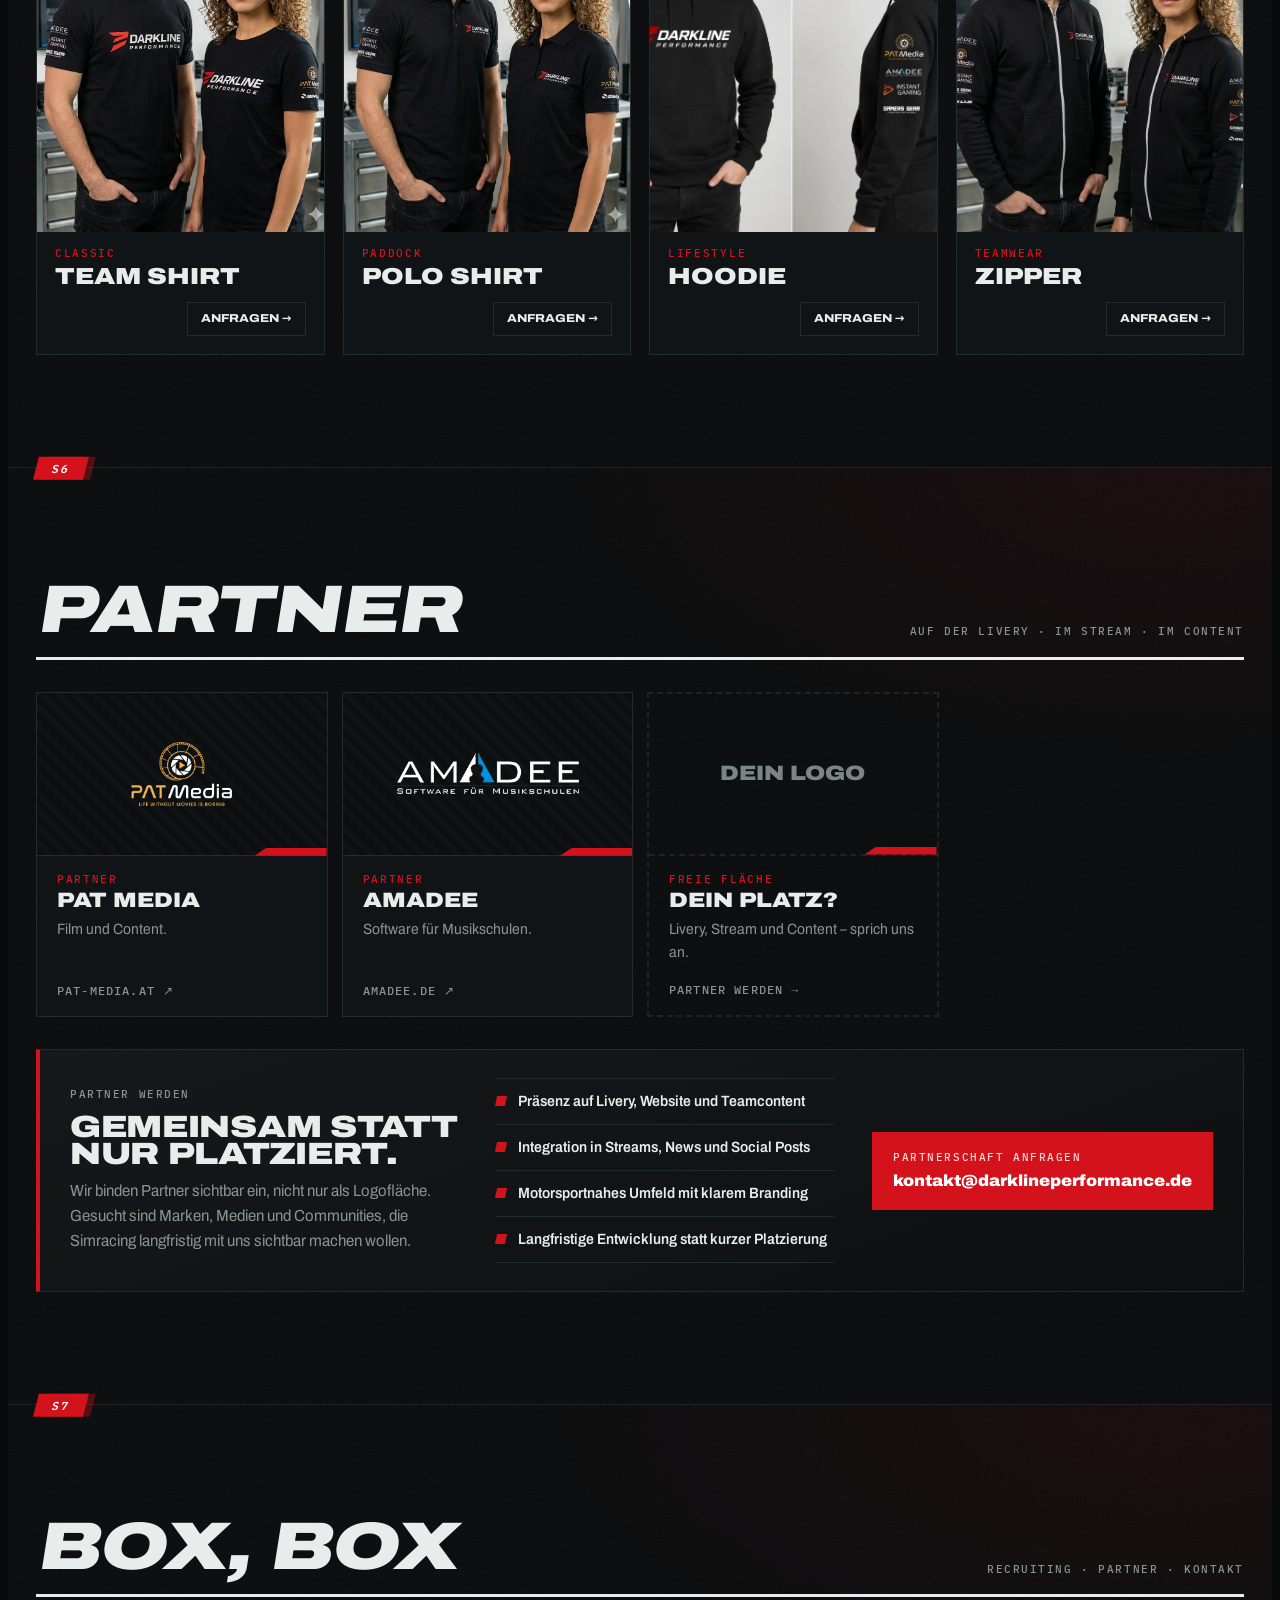
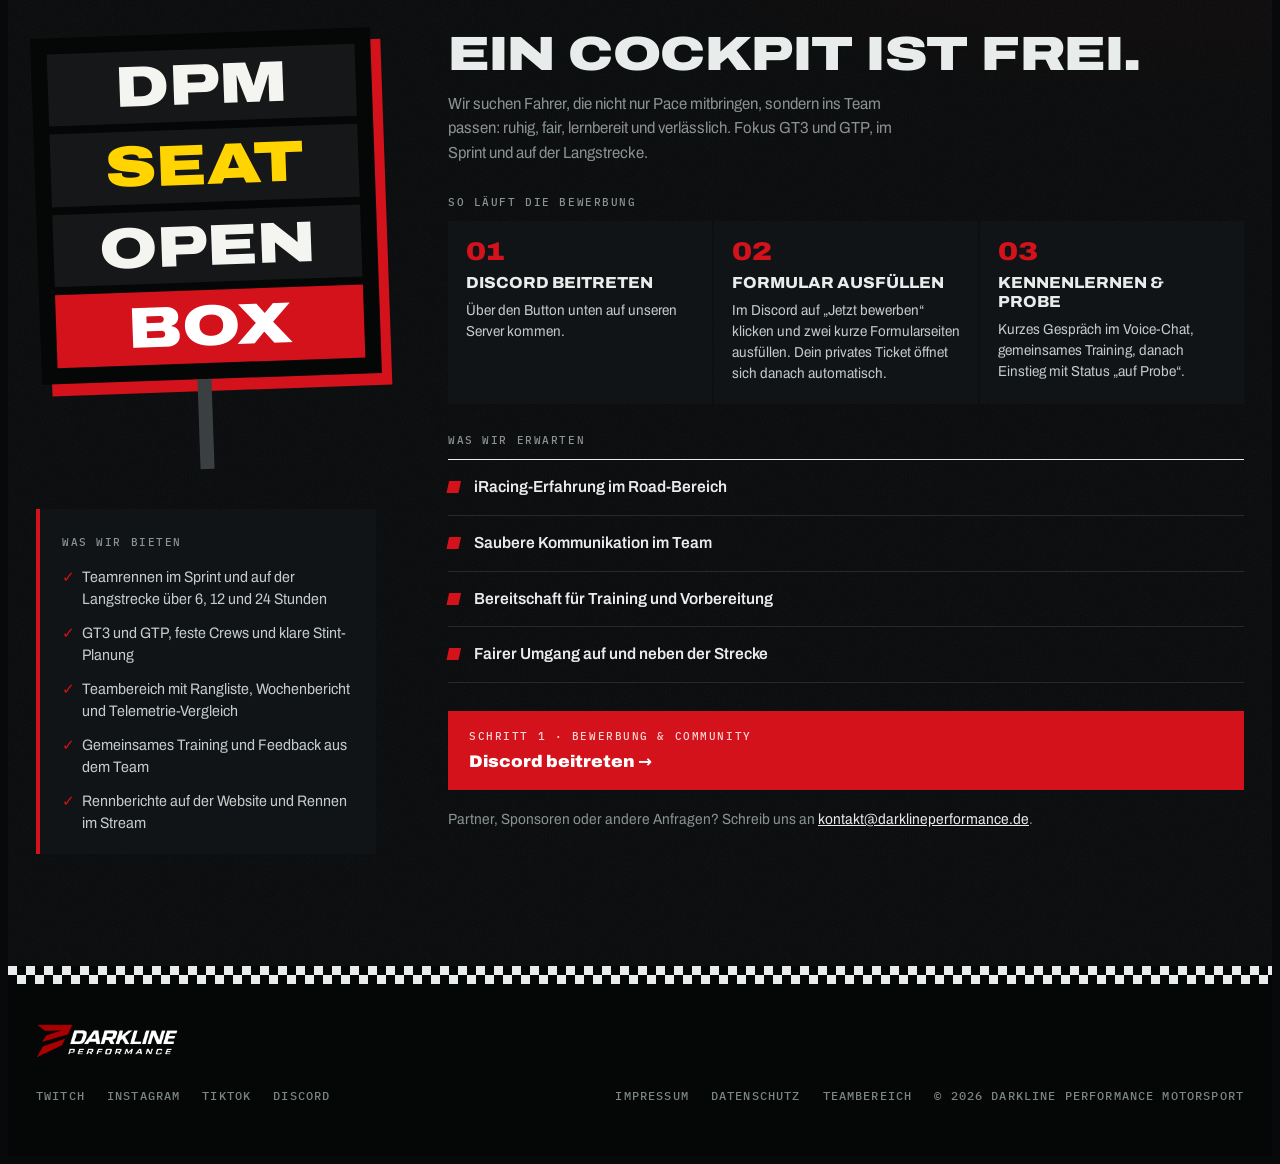
==== commit b603a071: "Bewerbung: Ablauf auf das Discord-Formular umgestellt, Vorlage entfernt" ====
--- a/index.html
+++ b/index.html
@@ -240,7 +240,7 @@
           <span class="lbl box-sub">So läuft die Bewerbung</span>
           <ol class="box-steps">
             <li><b>Discord beitreten</b><span>Über den Button unten auf unseren Server kommen.</span></li>
-            <li><b>Ticket öffnen</b><span>Im Discord ein Bewerbungs-Ticket öffnen und die Vorlage unten ausgefüllt hineinkopieren.</span></li>
+            <li><b>Formular ausfüllen</b><span>Im Discord auf „Jetzt bewerben“ klicken und zwei kurze Formularseiten ausfüllen. Dein privates Ticket öffnet sich danach automatisch.</span></li>
             <li><b>Kennenlernen &amp; Probe</b><span>Kurzes Gespräch im Voice-Chat, gemeinsames Training, danach Einstieg mit Status „auf Probe“.</span></li>
           </ol>
 
@@ -251,20 +251,6 @@
             <li>Bereitschaft für Training und Vorbereitung</li>
             <li>Fairer Umgang auf und neben der Strecke</li>
           </ul>
-
-          <div class="box-template">
-            <div class="box-template-head"><span class="lbl">Bewerbungsvorlage fürs Ticket</span><button type="button" class="box-copy" data-copy="box-template-text">Vorlage kopieren</button></div>
-<pre id="box-template-text">Bewerbung bei Darkline Performance Motorsport
-
-Name:
-Discord-Name:
-iRacing-Profil (Link):
-Lizenz / iRating / Safety Rating:
-Erfahrung (seit wann, welche Serien):
-Rennfokus (GT3 / GTP / Sprint / Langstrecke):
-Verfügbarkeit (Abende / Wochenende):
-Warum Darkline?</pre>
-          </div>
 
           <div class="contact">
             <a class="cbtn red" data-link="discord" href="https://discord.gg/QP2rKy6n8U"><span class="lbl">Schritt 1 · Bewerbung &amp; Community</span><b>Discord beitreten →</b></a>
--- a/assets/site.css
+++ b/assets/site.css
@@ -213,7 +213,7 @@
 .cbtn.red:hover .lbl{color:#4b5350}
 @media (max-width:820px){.pit{grid-template-columns:1fr}.board{max-width:320px}.contact{grid-template-columns:1fr}}
 @media (max-width:480px){.fields{grid-template-columns:1fr}.fields div:nth-child(odd){border-right:0}.fields div:nth-last-child(2){border-bottom:1px solid var(--rule)}}
-/* Bewerbung: Angebot unter dem Schild, Ablauf in drei Schritten, Vorlage zum Kopieren */
+/* Bewerbung: Angebot unter dem Schild, Ablauf in drei Schritten */
 .box-offer{margin-top:40px;padding:20px 22px;background:var(--paper);border-left:4px solid var(--red)}
 .box-offer ul{list-style:none;margin:12px 0 0;padding:0;display:grid;gap:12px}
 .box-offer li{position:relative;padding-left:20px;font-size:.95rem;line-height:1.45;color:#c4cbc8}
@@ -225,11 +225,6 @@
 .box-steps b{font:800 1rem/1.2 var(--f-wide);font-variation-settings:"wdth" 105;text-transform:uppercase}
 .box-steps span{font-size:.9rem;line-height:1.45;color:#c4cbc8}
 .pit .checklist{border-top-width:1px}
-.box-template{margin-top:30px;background:var(--paper);border:1px solid var(--rule)}
-.box-template-head{display:flex;align-items:center;justify-content:space-between;gap:12px;padding:12px 16px;border-bottom:1px solid var(--rule)}
-.box-copy{padding:8px 14px;background:var(--red);border:0;cursor:pointer;font:700 .74rem/1 var(--f-wide);font-variation-settings:"wdth" 110;text-transform:uppercase;color:#fff;white-space:nowrap}
-.box-copy:hover{background:var(--phos);color:var(--black)}
-.box-template pre{margin:0;padding:16px 18px;font:500 .86rem/1.65 var(--f-mono);color:var(--ink);white-space:pre-wrap;overflow-wrap:anywhere}
 .pit .contact{grid-template-columns:1fr}
 .box-partner{margin:18px 0 0;font-size:.92rem;color:var(--muted)}
 .box-partner a{color:var(--ink);overflow-wrap:anywhere}
@@ -632,14 +627,15 @@
 .grid-hero h1{transform:skewX(-7deg);transform-origin:left bottom}
 .doc-head h2.wide{transform:skewX(-9deg);transform-origin:left bottom}
 
-/* Bereiche gehen schräg ineinander über; feine Kante mit rotem Akzent links */
-:root{--cut:clamp(24px,4vw,56px)}
-main > section + section{border-top:0}
-main > .sheet{position:relative;margin-top:calc(var(--cut) * -1);padding-top:calc(clamp(64px,9vw,112px) + var(--cut));clip-path:polygon(0 var(--cut),100% 0,100% 100%,0 100%)}
-:where(main > .sheet){background:var(--sheet)}
-main > .sheet::before,main > .sheet::after{content:"";position:absolute;left:0;pointer-events:none}
-main > .sheet::before{right:0;top:0;height:var(--cut);background:linear-gradient(to top left,transparent calc(50% - 1px),var(--scan) calc(50% - 1px) calc(50% + 1px),transparent calc(50% + 1px))}
-main > .sheet::after{top:calc(var(--cut) * .7);width:30%;height:calc(var(--cut) * .3);background:linear-gradient(to top left,transparent calc(50% - 2px),var(--red) calc(50% - 2px) calc(50% + 2px),transparent calc(50% + 2px))}
+/* Sektor-Marker: jeder Bereich beginnt an der geraden Trennlinie mit einer roten, schrägen Markierung S1, S2 …
+   Gezählt werden nur sichtbare Bereiche, die Nummern folgen also der Reihenfolge aus dem Admin. */
+main{counter-reset:sektor}
+main > .sheet{position:relative}
+main > .sheet:not([hidden]){counter-increment:sektor}
+main > .sheet::before{content:"S" counter(sektor);position:absolute;top:0;left:max(16px,calc((100% - 1240px) / 2 + 16px));z-index:2;transform:translateY(-50%) skewX(-14deg);padding:6px 16px 5px;background:var(--red);color:#fff;font:600 .72rem/1 var(--f-mono);letter-spacing:.16em;box-shadow:7px 0 0 rgba(211,18,27,.35);pointer-events:none}
+
+/* Leichte Textur statt flachem Schwarz: feines Korn und ein schwacher roter Schein oben rechts */
+main > .sheet{background-image:radial-gradient(900px 420px at 92% 0%,rgba(211,18,27,.07),transparent 70%),url("data:image/svg+xml,%3Csvg xmlns='http://www.w3.org/2000/svg' width='180' height='180'%3E%3Cfilter id='n'%3E%3CfeTurbulence type='fractalNoise' baseFrequency='.85' numOctaves='2' stitchTiles='stitch'/%3E%3CfeColorMatrix values='0 0 0 0 1 0 0 0 0 1 0 0 0 0 1 0 0 0 .045 0'/%3E%3C/filter%3E%3Crect width='100%25' height='100%25' filter='url(%23n)'/%3E%3C/svg%3E")}
 
 @media (prefers-reduced-motion:reduce){.revs i{transition:none}.revs.max i{animation:none}}
 /* Streckenumriss als dezentes Hintergrundmotiv in den Ergebnissen (Farbe per Maske, beim Drüberfahren rot) */
@@ -647,4 +643,20 @@
 .class-list a.row > :not(.trk){position:relative}
 .class-list .trk{position:absolute;right:10rem;top:50%;width:170px;height:120px;transform:translateY(-50%);background:var(--ink);opacity:.09;-webkit-mask:var(--trk) center/contain no-repeat;mask:var(--trk) center/contain no-repeat;pointer-events:none;transition:opacity .2s,background .2s}
 .class-list a.row:hover .trk{opacity:.4;background:var(--red)}
-@media (max-width:820px){.class-list .trk{right:12px;top:24px;width:110px;height:80px;transform:none}}+@media (max-width:820px){.class-list .trk{right:12px;top:24px;width:110px;height:80px;transform:none}}
+/* Saisonbilanz: ohne geplantes Rennen "Zuletzt" (ruhiger Punkt), am Desktop alle vier Zahlen in einer Reihe */
+.nextrace.past .nr-k{color:var(--phos-dim)}
+.nextrace.past .nr-k i{animation:none;background:var(--phos-dim);box-shadow:none}
+@media (min-width:1100px){
+  .pitwall .wrap{grid-template-columns:minmax(0,.85fr) minmax(0,1.15fr)}
+  .season{grid-template-columns:repeat(4,minmax(0,1fr))}
+  .season div,.season div:nth-child(odd){border-bottom:0;border-right:1px solid var(--scan);padding:22px 18px 22px 24px}
+  .season div:last-child{border-right:0}
+}/* Kachel "Bestes Ergebnis" führt zum Rennbericht */
+.season div{position:relative;transition:background .2s}
+.season a.stretch{color:inherit;text-decoration:none}
+.season a.stretch::after{content:"";position:absolute;inset:0}
+.season div:has(a.stretch):hover{background:#121517}
+.season div:has(a.stretch):hover em{color:var(--red)}
+.season a.stretch:focus-visible{outline:none}
+.season div:has(a.stretch:focus-visible){outline:2px solid var(--red);outline-offset:-2px}
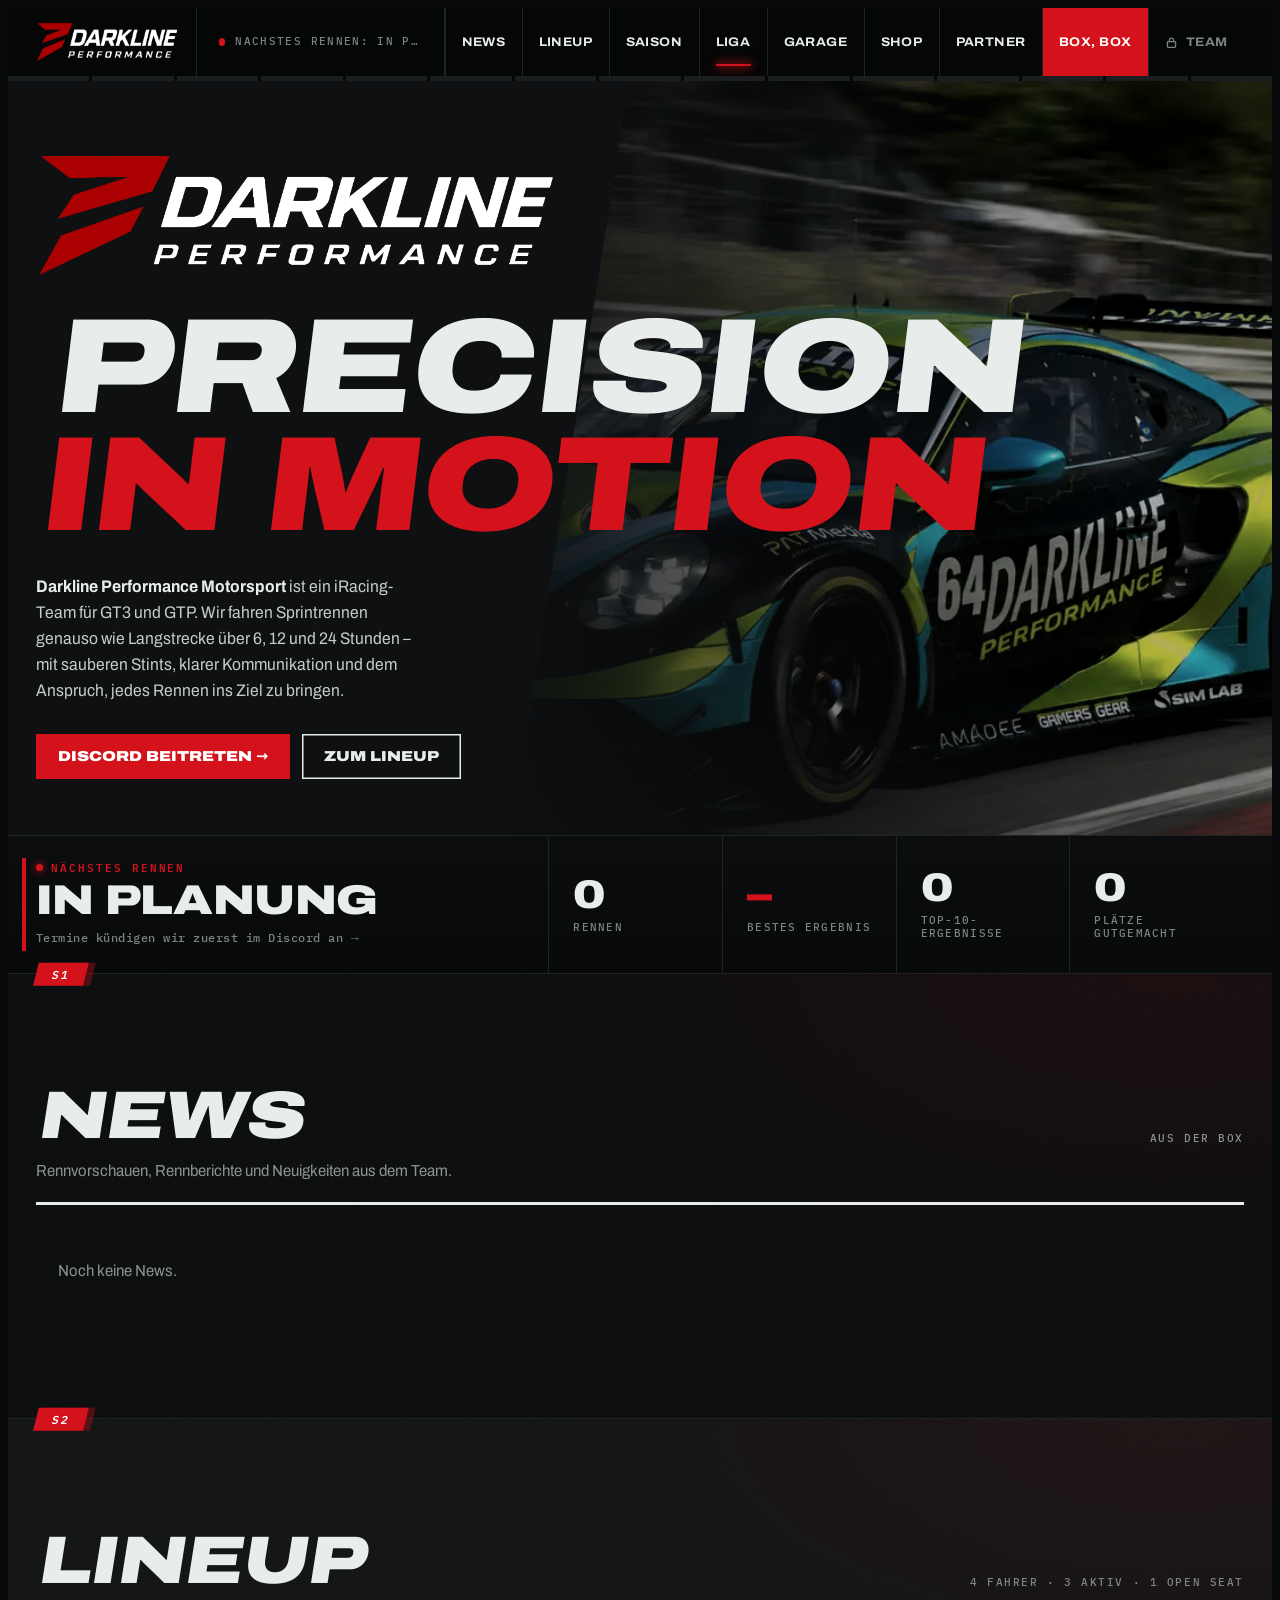
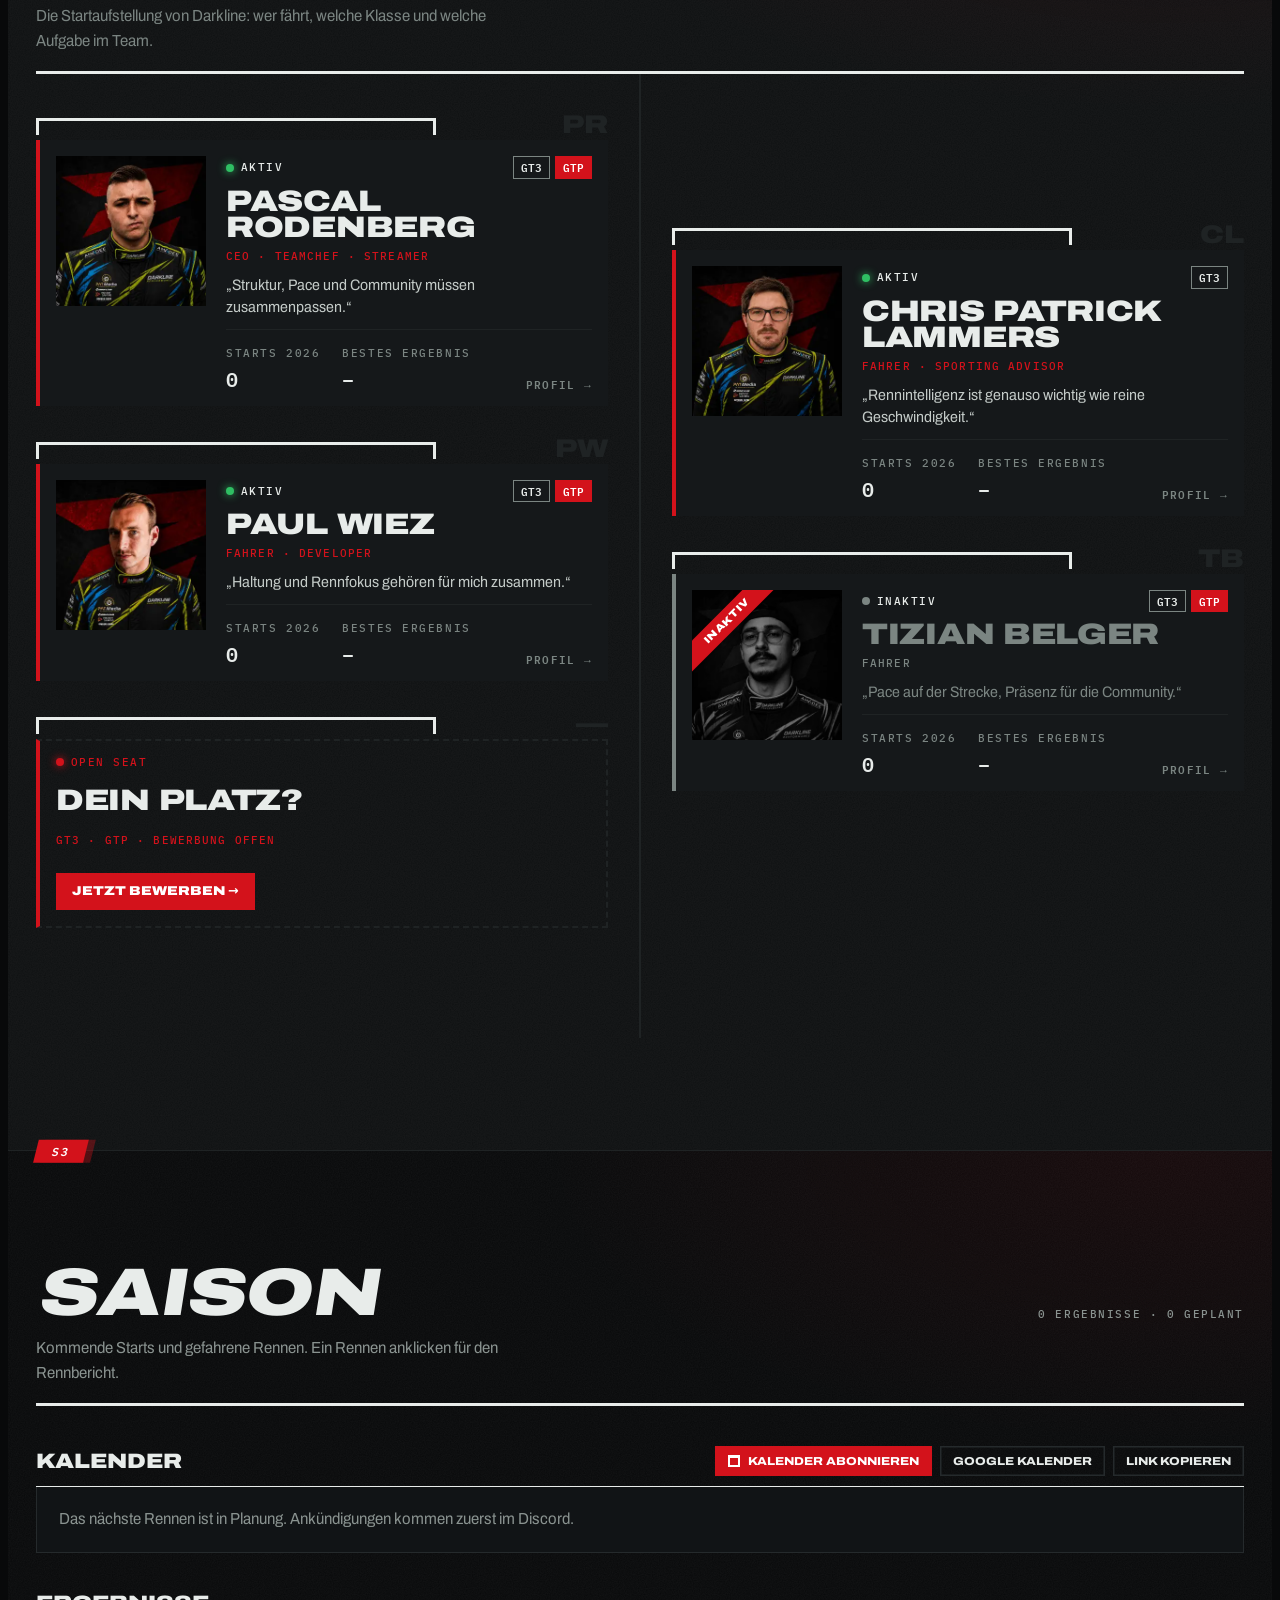
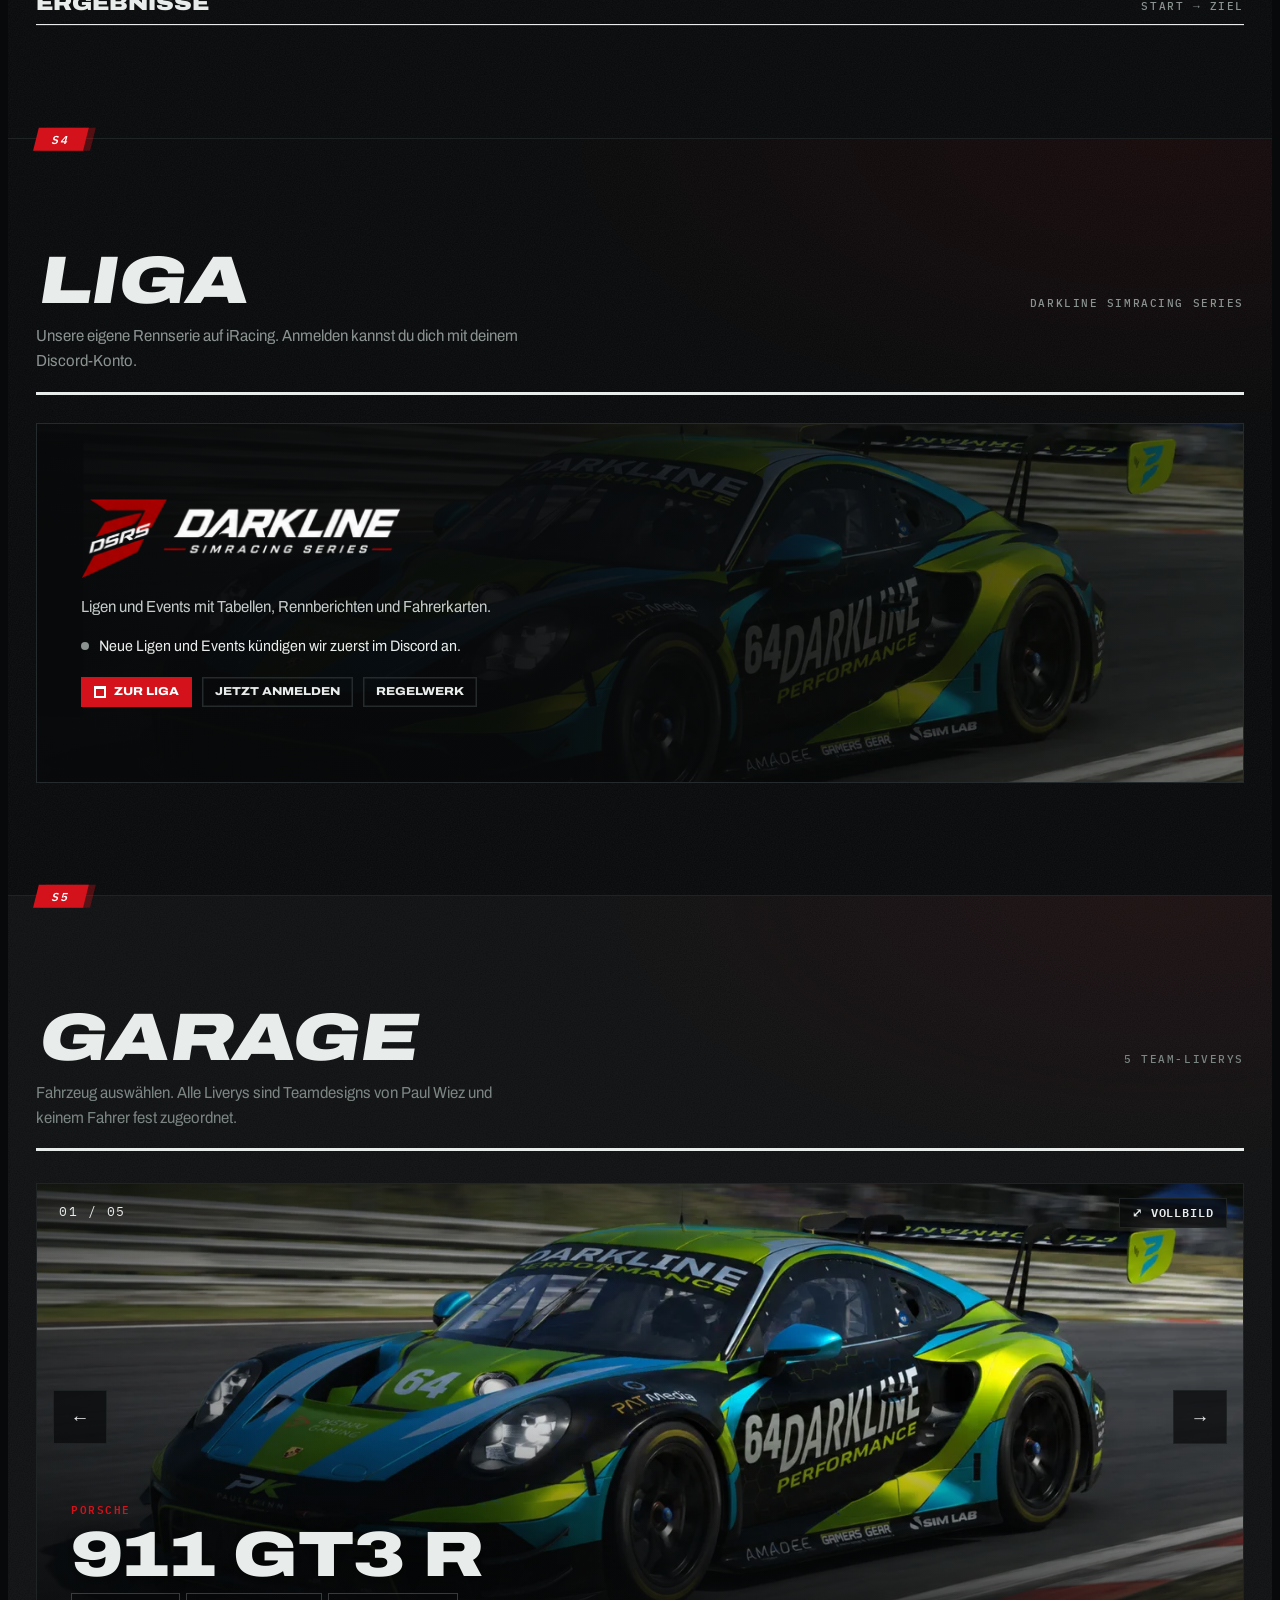
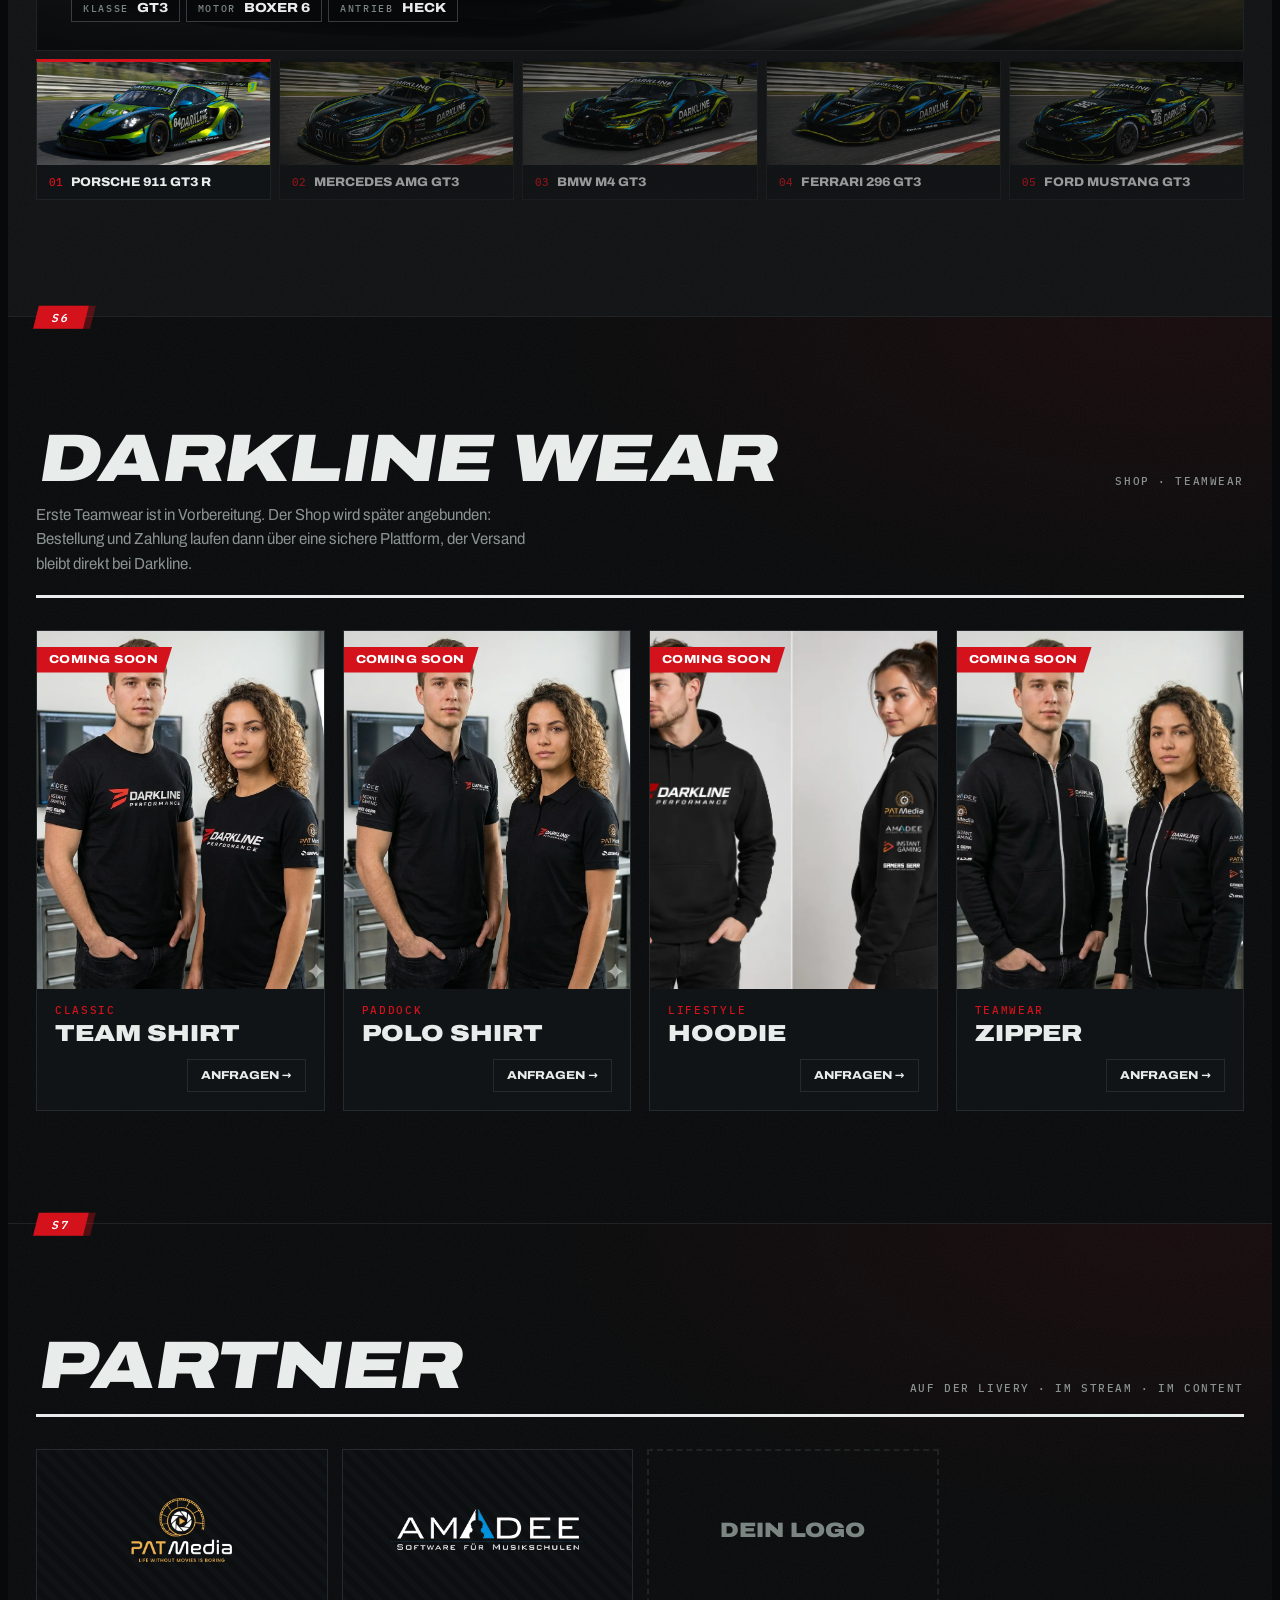
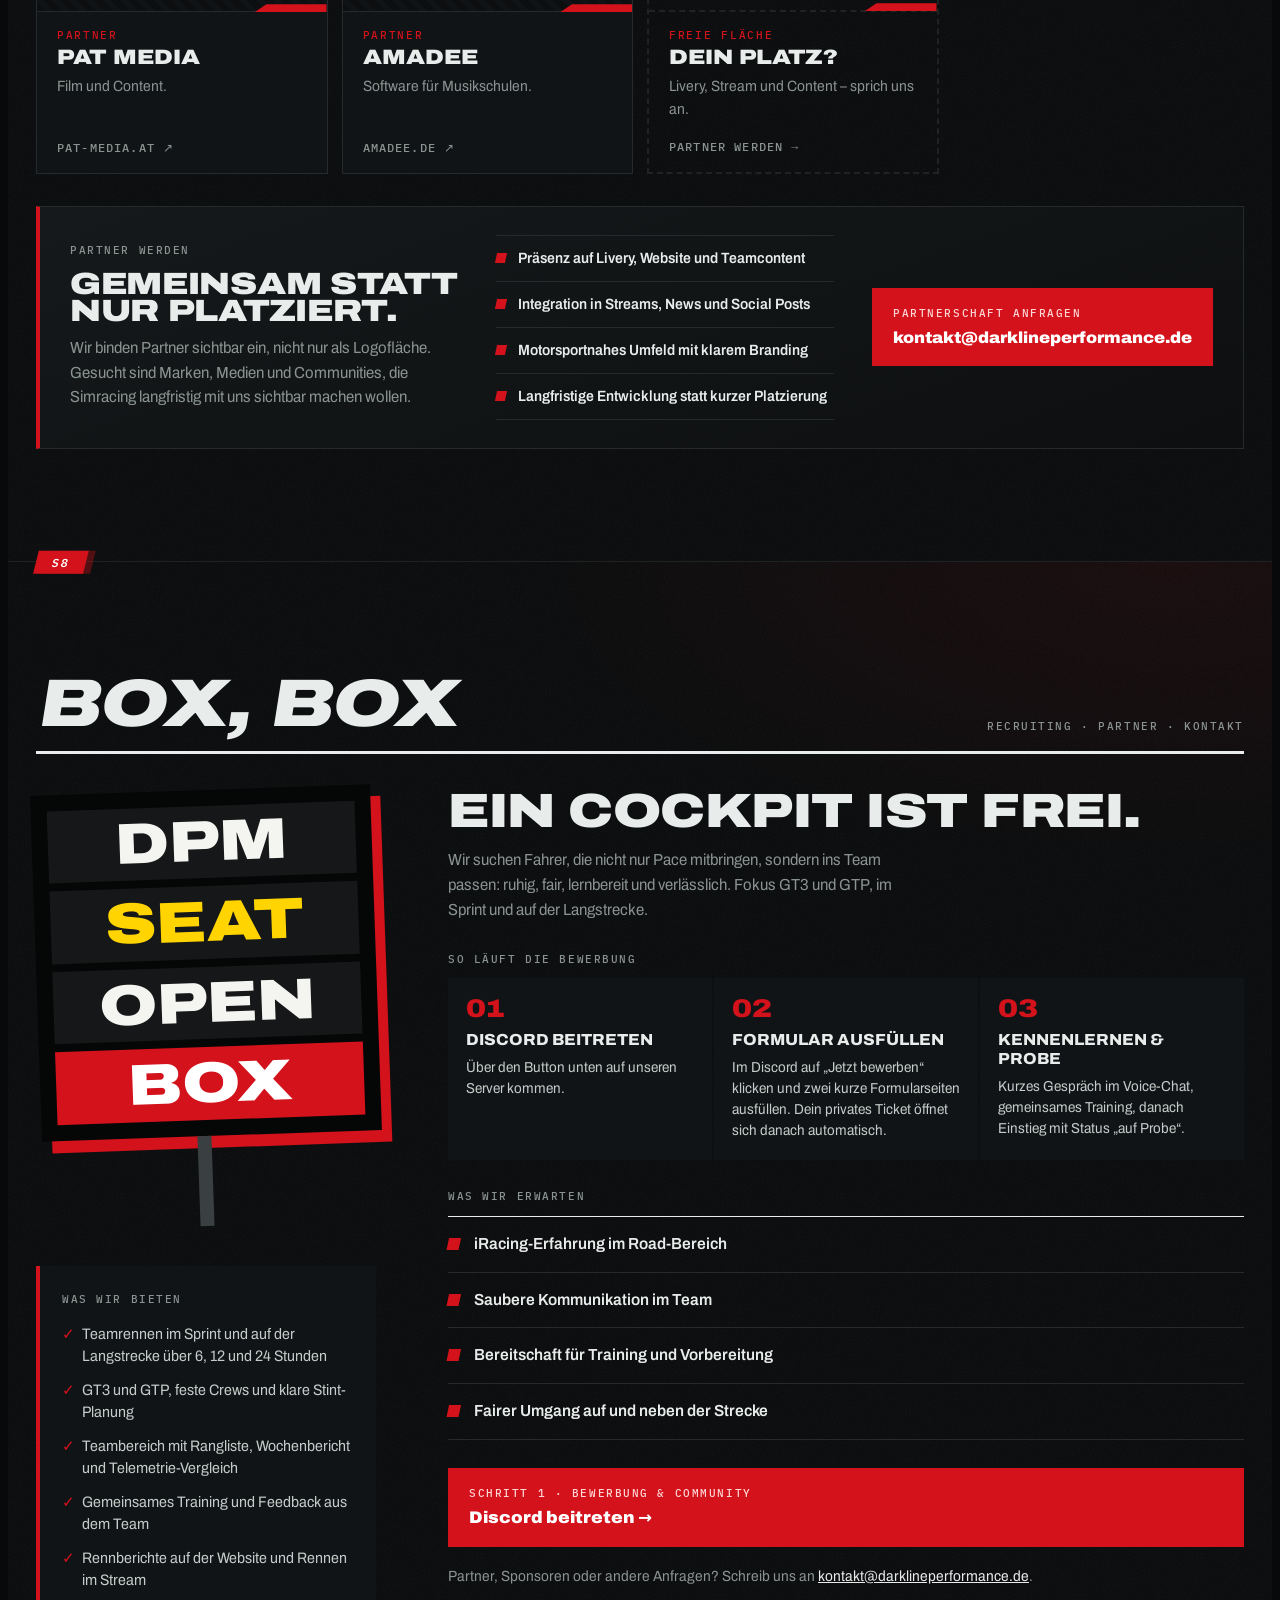
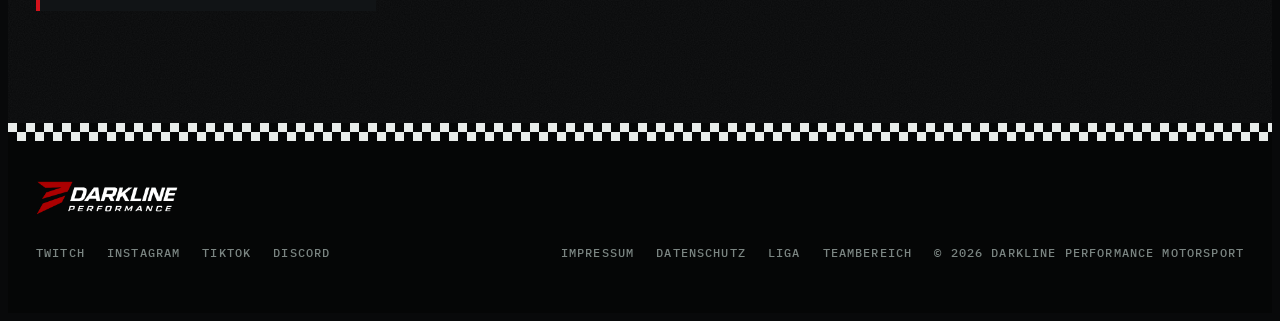
==== commit e3dc02cc: "Startseite: Liga im Menue mit Leuchten, fester Liga-Banner, Liga fuer Suchmaschinen Der Banner fasst" ====
--- a/index.html
+++ b/index.html
@@ -53,6 +53,7 @@
       <a href="#news">News</a>
       <a href="#lineup">Lineup</a>
       <a href="#klassement">Saison</a>
+      <a href="#liga" class="liga">Liga</a>
       <a href="#garage">Garage</a>
       <a href="#shop">Shop</a>
       <a href="#partner">Partner</a>
@@ -134,6 +135,30 @@
       <div class="sub"><h3>Ergebnisse</h3><span class="lbl">Start → Ziel</span></div>
       <ol class="class-list" id="results"></ol>
       <div class="more" id="results-more" hidden><button type="button" id="results-more-btn"></button></div>
+    </div>
+  </section>
+
+  <section class="sheet dsrs" id="liga">
+    <div class="wrap">
+      <div class="doc-head">
+        <h2 class="wide">Liga</h2>
+        <div class="doc-meta lbl">Darkline Simracing Series</div>
+        <p>Unsere eigene Rennserie auf iRacing. Anmelden kannst du dich mit deinem Discord-Konto.</p>
+      </div>
+      <!-- Fester Banner: bleibt gleich groß, egal wie viele Ligen und Events laufen -->
+      <div class="dsrs-banner">
+        <img class="dsrs-banner-bild" id="dsrs-bild" src="img/hero.webp" alt="" width="1400" height="788" loading="lazy">
+        <div class="dsrs-banner-inhalt">
+          <img class="dsrs-logo" src="img/brand/dsrs-logo.png" alt="Darkline Simracing Series" width="654" height="165" loading="lazy">
+          <p class="dsrs-claim">Ligen und Events mit Tabellen, Rennberichten und Fahrerkarten.</p>
+          <ul class="dsrs-stand" id="dsrs-stand"><li>Serien werden geladen …</li></ul>
+          <div class="dsrs-cta">
+            <a class="calbtn" href="/liga">Zur Liga</a>
+            <a class="calbtn ghost" href="/fahrerbereich">Jetzt anmelden</a>
+            <a class="calbtn ghost" href="/regelwerk">Regelwerk</a>
+          </div>
+        </div>
+      </div>
     </div>
   </section>
 
@@ -277,6 +302,7 @@
     <nav>
       <a data-link="impressum" href="/impressum">Impressum</a>
       <a data-link="datenschutz" href="/datenschutz">Datenschutz</a>
+      <a href="/liga">Liga</a>
       <a href="/team">Teambereich</a>
       <span>© <span id="year">2026</span> Darkline Performance Motorsport</span>
     </nav>
--- a/assets/site.css
+++ b/assets/site.css
@@ -659,4 +659,42 @@
 .season div:has(a.stretch):hover{background:#121517}
 .season div:has(a.stretch):hover em{color:var(--red)}
 .season a.stretch:focus-visible{outline:none}
-.season div:has(a.stretch:focus-visible){outline:2px solid var(--red);outline-offset:-2px}+.season div:has(a.stretch:focus-visible){outline:2px solid var(--red);outline-offset:-2px}
+/* Nächstes Rennen: lange Titel kleiner, Countdown am Desktop neben dem Text, damit der Block flach bleibt */
+.nr-t.long{font-size:clamp(1.25rem,2vw,1.6rem);line-height:1.02}
+@media (min-width:1100px){
+  .nextrace:has(.nr-cd:not([hidden])){grid-template-columns:minmax(0,1fr) auto;column-gap:20px}
+  .nextrace:has(.nr-cd:not([hidden])) > :not(.nr-cd){grid-column:1}
+  .nextrace .nr-cd{grid-column:2;grid-row:1 / span 3;align-self:center;margin-top:0}
+  .nextrace .nr-cd span{min-width:52px}
+}
+/* Liga: fester Banner mit Titelbild der Liga, Logo, höchstens drei Statuszeilen und Knöpfen */
+.dsrs-banner{position:relative;overflow:hidden;display:grid;align-items:center;min-height:360px;margin-top:28px;background:#0b0d0e;border:1px solid var(--rule)}
+.dsrs-banner-bild{position:absolute;inset:0;width:100%;height:100%;object-fit:cover;opacity:.6}
+.dsrs-banner::after{content:"";position:absolute;inset:0;background:linear-gradient(90deg,rgba(8,9,10,.97) 0%,rgba(8,9,10,.88) 40%,rgba(8,9,10,.15) 100%)}
+.dsrs-banner-inhalt{position:relative;z-index:1;display:grid;gap:16px;max-width:600px;padding:clamp(24px,4vw,44px)}
+.dsrs-logo{width:min(320px,82%);height:auto}
+.dsrs-claim{margin:0;color:#c4cbc8}
+.dsrs-stand{list-style:none;margin:0;padding:0;display:grid;gap:9px}
+.dsrs-stand li{display:flex;gap:10px;align-items:baseline;font-size:.95rem;line-height:1.4}
+.dsrs-stand li::before{content:"";flex:none;width:8px;height:8px;border-radius:50%;background:var(--muted);transform:translateY(-1px)}
+.dsrs-stand li.laeuft::before{background:var(--red);box-shadow:0 0 8px var(--red)}
+.dsrs-stand li.anmeldung::before{background:#4ade80;box-shadow:0 0 8px #4ade80}
+.dsrs-stand li.termin::before{background:var(--ink)}
+.dsrs-stand a{color:var(--ink);font-weight:800;text-decoration:underline;text-decoration-color:var(--rule);text-underline-offset:3px}
+.dsrs-stand a:hover{text-decoration-color:var(--red)}
+.dsrs-stand small{color:var(--muted);font-size:.8rem}
+.dsrs-cta{display:flex;flex-wrap:wrap;gap:10px;margin-top:4px}
+@media (max-width:700px){
+  .dsrs-banner{min-height:0;align-items:end}
+  .dsrs-banner-bild{height:220px;opacity:.7}
+  .dsrs-banner::after{background:linear-gradient(180deg,rgba(8,9,10,.1) 0,rgba(8,9,10,.92) 200px,rgba(8,9,10,.97) 100%)}
+  .dsrs-banner-inhalt{padding-top:150px}
+}
+/* Menüpunkt Liga: sanftes, pulsierendes Leuchten, damit man ihn sofort sieht, ohne knallige Fläche */
+.bar nav a.liga{position:relative;color:var(--phos);animation:ligaglow 2.8s ease-in-out infinite}
+.bar nav a.liga::after{content:"";position:absolute;left:16px;right:16px;bottom:10px;height:2px;border-radius:2px;background:var(--red);box-shadow:0 0 10px 1px rgba(211,18,27,.9);animation:ligalinie 2.8s ease-in-out infinite}
+@keyframes ligaglow{0%,100%{text-shadow:0 0 0 rgba(211,18,27,0)}50%{text-shadow:0 0 12px rgba(211,18,27,.9),0 0 3px rgba(255,140,140,.55)}}
+@keyframes ligalinie{0%,100%{opacity:.35}50%{opacity:1}}
+@media (max-width:1100px){.bar nav a.liga::after{left:12px;right:12px}}
+@media (prefers-reduced-motion:reduce){.bar nav a.liga,.bar nav a.liga::after{animation:none}.bar nav a.liga::after{opacity:.8}}
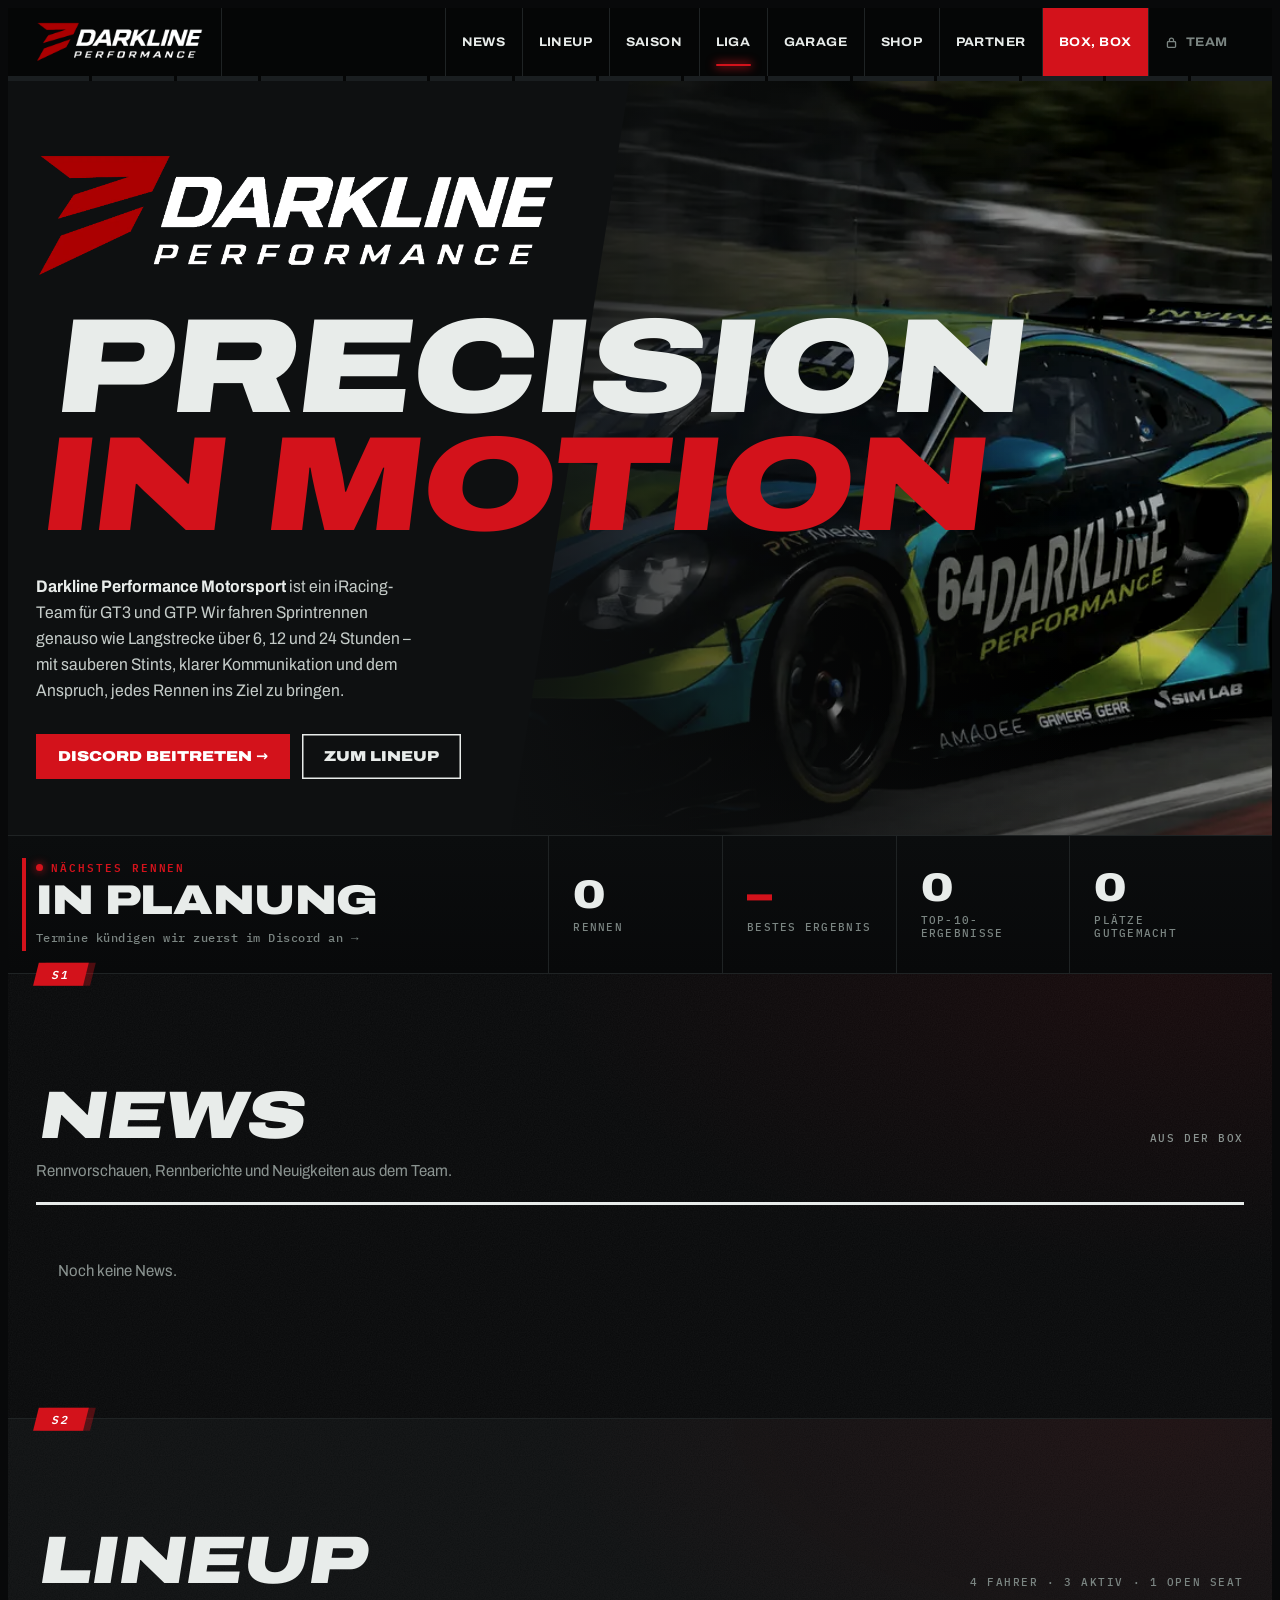
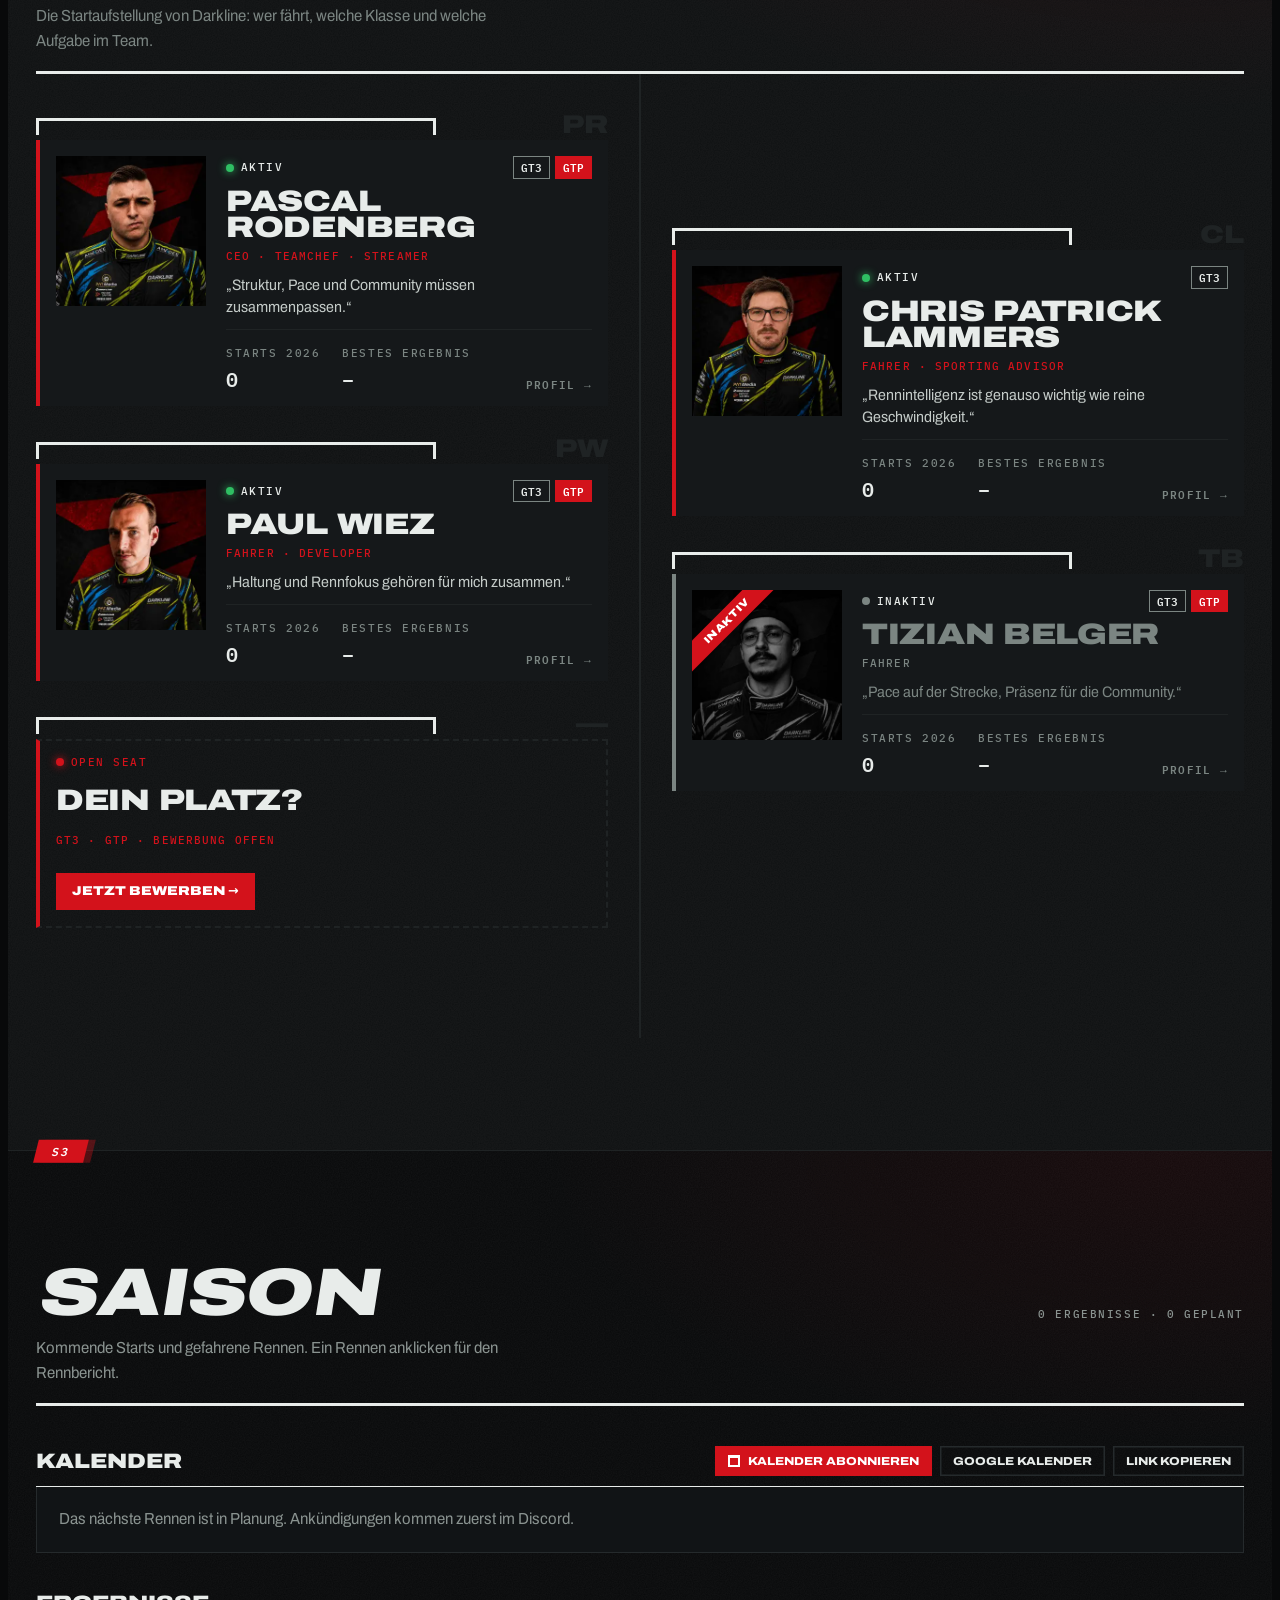
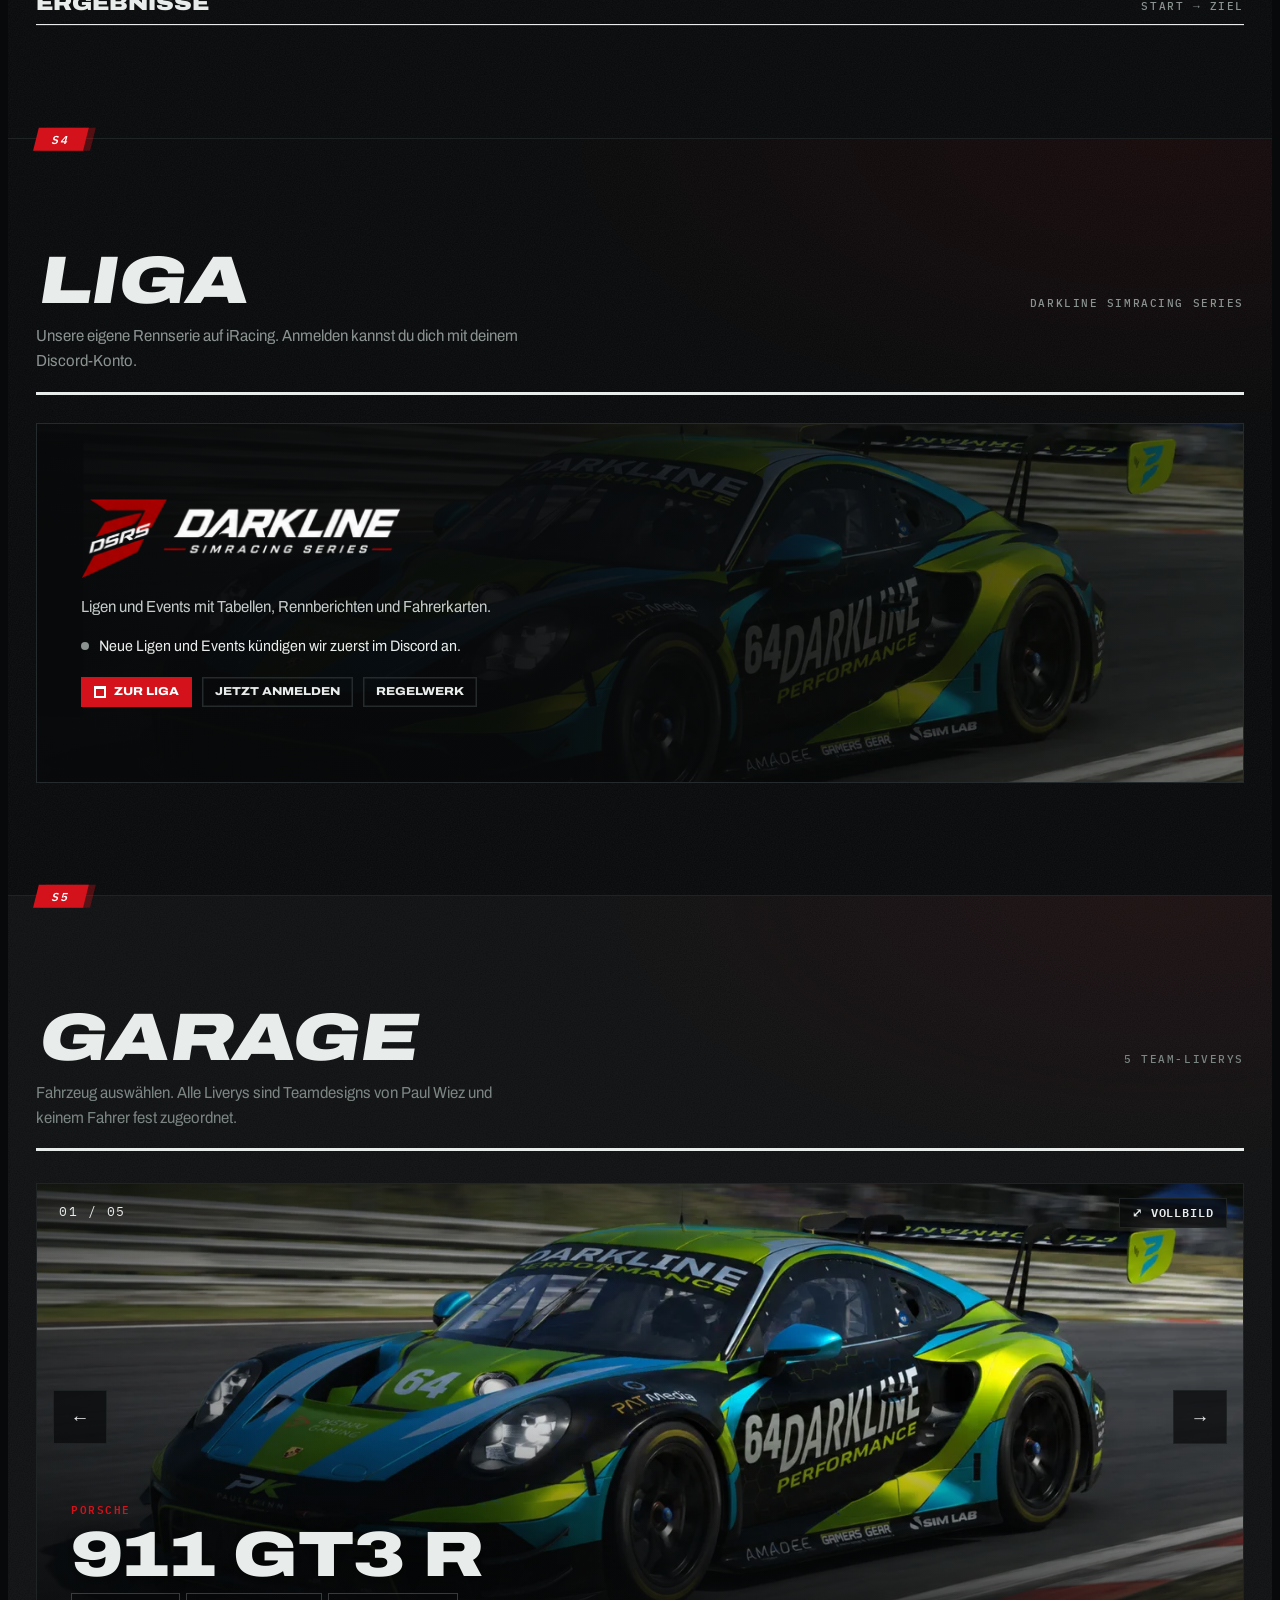
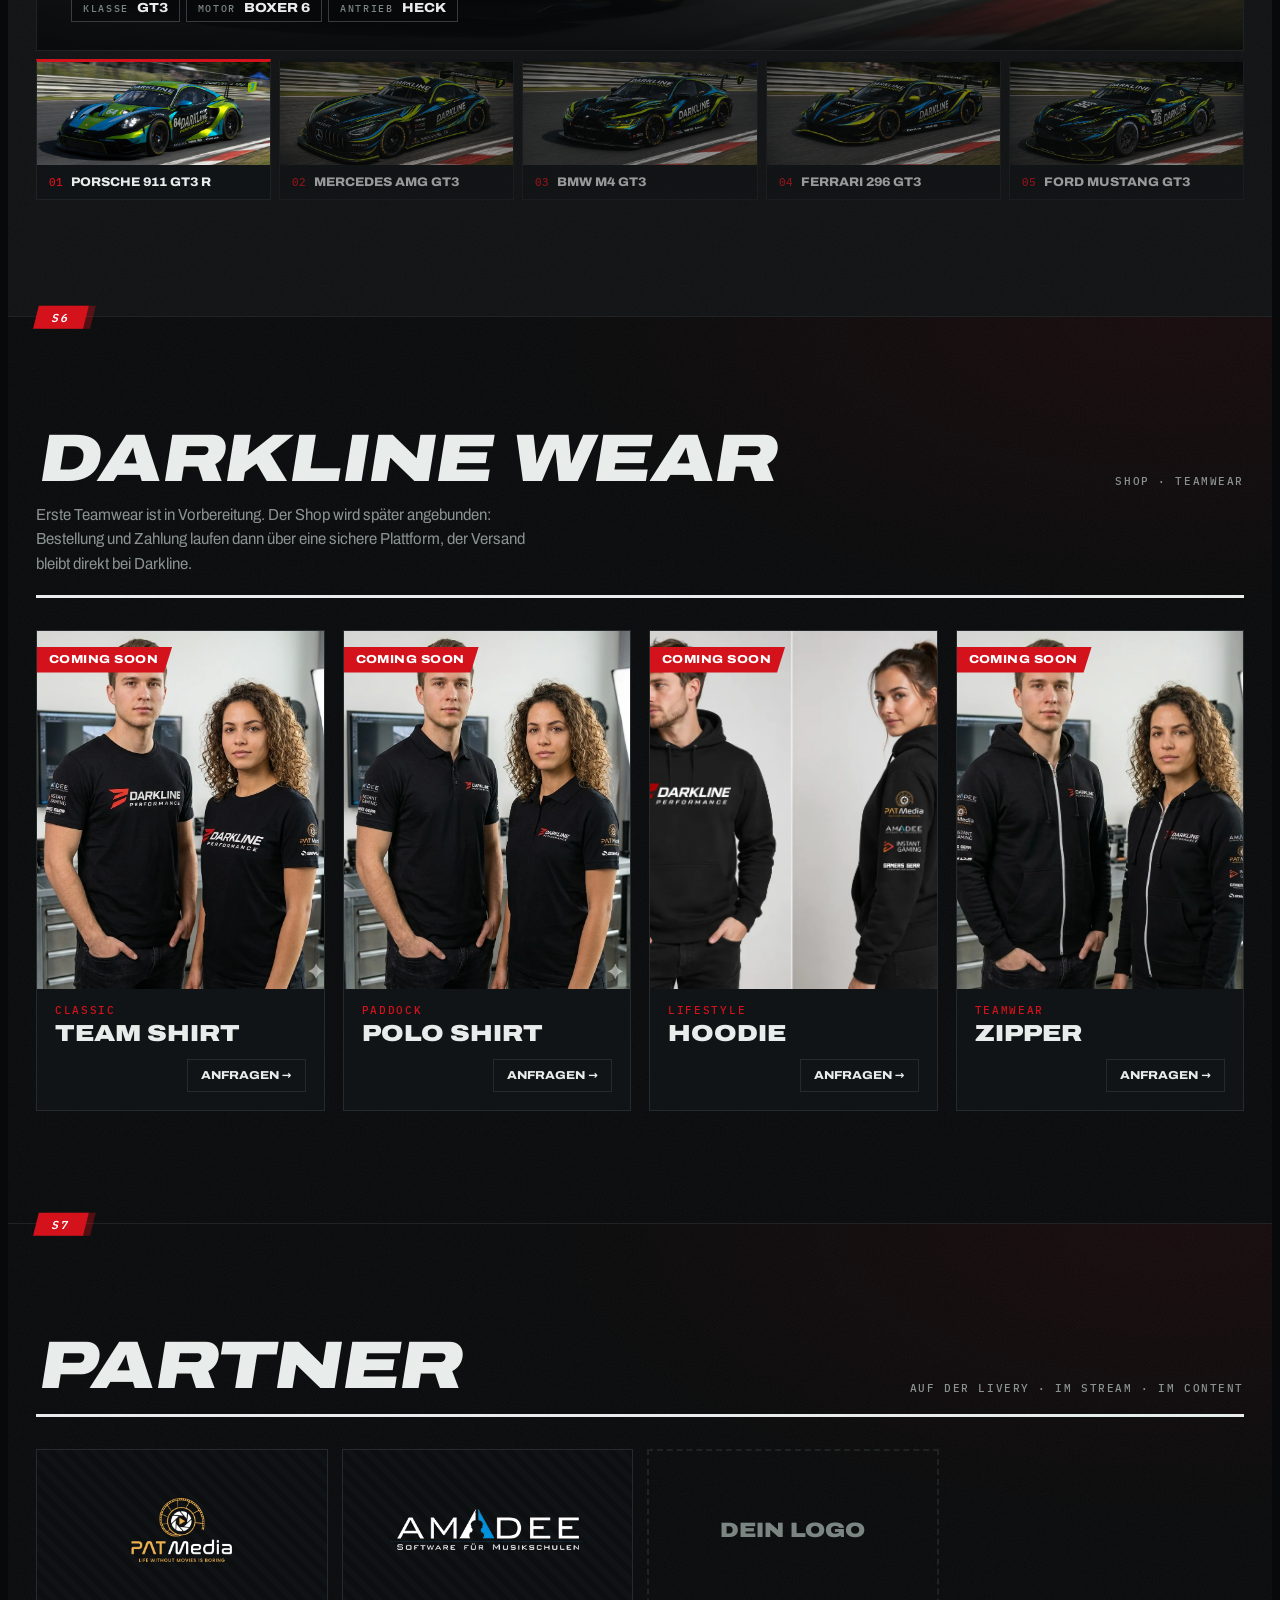
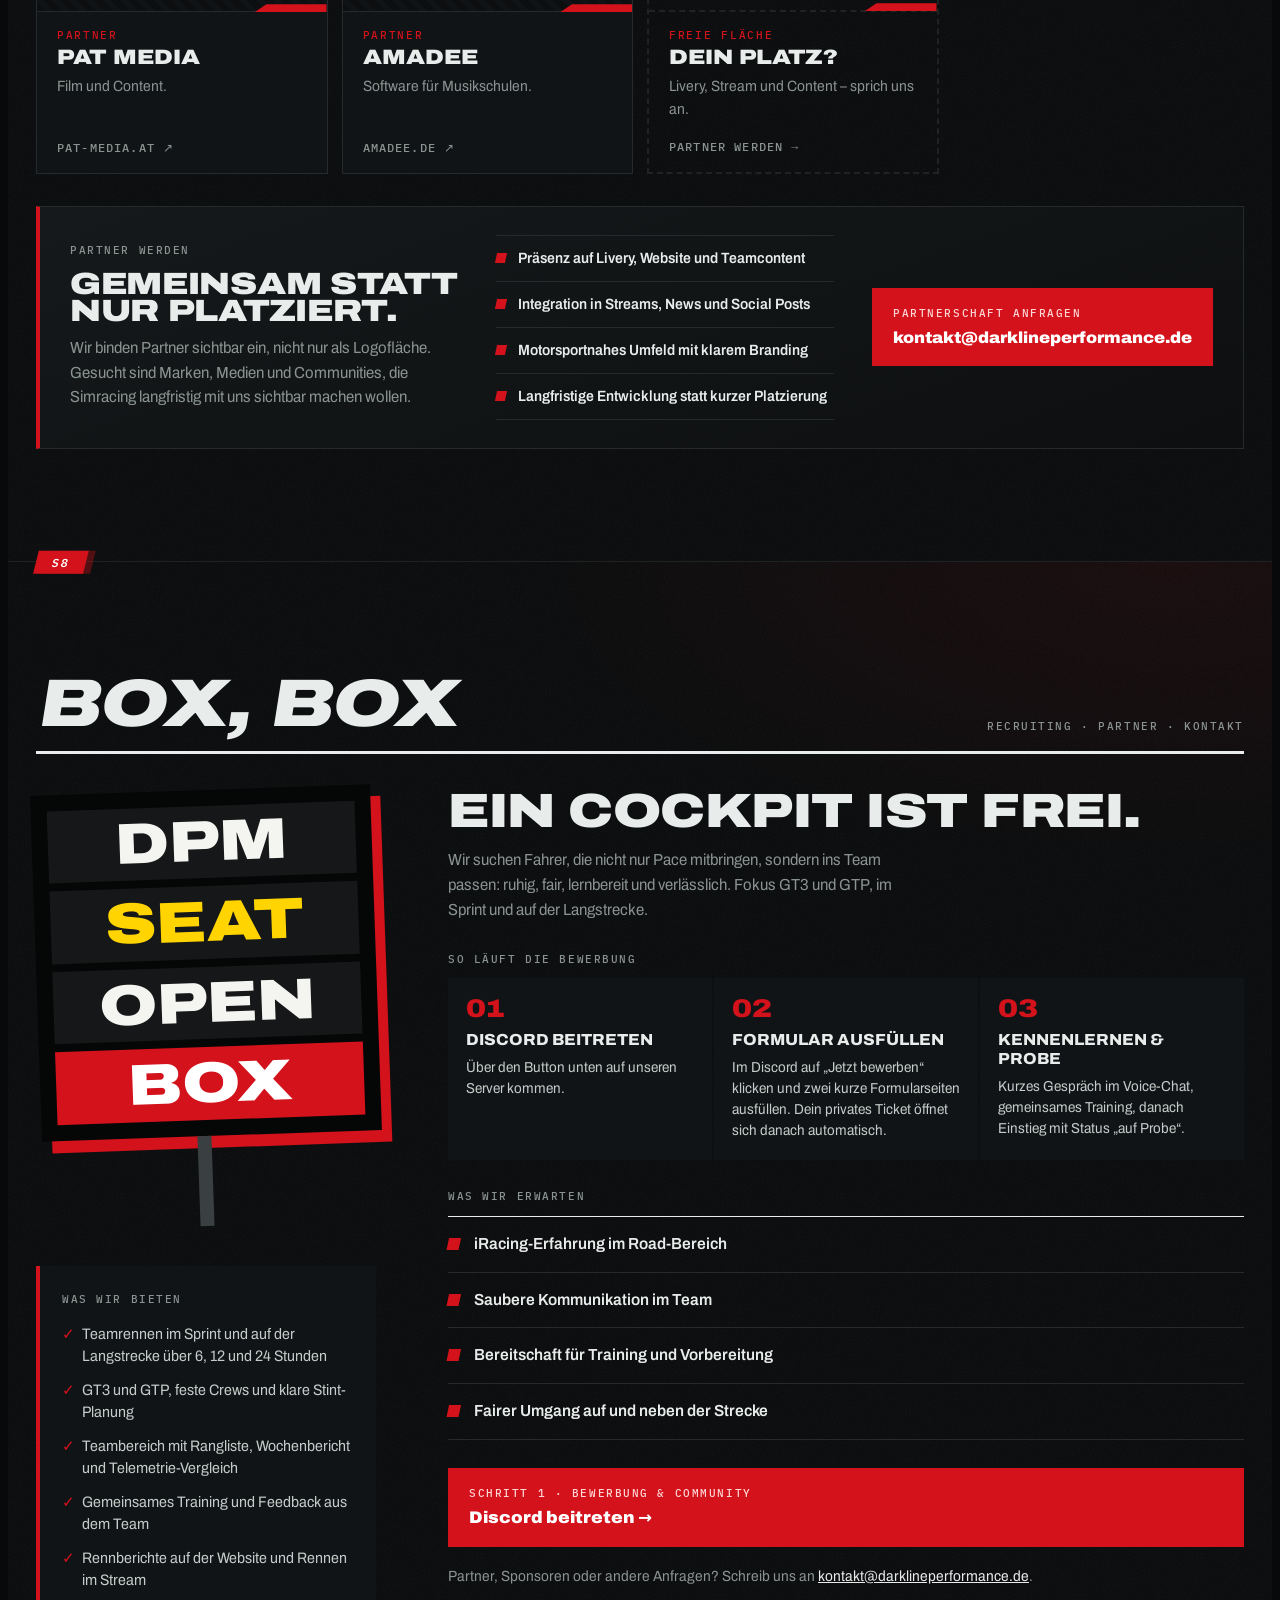
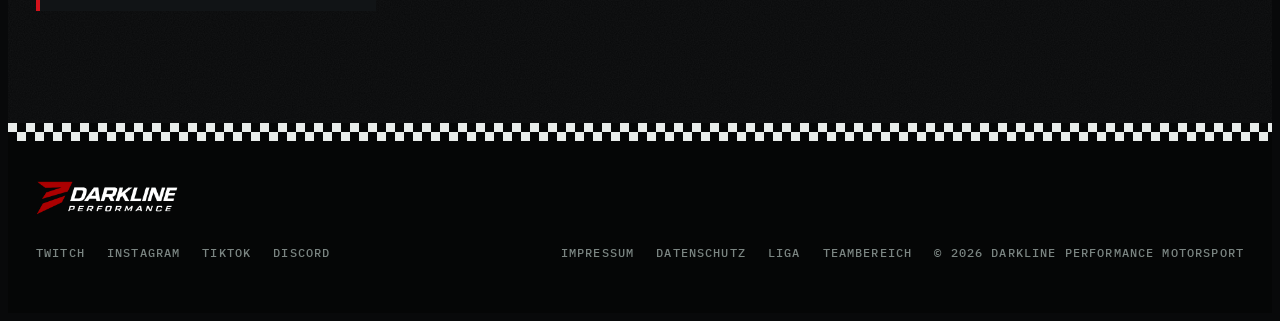
==== commit 7c5f2b55: "Startseite: Naechstes Rennen aus der Kopfleiste, Logo nicht mehr gequetscht Das naechste Rennen steh" ====
--- a/index.html
+++ b/index.html
@@ -47,7 +47,6 @@
 <header class="bar">
   <div class="wrap">
     <a class="logo" href="#top" aria-label="Darkline Performance – nach oben"><img src="img/brand/logo.webp" alt="Darkline Performance" width="900" height="216"></a>
-    <div class="sess"><i></i><span id="sess-text">Saison läuft</span></div>
     <button type="button" class="menu-btn" id="menu-btn" aria-expanded="false" aria-controls="mainnav" aria-label="Menü öffnen"><span></span><span></span><span></span></button>
     <nav aria-label="Hauptnavigation" id="mainnav">
       <a href="#news">News</a>
--- a/assets/site.css
+++ b/assets/site.css
@@ -37,8 +37,6 @@
 .bar .logo{display:flex;align-items:center;padding-right:18px;margin-right:4px;border-right:1px solid var(--scan)}
 .bar .logo img{height:40px;width:auto}
 @media (max-width:640px){.bar .logo img{height:32px}}
-.sess{display:flex;align-items:center;gap:10px;padding:0 18px;font:500 .7rem/1 var(--f-mono);letter-spacing:.12em;text-transform:uppercase;color:var(--phos-dim);border-right:1px solid var(--scan);white-space:nowrap}
-.sess i{width:8px;height:8px;background:var(--red);border-radius:50%;animation:blink 1.4s steps(2) infinite}
 @keyframes blink{50%{opacity:.2}}
 .bar nav{display:flex;margin-left:auto;overflow-x:auto;scrollbar-width:none}
 .bar nav a{display:flex;align-items:center;gap:8px;padding:0 16px;text-decoration:none;font:700 .78rem/1 var(--f-wide);font-variation-settings:"wdth" 110;text-transform:uppercase;letter-spacing:.04em;white-space:nowrap;border-left:1px solid var(--scan);transition:background .2s}
@@ -50,7 +48,7 @@
 .bar nav a.team{color:var(--phos-dim)}
 .bar nav a.team:hover{color:var(--phos)}
 .bar nav a.team svg{width:13px;height:13px;flex:none;fill:none;stroke:currentColor;stroke-width:1.6}
-@media (max-width:980px){.sess{display:none}.bar nav a span{display:none}}
+@media (max-width:980px){.bar nav a span{display:none}}
 @media (max-width:640px){.bar nav a:not(.box){display:none}}
 
 /* HERO */
@@ -421,12 +419,12 @@
 
 /* Navigation: Box, Box nie abschneiden */
 .bar nav a.box{flex:none}
-@media (max-width:1180px){.sess{display:none}}
 @media (max-width:1100px){.bar nav a{padding:0 12px}}
+@media (max-width:1000px){.bar nav a{padding:0 9px}}
 @media (max-width:900px){.bar nav a:not(.box){display:none}}
 .bar nav{flex:none}
-.sess{flex:1 1 auto;min-width:0;overflow:hidden}
-.sess span{overflow:hidden;text-overflow:ellipsis;white-space:nowrap}
+/* Das Logo darf von den Menüpunkten nie zusammengedrückt werden */
+.bar .logo{flex:none}
 .cbtn > *{min-width:0}.cbtn b{overflow-wrap:anywhere}
 
 /* GARAGE – Showroom */
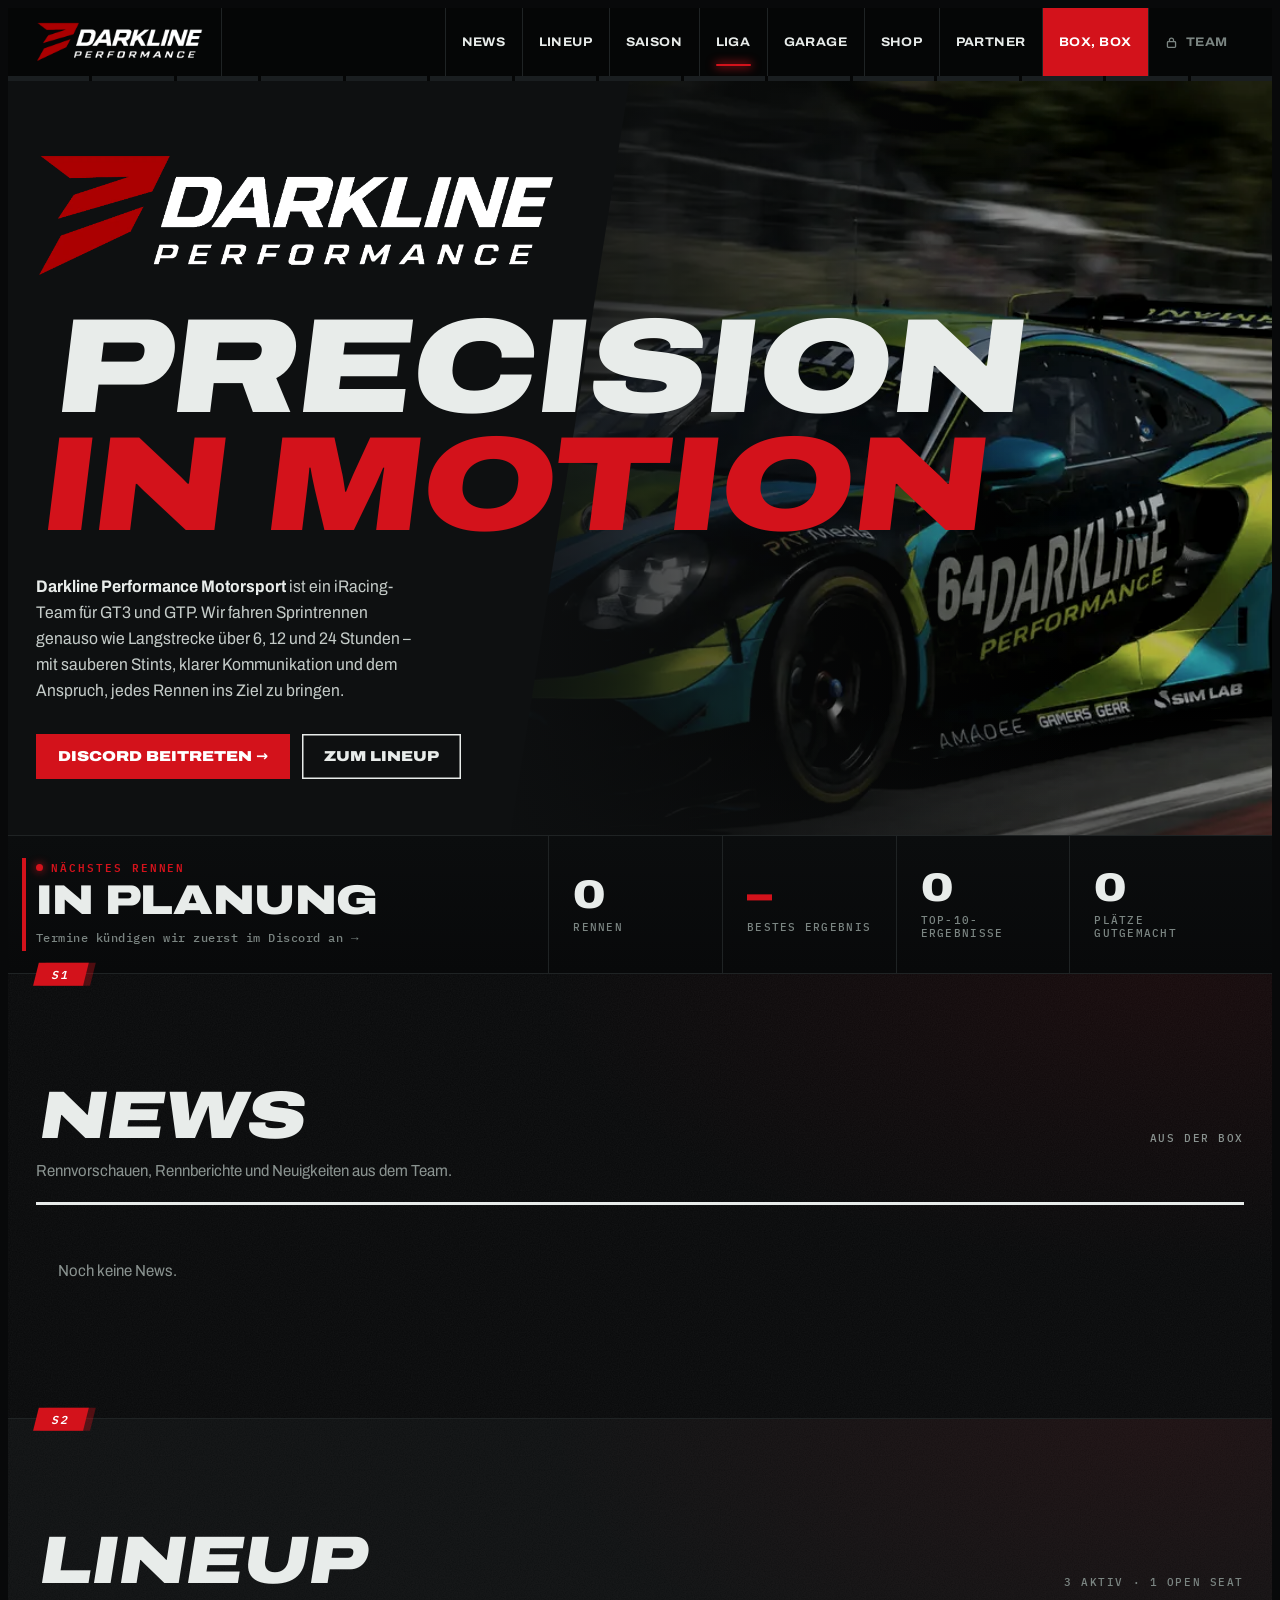
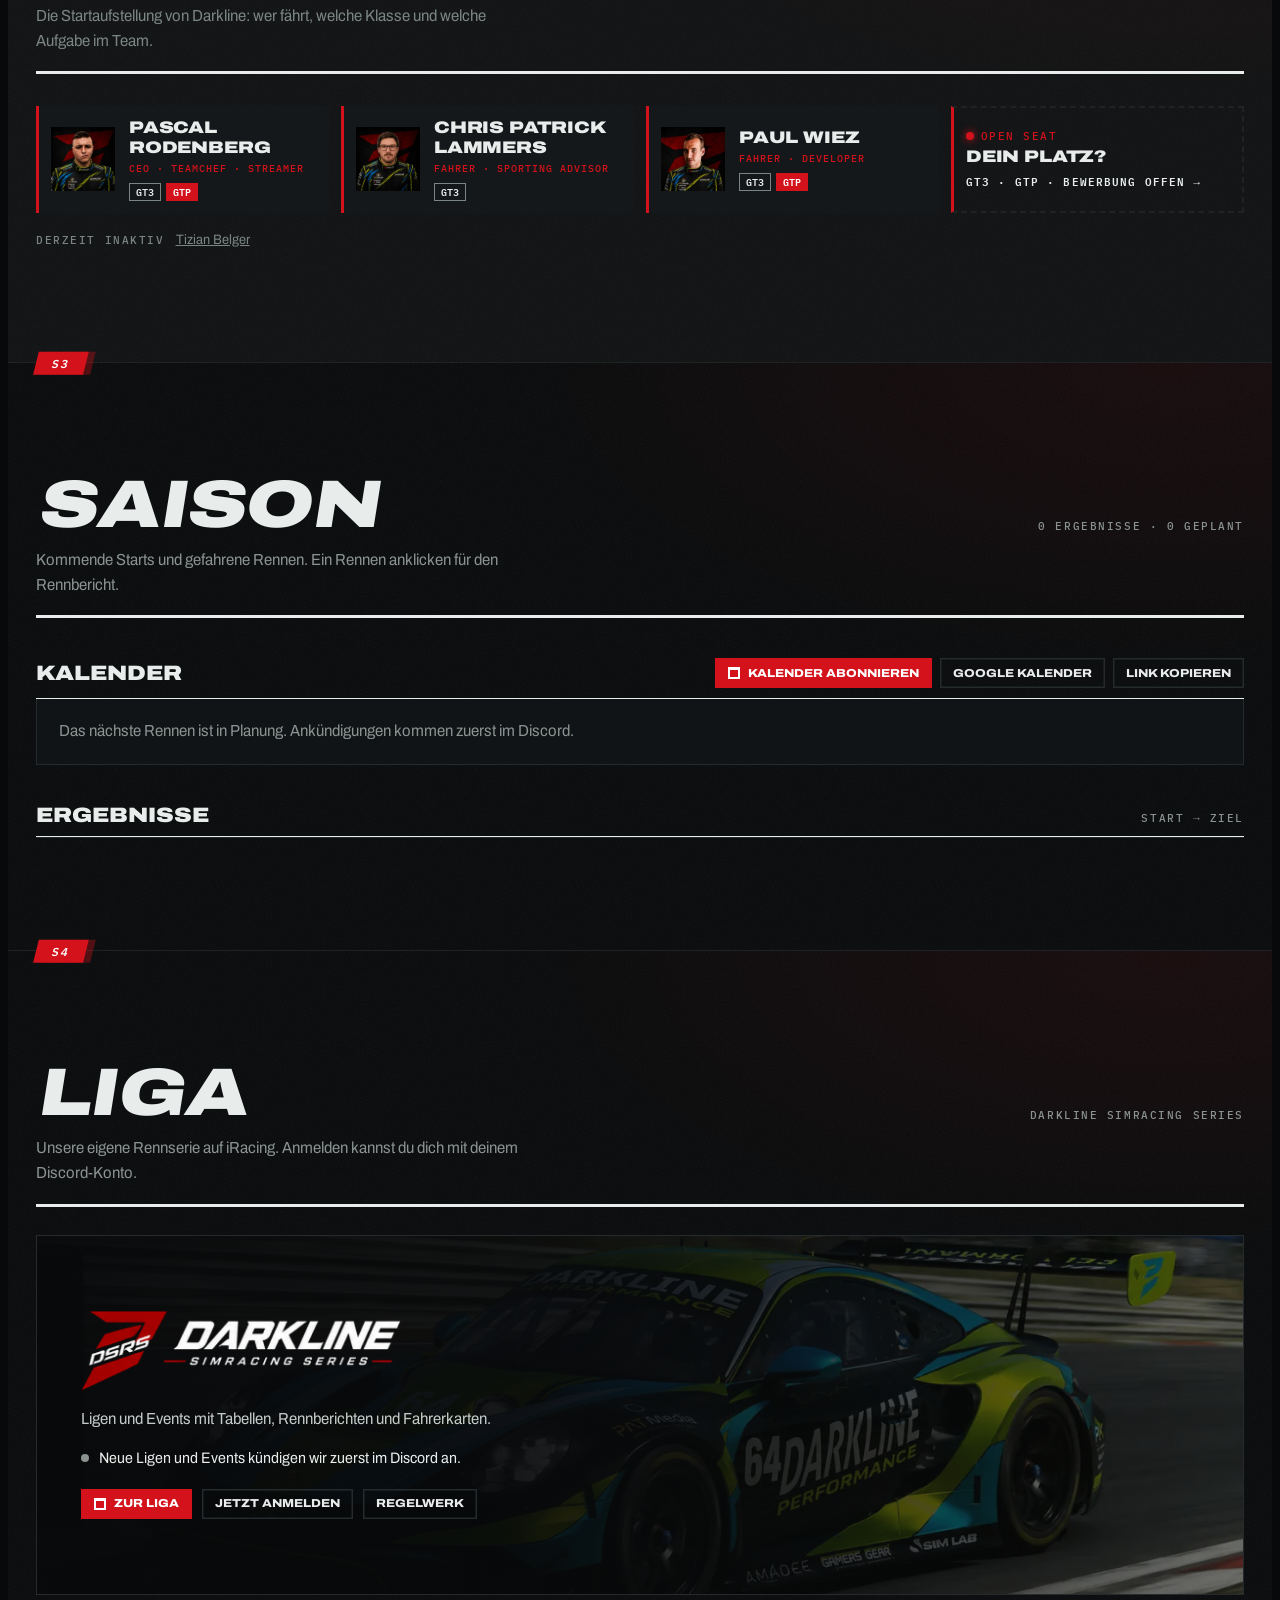
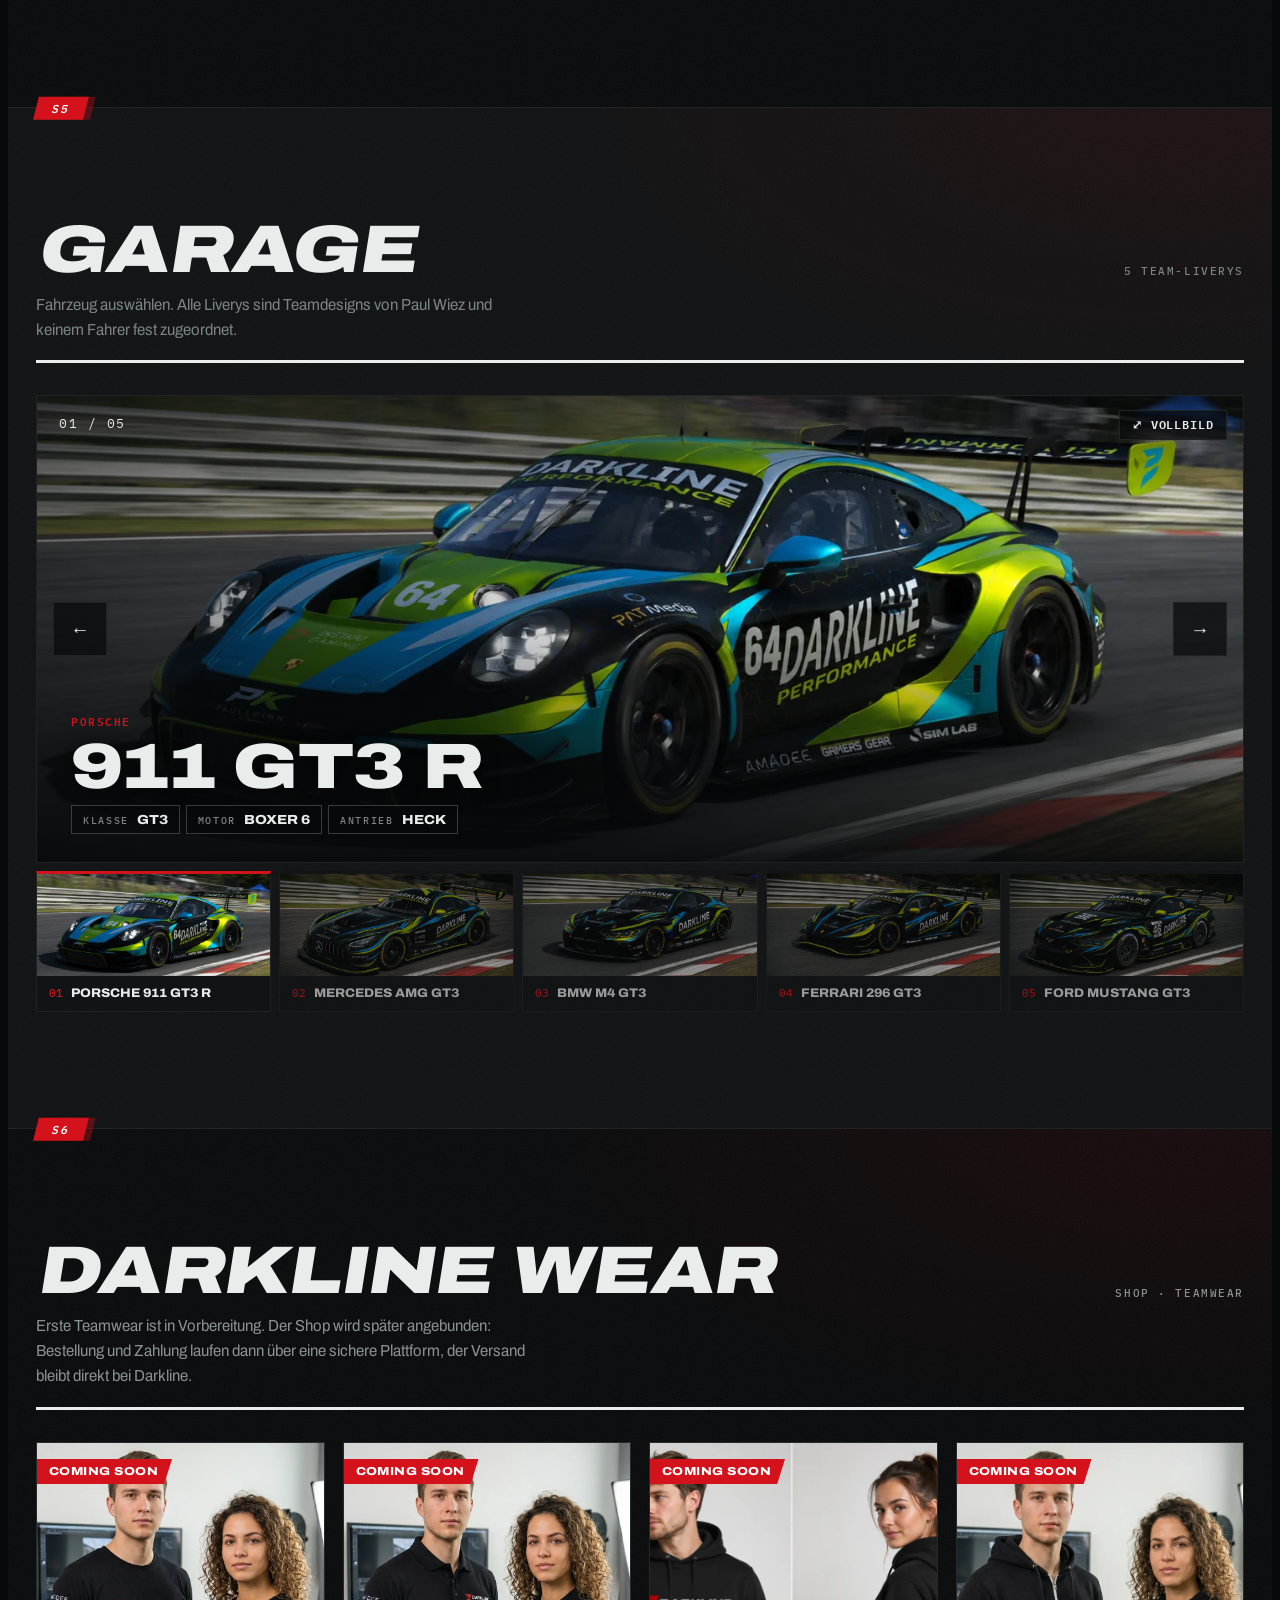
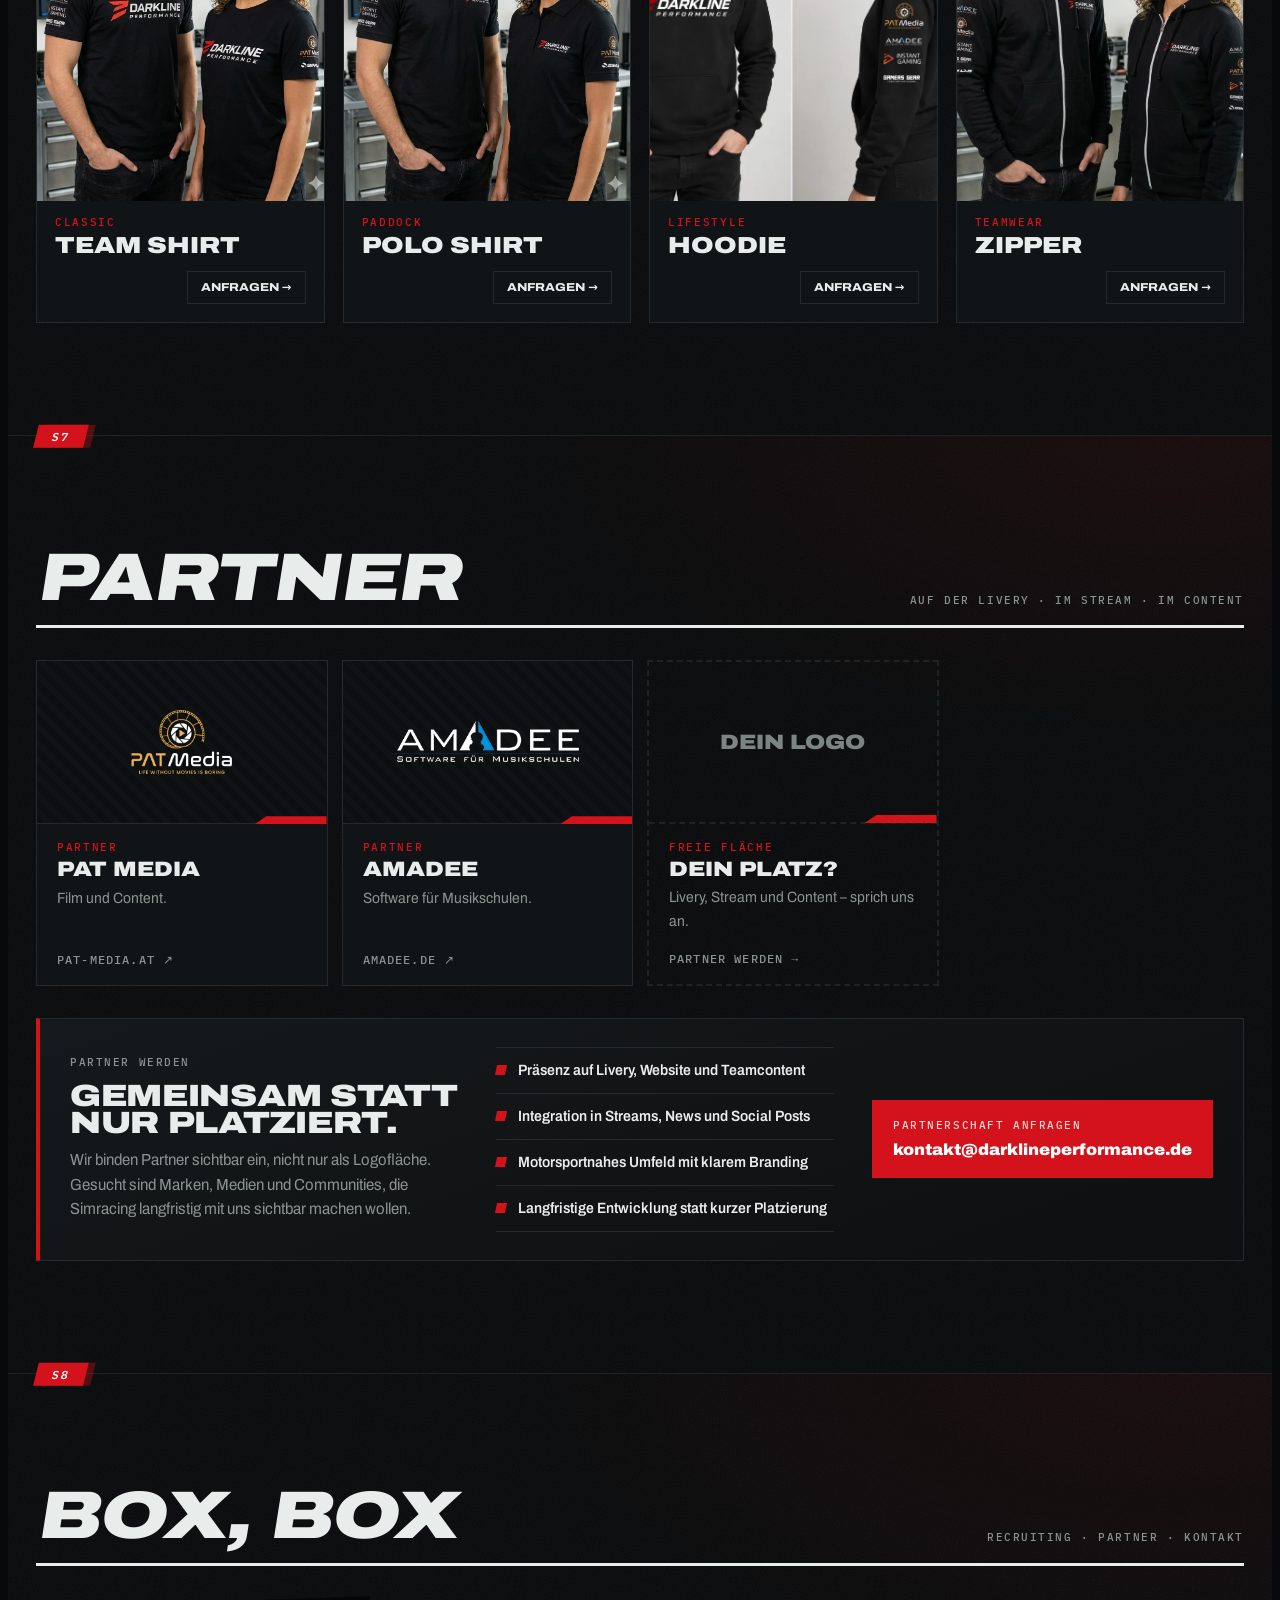
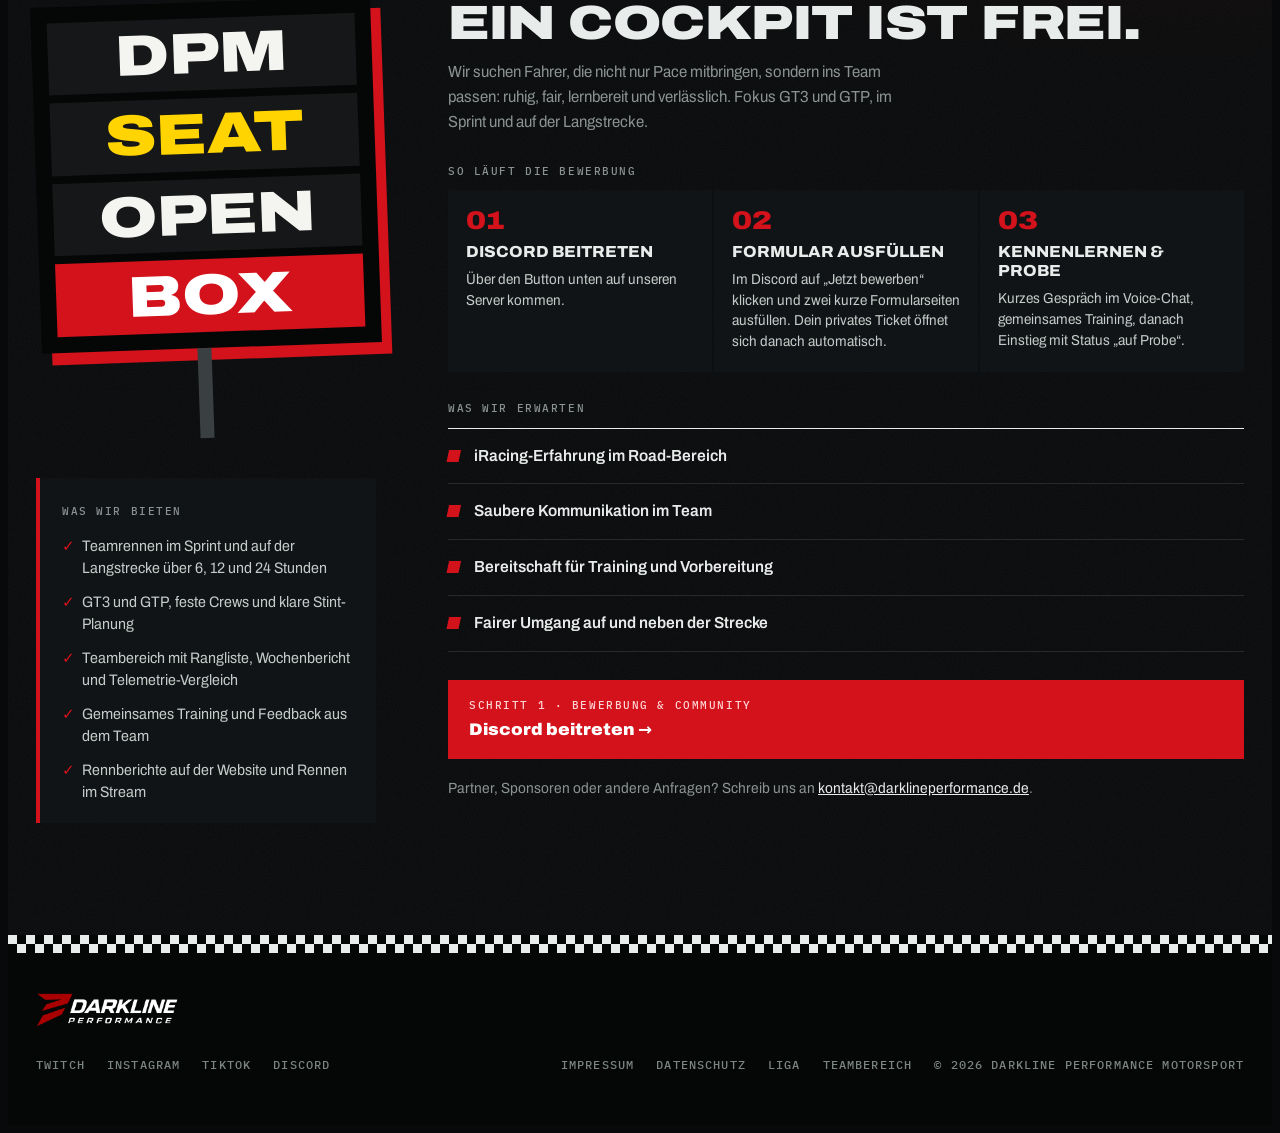
==== commit 4c379e0c: "Discord: neuer Einladungslink, alle Knöpfe über /discord (Link im Admin änderbar)" ====
--- a/index.html
+++ b/index.html
@@ -71,7 +71,7 @@
       <h1 class="wide">Precision<br><em>in Motion</em></h1>
       <p class="lead"><b>Darkline Performance Motorsport</b> ist ein iRacing-Team für GT3 und GTP. Wir fahren Sprintrennen genauso wie Langstrecke über 6, 12 und 24 Stunden – mit sauberen Stints, klarer Kommunikation und dem Anspruch, jedes Rennen ins Ziel zu bringen.</p>
       <div class="hero-cta">
-        <a class="hbtn" data-link="discord" href="https://discord.gg/QP2rKy6n8U">Discord beitreten →</a>
+        <a class="hbtn" data-link="discord" href="/discord">Discord beitreten →</a>
         <a class="hbtn ghost" href="#lineup">Zum Lineup</a>
       </div>
     </div>
@@ -277,7 +277,7 @@
           </ul>
 
           <div class="contact">
-            <a class="cbtn red" data-link="discord" href="https://discord.gg/QP2rKy6n8U"><span class="lbl">Schritt 1 · Bewerbung &amp; Community</span><b>Discord beitreten →</b></a>
+            <a class="cbtn red" data-link="discord" href="/discord"><span class="lbl">Schritt 1 · Bewerbung &amp; Community</span><b>Discord beitreten →</b></a>
           </div>
           <p class="box-partner">Partner, Sponsoren oder andere Anfragen? Schreib uns an <a data-link="email" href="mailto:kontakt@darklineperformance.de"><span data-text="email">kontakt@darklineperformance.de</span></a>.</p>
         </div>
@@ -295,7 +295,7 @@
         <a data-link="twitch" href="https://www.twitch.tv/darklineperformance">Twitch</a>
         <a data-link="instagram" href="https://www.instagram.com/darkline.performancemotorsport">Instagram</a>
         <a data-link="tiktok" href="https://www.tiktok.com/@darklineperformance">TikTok</a>
-        <a data-link="discord" href="https://discord.gg/QP2rKy6n8U">Discord</a>
+        <a data-link="discord" href="/discord">Discord</a>
       </nav>
     </div>
     <nav>
--- a/assets/site.css
+++ b/assets/site.css
@@ -87,43 +87,36 @@
 .grid-sec{background:var(--monitor);color:var(--phos)}
 .grid-sec .doc-head{border-color:var(--phos)}
 .grid-sec .doc-head p,.grid-sec .lbl{color:var(--phos-dim)}
-.startgrid{display:grid;grid-template-columns:repeat(2,minmax(0,1fr));column-gap:clamp(24px,5vw,72px);row-gap:36px;padding-top:44px;
-  background:linear-gradient(90deg,transparent calc(50% - 1px),var(--scan) calc(50% - 1px) calc(50% + 1px),transparent calc(50% + 1px))}
-.startgrid > :nth-child(even){transform:translateY(clamp(60px,9vw,110px))}
-.startgrid{padding-bottom:clamp(60px,9vw,110px)}
-.slot{position:relative;padding:22px 0 0}
-.slot::before{content:"";position:absolute;left:0;right:30%;top:0;height:14px;border:3px solid var(--phos);border-bottom:0}
-.slot .gp{position:absolute;right:0;top:-6px;font:900 1.6rem/1 var(--f-wide);font-variation-settings:"wdth" 125;color:var(--scan)}
-.card{display:grid;grid-template-columns:minmax(0,150px) minmax(0,1fr);gap:20px;background:#15181a;padding:16px;border-left:4px solid var(--red)}
-.card .ph{position:relative;aspect-ratio:1;overflow:hidden;background:#000}
+/* kompakte Fahrerkarten: kleines Porträt, Name, Rolle, Klassen */
+.startgrid{display:grid;grid-template-columns:repeat(auto-fill,minmax(250px,1fr));gap:12px;padding-top:32px}
+.slot{position:relative;display:grid}
+.card{display:grid;grid-template-columns:64px minmax(0,1fr);gap:14px;align-items:center;background:#15181a;padding:12px;border-left:3px solid var(--red)}
+.card .ph{position:relative;aspect-ratio:1;overflow:hidden;background:#000;display:grid;place-items:center}
+.card .ph span{font:900 1rem/1 var(--f-wide);color:var(--phos-dim)}
+.lineup-off{grid-column:1/-1;margin:4px 0 0;font-size:.85rem;color:var(--phos-dim)}
+.lineup-off .lbl{margin-right:8px}
+.lineup-off a{color:var(--phos-dim)}.lineup-off a:hover{color:var(--phos)}
 .sash{position:absolute;top:20px;left:-40px;width:150px;padding:6px 0;transform:rotate(-45deg);text-align:center;background:var(--red);color:#fff;font:900 .64rem/1 var(--f-wide);font-variation-settings:"wdth" 120;text-transform:uppercase;letter-spacing:.06em;box-shadow:0 2px 10px rgba(0,0,0,.55);pointer-events:none;z-index:2}
 .sash.trial{background:#ffb020;color:#08090a}
 .dh-photo .sash{top:36px;left:-58px;width:240px;padding:9px 0;font-size:.9rem}
 .card .ph img{width:100%;height:100%;object-fit:cover;object-position:center 20%}
-.card .bd{display:grid;gap:9px;align-content:start;min-width:0}
+.card .bd{display:grid;gap:5px;align-content:center;min-width:0}
 .st{display:flex;flex-wrap:wrap;gap:8px;align-items:center;justify-content:space-between}
 .pill{display:inline-flex;align-items:center;gap:7px;font:500 .66rem/1 var(--f-mono);letter-spacing:.14em;text-transform:uppercase}
 .pill::before{content:"";width:8px;height:8px;border-radius:50%;background:#2fbf63;box-shadow:0 0 8px #2fbf63}
-.card h3{font-size:clamp(1.35rem,2.4vw,1.85rem);overflow-wrap:break-word}
-.card .role{font:500 .7rem/1.4 var(--f-mono);letter-spacing:.1em;text-transform:uppercase;color:var(--red)}
-.card blockquote{margin:0;color:#c4cbc8;font-size:.95rem;line-height:1.45}
-.card blockquote::before{content:"„"}.card blockquote::after{content:"“"}
+.card h3{font-size:1.05rem;line-height:1.15;overflow-wrap:break-word}
+.card .role{font:500 .62rem/1.4 var(--f-mono);letter-spacing:.1em;text-transform:uppercase;color:var(--red)}
+.card .st{justify-content:flex-start;margin-top:2px}
+.card .chips i{padding:3px 6px;font-size:.6rem}
 .chips{display:flex;flex-wrap:wrap;gap:5px}
 .chips i{font:600 .66rem/1 var(--f-mono);font-style:normal;padding:5px 7px;border:1px solid var(--phos-dim);color:var(--phos)}
 .chips i.gtp{background:var(--red);border-color:var(--red);color:#fff}
-.nums{display:flex;gap:22px;padding-top:10px;margin-top:2px;border-top:1px solid var(--scan)}
-.nums b{display:block;font:600 1.25rem/1.1 var(--f-mono);font-variant-numeric:tabular-nums;color:var(--phos);margin-top:3px}
-.slot.off .card{border-left-color:var(--phos-dim)}
-.slot.off .ph img{filter:grayscale(1) brightness(.7)}
-.slot.off .pill::before{background:var(--phos-dim);box-shadow:none}
-.slot.off h3,.slot.off blockquote,.slot.off .role{color:var(--phos-dim)}
+.slot.open .pill{color:var(--red)}
 .slot.open .pill::before{background:var(--red);box-shadow:0 0 8px var(--red)}
-.slot.open .card{background:transparent;border:2px dashed var(--scan);border-left:4px solid var(--red);grid-template-columns:1fr;min-height:182px;align-content:center}
+.slot.open .card{background:transparent;border:2px dashed var(--scan);border-left:3px solid var(--red);grid-template-columns:1fr;gap:6px;align-content:center}
 .slot.open h3{color:var(--phos)}
-.slot.open a{justify-self:start;margin-top:4px;display:inline-flex;padding:12px 16px;background:var(--red);color:#fff;text-decoration:none;font:900 .8rem/1 var(--f-wide);font-variation-settings:"wdth" 120;text-transform:uppercase}
-.slot.open a:hover{background:var(--phos);color:var(--black)}
-@media (max-width:900px){.card{grid-template-columns:minmax(0,110px) minmax(0,1fr);gap:14px}}
-@media (max-width:760px){.startgrid{grid-template-columns:1fr;background:none;padding-bottom:0}.startgrid > :nth-child(even){transform:none}}
+.slot.open a{justify-self:start;color:var(--phos);font:600 .7rem/1.4 var(--f-mono);letter-spacing:.1em;text-transform:uppercase;text-decoration:none}
+.slot.open a:hover{color:var(--red)}
 
 
 /* KLASSEMENT */
@@ -503,11 +496,6 @@
 @media (max-width:420px){
   .grid-hero h1{font-size:clamp(2.2rem,12.4vw,3rem)}
   .hero-cta{flex-direction:column;align-items:stretch}.hero-cta .hbtn{justify-content:center}
-  .card{grid-template-columns:96px minmax(0,1fr);gap:12px;padding:12px}
-  .card .ph{aspect-ratio:1}
-  .card h3{font-size:1.25rem}
-  .card blockquote{font-size:.88rem}
-  .nums{gap:16px}
   .become .cbtn b{font-size:.85rem}
 }
 @media (max-width:820px){
@@ -536,8 +524,6 @@
 .slot .card:has(a.stretch:focus-visible){outline:2px solid var(--red);outline-offset:2px}
 .slot:not(.open) .card{transition:background .2s,transform .2s}
 .slot:not(.open) .card:hover{background:#1a1e20}
-.nums .profile-go{margin-left:auto;align-self:end;font:600 .7rem/1 var(--f-mono);letter-spacing:.12em;text-transform:uppercase;color:var(--phos-dim);transition:color .2s}
-.slot .card:hover .profile-go{color:var(--red)}
 
 /* FAHRERSEITE */
 .driver-hero .wrap{align-items:center}
@@ -682,6 +668,9 @@
 .dsrs-stand a{color:var(--ink);font-weight:800;text-decoration:underline;text-decoration-color:var(--rule);text-underline-offset:3px}
 .dsrs-stand a:hover{text-decoration-color:var(--red)}
 .dsrs-stand small{color:var(--muted);font-size:.8rem}
+.dsrs-tv{display:inline-flex;align-items:center;gap:5px;padding:2px 7px;background:color-mix(in srgb,#9146ff 28%,#07090a);color:#cbb2ff;font:700 .6rem/1.3 var(--f-mono);letter-spacing:.05em;text-transform:uppercase;vertical-align:1px}
+.dsrs-tv svg{flex:none;width:11px;height:11px}
+.dsrs-tv.yt{background:color-mix(in srgb,#ff0033 24%,#07090a);color:#ff9aa6}
 .dsrs-cta{display:flex;flex-wrap:wrap;gap:10px;margin-top:4px}
 @media (max-width:700px){
   .dsrs-banner{min-height:0;align-items:end}
